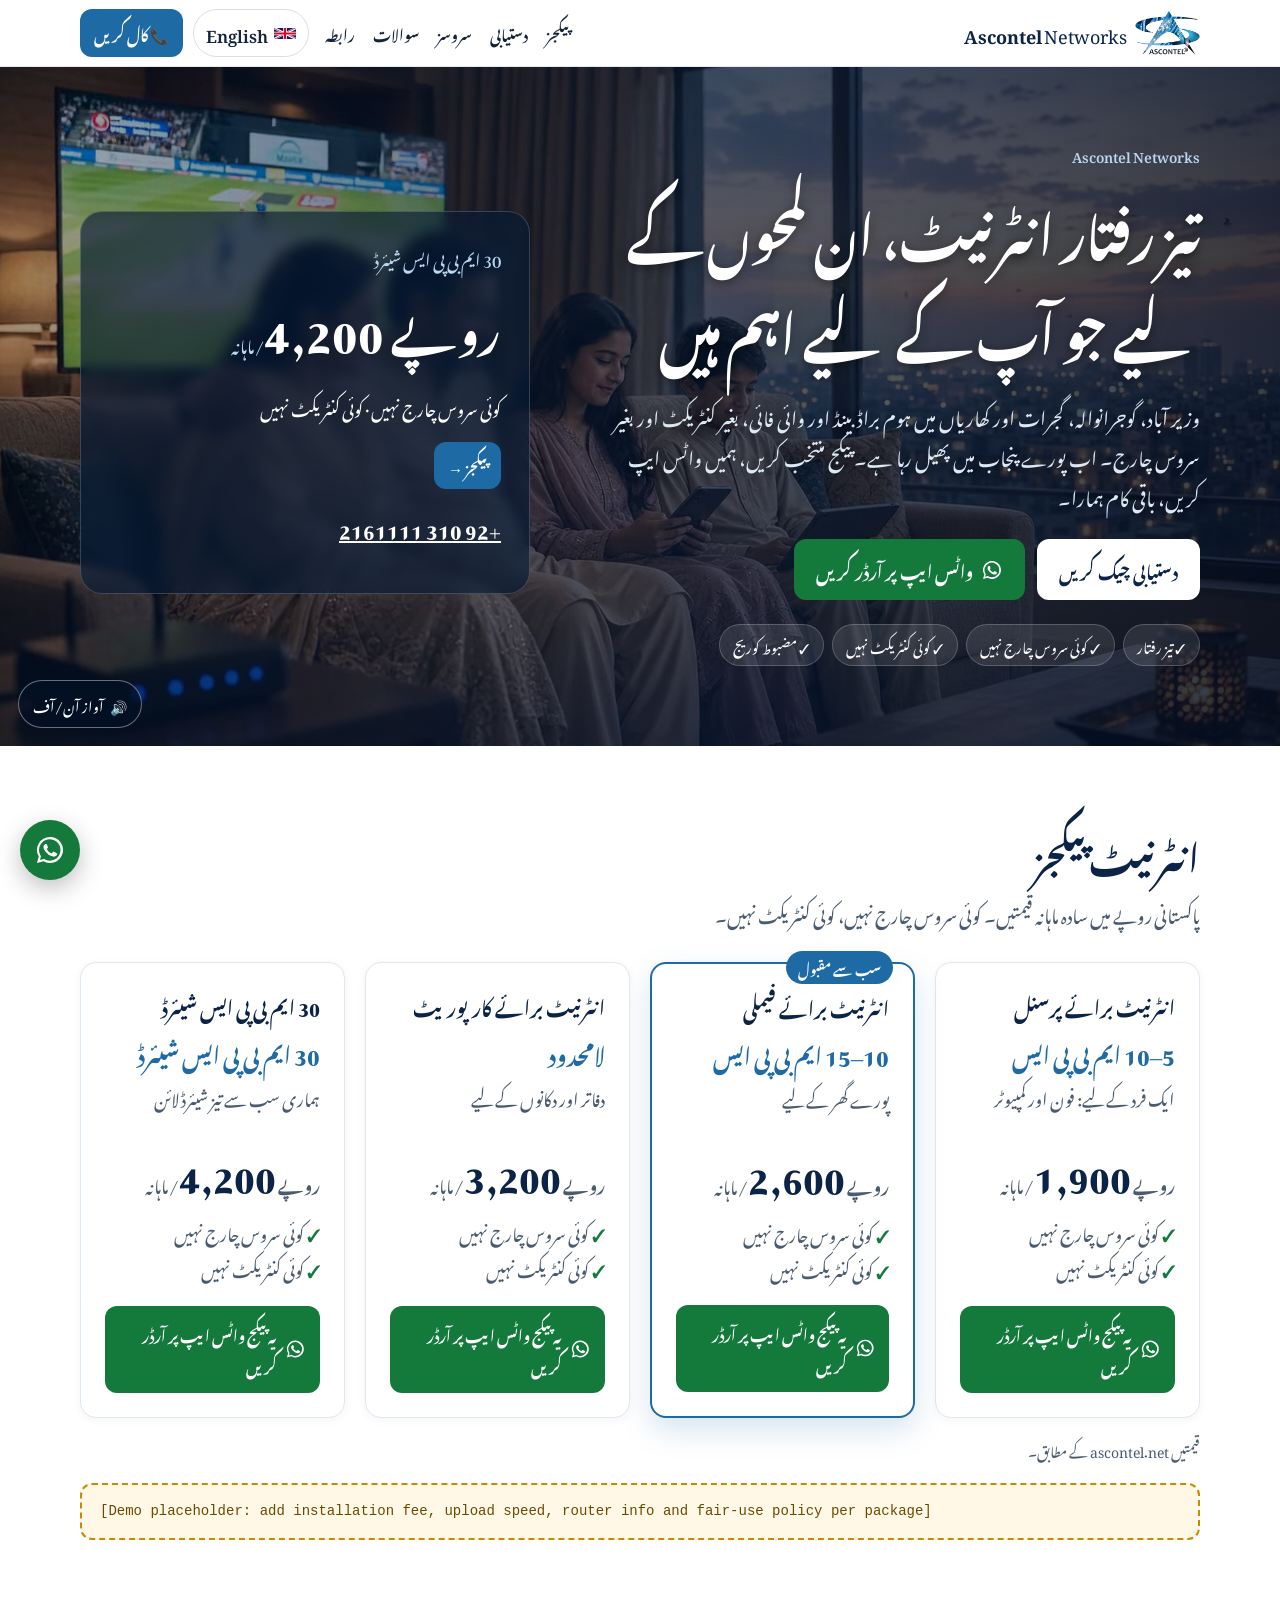
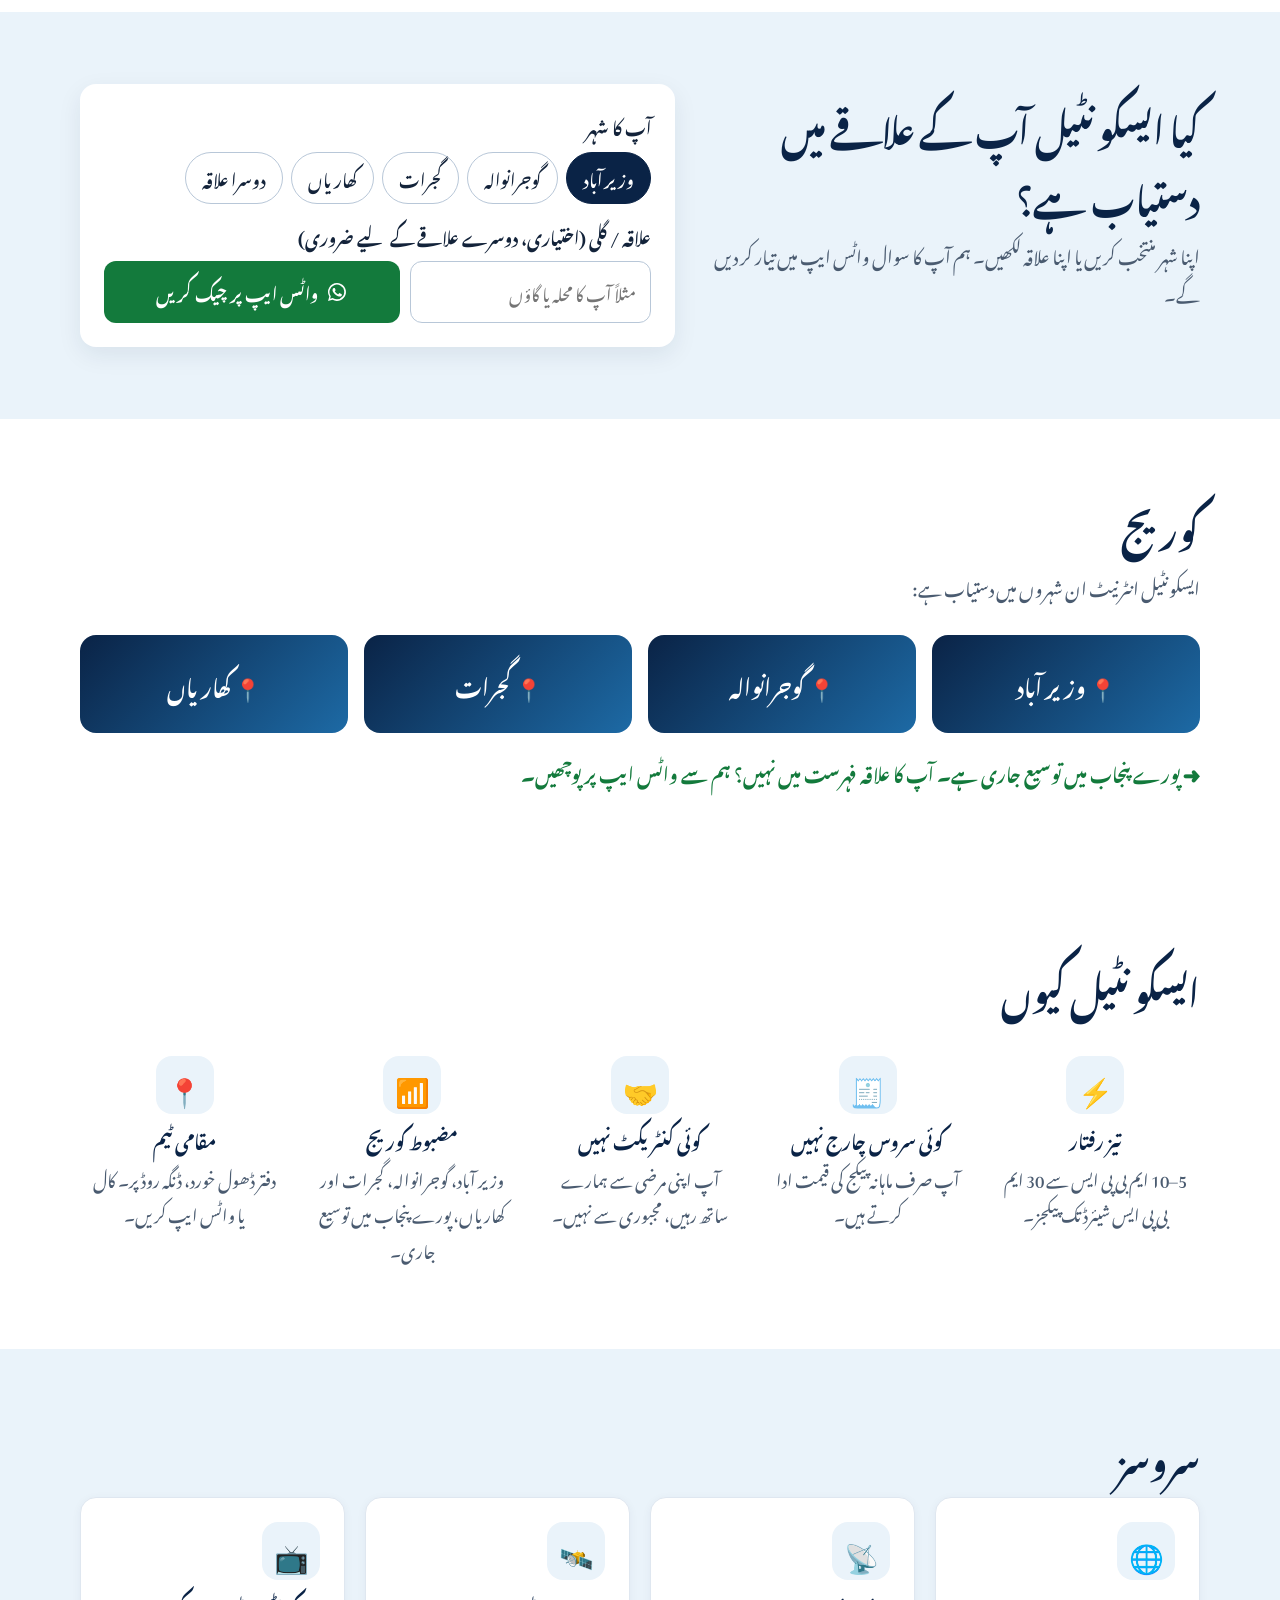
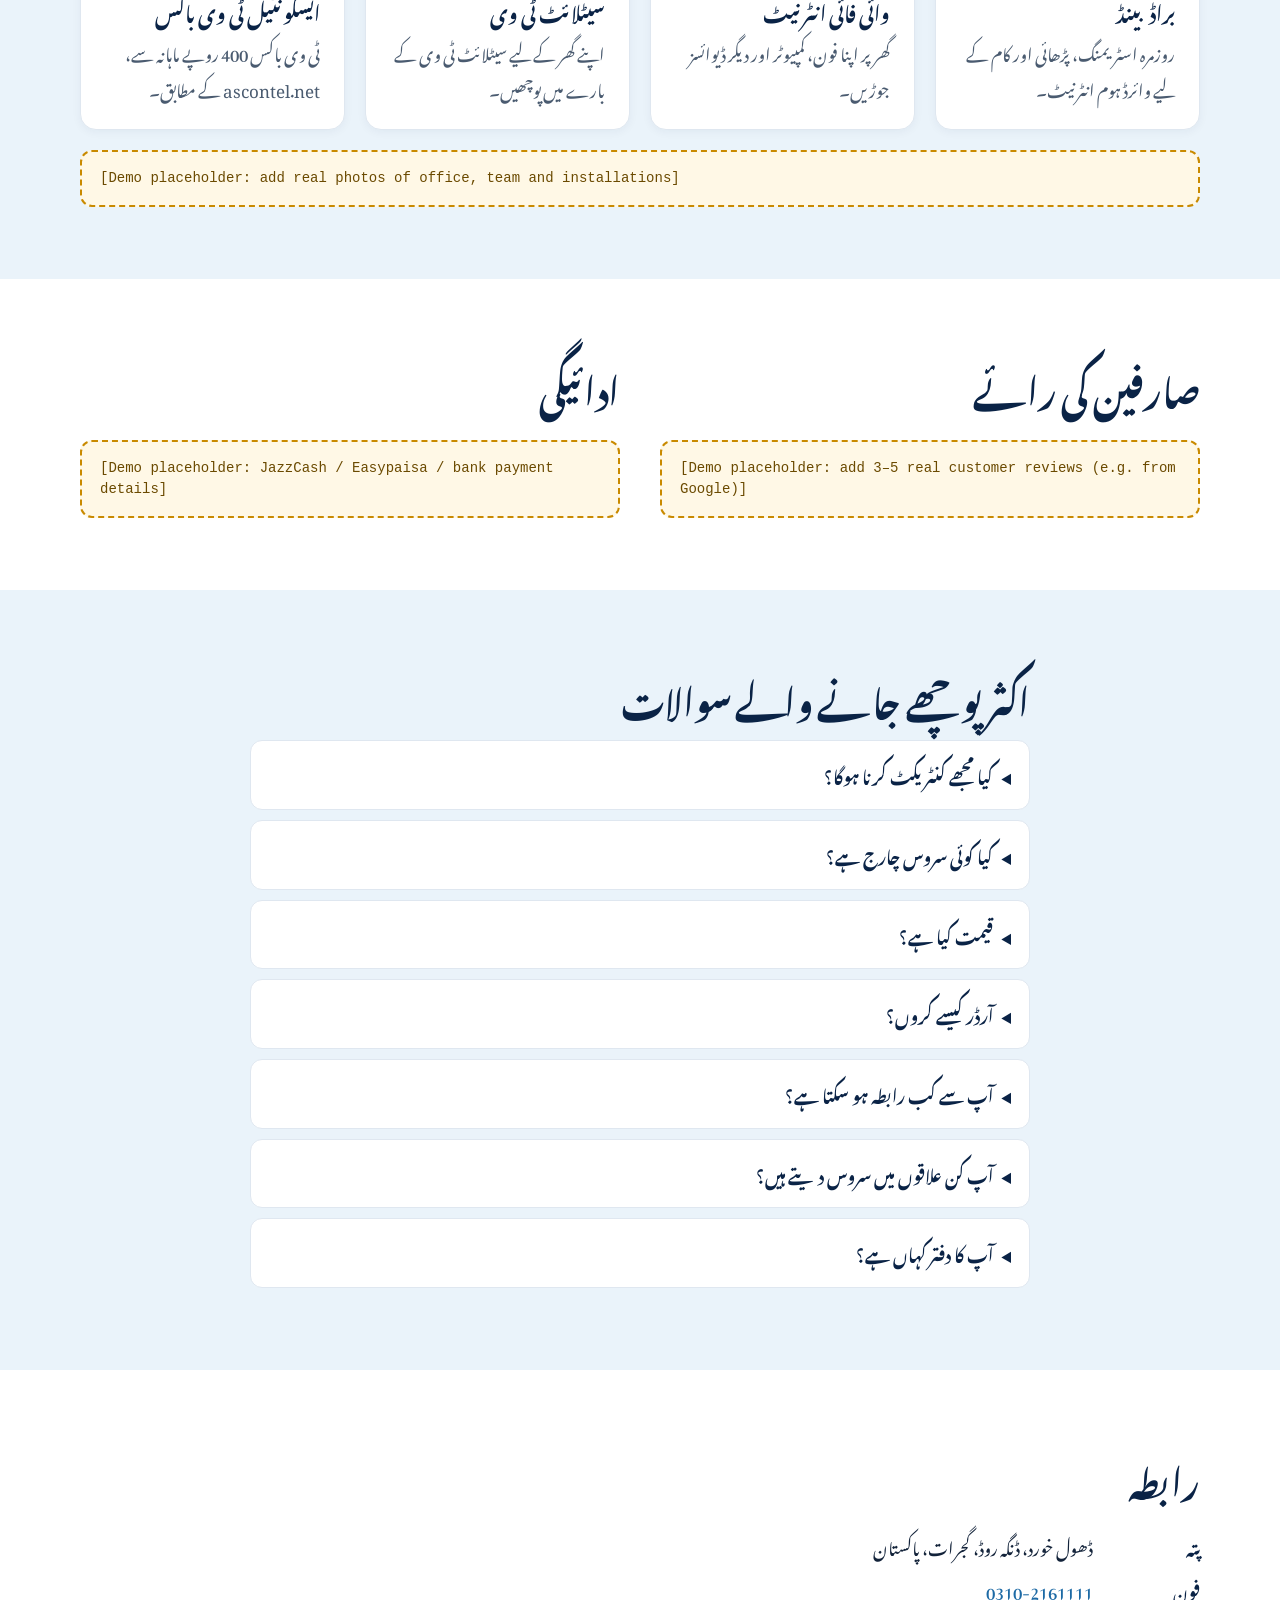
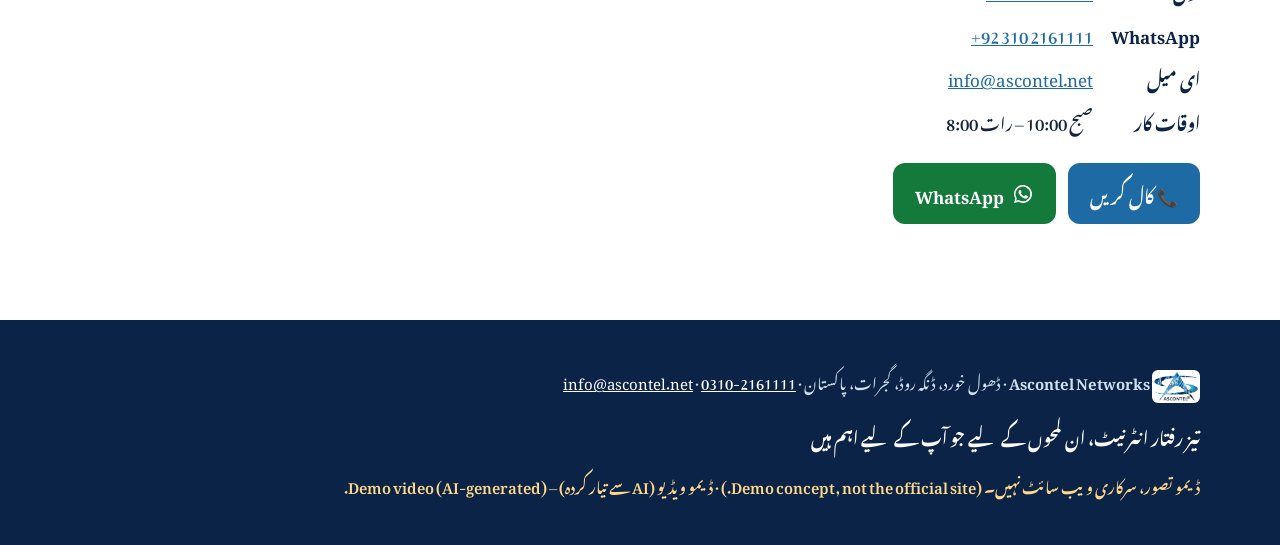
==== ur/index.html @ 34e4cd10 "Hero video: sound on immediately where allowed, else on first interaction" ====
<!doctype html><html lang="ur" dir="rtl"><head><meta charset="utf-8"><meta name="viewport" content="width=device-width,initial-scale=1">
<title>تیز رفتار انٹرنیٹ، اہم لمحوں کے لیے | ایسکونٹیل – وزیر آباد، گوجرانوالہ، گجرات، کھاریاں</title><meta name="description" content="ایسکونٹیل نیٹ ورکس: وزیر آباد، گوجرانوالہ، گجرات اور کھاریاں میں براڈبینڈ اور وائی فائی انٹرنیٹ۔ صرف 1,900 روپے ماہانہ سے، کوئی سروس چارج نہیں، کوئی کنٹریکٹ نہیں۔ واٹس ایپ: 0310-2161111"><link rel="canonical" href="https://4bzkfm6hb5-jpg.github.io/ascontel-demo/ur/">
<link rel="alternate" hreflang="en" href="https://4bzkfm6hb5-jpg.github.io/ascontel-demo/"><link rel="alternate" hreflang="ur" href="https://4bzkfm6hb5-jpg.github.io/ascontel-demo/ur/"><link rel="alternate" hreflang="x-default" href="https://4bzkfm6hb5-jpg.github.io/ascontel-demo/">
<meta property="og:type" content="website"><meta property="og:title" content="تیز رفتار انٹرنیٹ، اہم لمحوں کے لیے | ایسکونٹیل – وزیر آباد، گوجرانوالہ، گجرات، کھاریاں"><meta property="og:description" content="ایسکونٹیل نیٹ ورکس: وزیر آباد، گوجرانوالہ، گجرات اور کھاریاں میں براڈبینڈ اور وائی فائی انٹرنیٹ۔ صرف 1,900 روپے ماہانہ سے، کوئی سروس چارج نہیں، کوئی کنٹریکٹ نہیں۔ واٹس ایپ: 0310-2161111"><meta property="og:url" content="https://4bzkfm6hb5-jpg.github.io/ascontel-demo/ur/"><meta property="og:image" content="https://4bzkfm6hb5-jpg.github.io/ascontel-demo/assets/og-icon.png"><meta property="og:locale" content="ur_PK"><meta name="twitter:card" content="summary">
<meta name="theme-color" content="#0a2346"><link rel="icon" href="../assets/favicon-32.png" sizes="32x32"><link rel="icon" href="../assets/icon-192.png" sizes="192x192"><link rel="apple-touch-icon" href="../assets/apple-touch-icon.png">
<link rel="preconnect" href="https://fonts.googleapis.com"><link rel="preconnect" href="https://fonts.gstatic.com" crossorigin><link href="https://fonts.googleapis.com/css2?family=Noto+Nastaliq+Urdu:wght@400;700&display=swap" rel="stylesheet"><link rel="stylesheet" href="../assets/style.css?v=9">
<script type="application/ld+json">{"@context": "https://schema.org", "@type": "LocalBusiness", "additionalType": "https://en.wikipedia.org/wiki/Internet_service_provider", "name": "Ascontel Networks", "slogan": "Fast Internet for the Moments That Matter", "url": "https://www.ascontel.net/", "logo": "https://4bzkfm6hb5-jpg.github.io/ascontel-demo/assets/logo-trim.png", "image": "https://4bzkfm6hb5-jpg.github.io/ascontel-demo/assets/og-icon.png", "telephone": "+92 310 2161111", "email": "info@ascontel.net", "address": {"@type": "PostalAddress", "streetAddress": "Dhool Khurd, Dinga Road", "addressLocality": "Gujrat", "addressCountry": "PK"}, "areaServed": [{"@type": "City", "name": "Wazirabad", "containedInPlace": {"@type": "State", "name": "Punjab, Pakistan"}}, {"@type": "City", "name": "Gujranwala", "containedInPlace": {"@type": "State", "name": "Punjab, Pakistan"}}, {"@type": "City", "name": "Gujrat", "containedInPlace": {"@type": "State", "name": "Punjab, Pakistan"}}, {"@type": "City", "name": "Kharian", "containedInPlace": {"@type": "State", "name": "Punjab, Pakistan"}}], "makesOffer": [{"@type": "Offer", "name": "Internet For Personal", "price": "1900", "priceCurrency": "PKR", "description": "5–10 Mbps, per month"}, {"@type": "Offer", "name": "Internet For Family", "price": "2600", "priceCurrency": "PKR", "description": "10–15 Mbps, per month"}, {"@type": "Offer", "name": "Internet For Corporate", "price": "3200", "priceCurrency": "PKR", "description": "Unlimited, per month"}, {"@type": "Offer", "name": "30 Mbps Shared", "price": "4200", "priceCurrency": "PKR", "description": "30 Mbps shared, per month"}]}</script><script type="application/ld+json">{"@context": "https://schema.org", "@type": "FAQPage", "mainEntity": [{"@type": "Question", "name": "کیا مجھے کنٹریکٹ کرنا ہوگا؟", "acceptedAnswer": {"@type": "Answer", "text": "نہیں۔ ایسکونٹیل میں کوئی کنٹریکٹ نہیں۔"}}, {"@type": "Question", "name": "کیا کوئی سروس چارج ہے؟", "acceptedAnswer": {"@type": "Answer", "text": "نہیں، کوئی سروس چارج نہیں۔ آپ صرف ماہانہ پیکج کی قیمت ادا کرتے ہیں۔"}}, {"@type": "Question", "name": "قیمت کیا ہے؟", "acceptedAnswer": {"@type": "Answer", "text": "انٹرنیٹ برائے پرسنل (5–10 ایم بی پی ایس) 1,900 روپے، انٹرنیٹ برائے فیملی (10–15 ایم بی پی ایس) 2,600 روپے، انٹرنیٹ برائے کارپوریٹ 3,200 روپے اور 30 ایم بی پی ایس شیئرڈ 4,200 روپے ماہانہ۔"}}, {"@type": "Question", "name": "آرڈر کیسے کروں؟", "acceptedAnswer": {"@type": "Answer", "text": "“یہ پیکج واٹس ایپ پر آرڈر کریں” دبائیں، 0310-2161111 پر کال کریں یا info@ascontel.net پر ای میل کریں۔"}}, {"@type": "Question", "name": "آپ سے کب رابطہ ہو سکتا ہے؟", "acceptedAnswer": {"@type": "Answer", "text": "ہمارا دفتر صبح 10 بجے سے رات 8 بجے تک کھلا ہے۔"}}, {"@type": "Question", "name": "آپ کن علاقوں میں سروس دیتے ہیں؟", "acceptedAnswer": {"@type": "Answer", "text": "وزیر آباد، گوجرانوالہ، گجرات اور کھاریاں۔ ہم پورے پنجاب میں توسیع کر رہے ہیں، اپنے علاقے کے لیے واٹس ایپ پر پوچھیں۔"}}, {"@type": "Question", "name": "آپ کا دفتر کہاں ہے؟", "acceptedAnswer": {"@type": "Answer", "text": "ڈھول خورد، ڈنگہ روڈ، گجرات، پاکستان۔"}}]}</script></head>
<body class="ur"><a class="skip" href="#main">Skip to content</a>
<header class="top"><div class="wrap bar"><a class="brand" href="../" aria-label="Ascontel Networks"><img src="../assets/logo-trim.png" alt="Ascontel logo" width="64" height="44"><span><b>Ascontel</b> Networks</span></a>
<nav class="nav"><a href="#packages">پیکجز</a><a href="#availability">دستیابی</a><a href="#services">سروسز</a><a href="#faq">سوالات</a><a href="#contact">رابطہ</a></nav><div class="acts"><a class="lang" href="../" hreflang="en" lang="en"><img src="../assets/flag-gb.svg" alt="" width="22" height="15">English</a><a class="btn sm call" href="tel:+923102161111">📞 کال کریں</a></div></div></header>
<main id="main">
<section class="hero"><video class="hv" muted playsinline preload="none" poster="../media/hero-poster.jpg" aria-hidden="true" tabindex="-1"><source src="../media/hero.webm" type="video/webm"><source src="../media/hero.mp4" type="video/mp4"></video><div class="hov" aria-hidden="true"></div><button class="snd" type="button" aria-pressed="false" aria-label="آواز آن/آف" hidden>🔇<span>آواز آن/آف</span></button><div class="wrap hgrid"><div><p class="eyebrow">Ascontel Networks</p><h1>تیز رفتار انٹرنیٹ، ان لمحوں کے لیے جو آپ کے لیے اہم ہیں</h1><p class="lead">وزیر آباد، گوجرانوالہ، گجرات اور کھاریاں میں ہوم براڈبینڈ اور وائی فائی، بغیر کنٹریکٹ اور بغیر سروس چارج۔ اب پورے پنجاب میں پھیل رہا ہے۔ پیکج منتخب کریں، ہمیں واٹس ایپ کریں، باقی کام ہمارا۔</p>
<div class="ctas"><a class="btn light" href="#availability">دستیابی چیک کریں</a><a class="btn wa" href="https://wa.me/923102161111?text=%D8%A7%D9%84%D8%B3%D9%84%D8%A7%D9%85%20%D8%B9%D9%84%DB%8C%DA%A9%D9%85%20%D8%A7%DB%8C%D8%B3%DA%A9%D9%88%D9%86%D9%B9%DB%8C%D9%84%D8%8C%20%D9%85%DB%8C%DA%BA%20%DB%8C%DB%81%20%D9%BE%DB%8C%DA%A9%D8%AC%20%D9%84%DB%8C%D9%86%D8%A7%20%DA%86%D8%A7%DB%81%D8%AA%D8%A7/%DA%86%D8%A7%DB%81%D8%AA%DB%8C%20%DB%81%D9%88%DA%BA%3A%20%D8%A7%D9%86%D9%B9%D8%B1%D9%86%DB%8C%D9%B9%20%D8%A8%D8%B1%D8%A7%D8%A6%DB%92%20%D9%81%DB%8C%D9%85%D9%84%DB%8C%20%2810%E2%80%9315%20%D8%A7%DB%8C%D9%85%20%D8%A8%DB%8C%20%D9%BE%DB%8C%20%D8%A7%DB%8C%D8%B3%D8%8C%202%2C600%20%D8%B1%D9%88%D9%BE%DB%92%20%D9%85%D8%A7%DB%81%D8%A7%D9%86%DB%81%29%DB%94%0A%D9%86%D8%A7%D9%85%3A%20%0A%D8%B9%D9%84%D8%A7%D9%82%DB%81%20/%20%DA%AF%D8%A7%D8%A4%DA%BA%3A%20" target="_blank" rel="noopener"><svg viewBox="0 0 32 32" aria-hidden="true" width="22" height="22"><path fill="currentColor" d="M16 3a13 13 0 0 0-11.2 19.6L3 29l6.6-1.7A13 13 0 1 0 16 3zm0 23.7c-2 0-4-.6-5.7-1.6l-.4-.2-3.9 1 1-3.8-.3-.4A10.7 10.7 0 1 1 16 26.7zm5.9-8c-.3-.2-1.9-1-2.2-1-.3-.1-.5-.2-.7.2l-1 1.2c-.2.2-.4.2-.7.1a8.8 8.8 0 0 1-4.4-3.8c-.3-.6.3-.5 1-1.8.1-.2 0-.4 0-.6l-1-2.4c-.3-.6-.5-.5-.7-.5h-.6c-.2 0-.6.1-.9.4-.3.3-1.2 1.1-1.2 2.8s1.2 3.2 1.4 3.5c.2.2 2.4 3.6 5.8 5 2.1.9 3 1 4 .8.7-.1 1.9-.8 2.2-1.5.3-.8.3-1.4.2-1.5-.1-.2-.3-.3-.6-.4z"/></svg><span>واٹس ایپ پر آرڈر کریں</span></a></div>
<ul class="badges"><li>✓ تیز رفتار</li><li>✓ کوئی سروس چارج نہیں</li><li>✓ کوئی کنٹریکٹ نہیں</li><li>✓ مضبوط کوریج</li></ul></div>
<div class="hcard"><p class="muted">30 ایم بی پی ایس شیئرڈ</p><p class="big">روپے 4,200<span>/ماہانہ</span></p><p>کوئی سروس چارج نہیں · کوئی کنٹریکٹ نہیں</p><a class="btn sm" href="#packages">پیکجز →</a>
<p class="tel"><a href="tel:+923102161111">+92 310 2161111</a></p></div></div></section>
<section id="packages" class="sec"><div class="wrap"><h2>انٹرنیٹ پیکجز</h2><p class="sub">پاکستانی روپے میں سادہ ماہانہ قیمتیں۔ کوئی سروس چارج نہیں، کوئی کنٹریکٹ نہیں۔</p><div class="grid4"><article class="card pkg"><h3>انٹرنیٹ برائے پرسنل</h3><p class="speed">5–10 ایم بی پی ایس</p><p class="muted">ایک فرد کے لیے: فون اور کمپیوٹر</p>
<p class="price"><span class="cur">روپے</span> <b>1,900</b><span class="per">/ماہانہ</span></p>
<ul class="ticks"><li>کوئی سروس چارج نہیں</li><li>کوئی کنٹریکٹ نہیں</li></ul>
<a class="btn wa block" href="https://wa.me/923102161111?text=%D8%A7%D9%84%D8%B3%D9%84%D8%A7%D9%85%20%D8%B9%D9%84%DB%8C%DA%A9%D9%85%20%D8%A7%DB%8C%D8%B3%DA%A9%D9%88%D9%86%D9%B9%DB%8C%D9%84%D8%8C%20%D9%85%DB%8C%DA%BA%20%DB%8C%DB%81%20%D9%BE%DB%8C%DA%A9%D8%AC%20%D9%84%DB%8C%D9%86%D8%A7%20%DA%86%D8%A7%DB%81%D8%AA%D8%A7/%DA%86%D8%A7%DB%81%D8%AA%DB%8C%20%DB%81%D9%88%DA%BA%3A%20%D8%A7%D9%86%D9%B9%D8%B1%D9%86%DB%8C%D9%B9%20%D8%A8%D8%B1%D8%A7%D8%A6%DB%92%20%D9%BE%D8%B1%D8%B3%D9%86%D9%84%20%285%E2%80%9310%20%D8%A7%DB%8C%D9%85%20%D8%A8%DB%8C%20%D9%BE%DB%8C%20%D8%A7%DB%8C%D8%B3%D8%8C%201%2C900%20%D8%B1%D9%88%D9%BE%DB%92%20%D9%85%D8%A7%DB%81%D8%A7%D9%86%DB%81%29%DB%94%0A%D9%86%D8%A7%D9%85%3A%20%0A%D8%B9%D9%84%D8%A7%D9%82%DB%81%20/%20%DA%AF%D8%A7%D8%A4%DA%BA%3A%20" target="_blank" rel="noopener"><svg viewBox="0 0 32 32" aria-hidden="true" width="22" height="22"><path fill="currentColor" d="M16 3a13 13 0 0 0-11.2 19.6L3 29l6.6-1.7A13 13 0 1 0 16 3zm0 23.7c-2 0-4-.6-5.7-1.6l-.4-.2-3.9 1 1-3.8-.3-.4A10.7 10.7 0 1 1 16 26.7zm5.9-8c-.3-.2-1.9-1-2.2-1-.3-.1-.5-.2-.7.2l-1 1.2c-.2.2-.4.2-.7.1a8.8 8.8 0 0 1-4.4-3.8c-.3-.6.3-.5 1-1.8.1-.2 0-.4 0-.6l-1-2.4c-.3-.6-.5-.5-.7-.5h-.6c-.2 0-.6.1-.9.4-.3.3-1.2 1.1-1.2 2.8s1.2 3.2 1.4 3.5c.2.2 2.4 3.6 5.8 5 2.1.9 3 1 4 .8.7-.1 1.9-.8 2.2-1.5.3-.8.3-1.4.2-1.5-.1-.2-.3-.3-.6-.4z"/></svg><span>یہ پیکج واٹس ایپ پر آرڈر کریں</span></a></article><article class="card pkg feat"><span class="tag">سب سے مقبول</span><h3>انٹرنیٹ برائے فیملی</h3><p class="speed">10–15 ایم بی پی ایس</p><p class="muted">پورے گھر کے لیے</p>
<p class="price"><span class="cur">روپے</span> <b>2,600</b><span class="per">/ماہانہ</span></p>
<ul class="ticks"><li>کوئی سروس چارج نہیں</li><li>کوئی کنٹریکٹ نہیں</li></ul>
<a class="btn wa block" href="https://wa.me/923102161111?text=%D8%A7%D9%84%D8%B3%D9%84%D8%A7%D9%85%20%D8%B9%D9%84%DB%8C%DA%A9%D9%85%20%D8%A7%DB%8C%D8%B3%DA%A9%D9%88%D9%86%D9%B9%DB%8C%D9%84%D8%8C%20%D9%85%DB%8C%DA%BA%20%DB%8C%DB%81%20%D9%BE%DB%8C%DA%A9%D8%AC%20%D9%84%DB%8C%D9%86%D8%A7%20%DA%86%D8%A7%DB%81%D8%AA%D8%A7/%DA%86%D8%A7%DB%81%D8%AA%DB%8C%20%DB%81%D9%88%DA%BA%3A%20%D8%A7%D9%86%D9%B9%D8%B1%D9%86%DB%8C%D9%B9%20%D8%A8%D8%B1%D8%A7%D8%A6%DB%92%20%D9%81%DB%8C%D9%85%D9%84%DB%8C%20%2810%E2%80%9315%20%D8%A7%DB%8C%D9%85%20%D8%A8%DB%8C%20%D9%BE%DB%8C%20%D8%A7%DB%8C%D8%B3%D8%8C%202%2C600%20%D8%B1%D9%88%D9%BE%DB%92%20%D9%85%D8%A7%DB%81%D8%A7%D9%86%DB%81%29%DB%94%0A%D9%86%D8%A7%D9%85%3A%20%0A%D8%B9%D9%84%D8%A7%D9%82%DB%81%20/%20%DA%AF%D8%A7%D8%A4%DA%BA%3A%20" target="_blank" rel="noopener"><svg viewBox="0 0 32 32" aria-hidden="true" width="22" height="22"><path fill="currentColor" d="M16 3a13 13 0 0 0-11.2 19.6L3 29l6.6-1.7A13 13 0 1 0 16 3zm0 23.7c-2 0-4-.6-5.7-1.6l-.4-.2-3.9 1 1-3.8-.3-.4A10.7 10.7 0 1 1 16 26.7zm5.9-8c-.3-.2-1.9-1-2.2-1-.3-.1-.5-.2-.7.2l-1 1.2c-.2.2-.4.2-.7.1a8.8 8.8 0 0 1-4.4-3.8c-.3-.6.3-.5 1-1.8.1-.2 0-.4 0-.6l-1-2.4c-.3-.6-.5-.5-.7-.5h-.6c-.2 0-.6.1-.9.4-.3.3-1.2 1.1-1.2 2.8s1.2 3.2 1.4 3.5c.2.2 2.4 3.6 5.8 5 2.1.9 3 1 4 .8.7-.1 1.9-.8 2.2-1.5.3-.8.3-1.4.2-1.5-.1-.2-.3-.3-.6-.4z"/></svg><span>یہ پیکج واٹس ایپ پر آرڈر کریں</span></a></article><article class="card pkg"><h3>انٹرنیٹ برائے کارپوریٹ</h3><p class="speed">لامحدود</p><p class="muted">دفاتر اور دکانوں کے لیے</p>
<p class="price"><span class="cur">روپے</span> <b>3,200</b><span class="per">/ماہانہ</span></p>
<ul class="ticks"><li>کوئی سروس چارج نہیں</li><li>کوئی کنٹریکٹ نہیں</li></ul>
<a class="btn wa block" href="https://wa.me/923102161111?text=%D8%A7%D9%84%D8%B3%D9%84%D8%A7%D9%85%20%D8%B9%D9%84%DB%8C%DA%A9%D9%85%20%D8%A7%DB%8C%D8%B3%DA%A9%D9%88%D9%86%D9%B9%DB%8C%D9%84%D8%8C%20%D9%85%DB%8C%DA%BA%20%DB%8C%DB%81%20%D9%BE%DB%8C%DA%A9%D8%AC%20%D9%84%DB%8C%D9%86%D8%A7%20%DA%86%D8%A7%DB%81%D8%AA%D8%A7/%DA%86%D8%A7%DB%81%D8%AA%DB%8C%20%DB%81%D9%88%DA%BA%3A%20%D8%A7%D9%86%D9%B9%D8%B1%D9%86%DB%8C%D9%B9%20%D8%A8%D8%B1%D8%A7%D8%A6%DB%92%20%DA%A9%D8%A7%D8%B1%D9%BE%D9%88%D8%B1%DB%8C%D9%B9%20%28%D9%84%D8%A7%D9%85%D8%AD%D8%AF%D9%88%D8%AF%D8%8C%203%2C200%20%D8%B1%D9%88%D9%BE%DB%92%20%D9%85%D8%A7%DB%81%D8%A7%D9%86%DB%81%29%DB%94%0A%D9%86%D8%A7%D9%85%3A%20%0A%D8%B9%D9%84%D8%A7%D9%82%DB%81%20/%20%DA%AF%D8%A7%D8%A4%DA%BA%3A%20" target="_blank" rel="noopener"><svg viewBox="0 0 32 32" aria-hidden="true" width="22" height="22"><path fill="currentColor" d="M16 3a13 13 0 0 0-11.2 19.6L3 29l6.6-1.7A13 13 0 1 0 16 3zm0 23.7c-2 0-4-.6-5.7-1.6l-.4-.2-3.9 1 1-3.8-.3-.4A10.7 10.7 0 1 1 16 26.7zm5.9-8c-.3-.2-1.9-1-2.2-1-.3-.1-.5-.2-.7.2l-1 1.2c-.2.2-.4.2-.7.1a8.8 8.8 0 0 1-4.4-3.8c-.3-.6.3-.5 1-1.8.1-.2 0-.4 0-.6l-1-2.4c-.3-.6-.5-.5-.7-.5h-.6c-.2 0-.6.1-.9.4-.3.3-1.2 1.1-1.2 2.8s1.2 3.2 1.4 3.5c.2.2 2.4 3.6 5.8 5 2.1.9 3 1 4 .8.7-.1 1.9-.8 2.2-1.5.3-.8.3-1.4.2-1.5-.1-.2-.3-.3-.6-.4z"/></svg><span>یہ پیکج واٹس ایپ پر آرڈر کریں</span></a></article><article class="card pkg"><h3>30 ایم بی پی ایس شیئرڈ</h3><p class="speed">30 ایم بی پی ایس شیئرڈ</p><p class="muted">ہماری سب سے تیز شیئرڈ لائن</p>
<p class="price"><span class="cur">روپے</span> <b>4,200</b><span class="per">/ماہانہ</span></p>
<ul class="ticks"><li>کوئی سروس چارج نہیں</li><li>کوئی کنٹریکٹ نہیں</li></ul>
<a class="btn wa block" href="https://wa.me/923102161111?text=%D8%A7%D9%84%D8%B3%D9%84%D8%A7%D9%85%20%D8%B9%D9%84%DB%8C%DA%A9%D9%85%20%D8%A7%DB%8C%D8%B3%DA%A9%D9%88%D9%86%D9%B9%DB%8C%D9%84%D8%8C%20%D9%85%DB%8C%DA%BA%20%DB%8C%DB%81%20%D9%BE%DB%8C%DA%A9%D8%AC%20%D9%84%DB%8C%D9%86%D8%A7%20%DA%86%D8%A7%DB%81%D8%AA%D8%A7/%DA%86%D8%A7%DB%81%D8%AA%DB%8C%20%DB%81%D9%88%DA%BA%3A%2030%20%D8%A7%DB%8C%D9%85%20%D8%A8%DB%8C%20%D9%BE%DB%8C%20%D8%A7%DB%8C%D8%B3%20%D8%B4%DB%8C%D8%A6%D8%B1%DA%88%20%2830%20%D8%A7%DB%8C%D9%85%20%D8%A8%DB%8C%20%D9%BE%DB%8C%20%D8%A7%DB%8C%D8%B3%20%D8%B4%DB%8C%D8%A6%D8%B1%DA%88%D8%8C%204%2C200%20%D8%B1%D9%88%D9%BE%DB%92%20%D9%85%D8%A7%DB%81%D8%A7%D9%86%DB%81%29%DB%94%0A%D9%86%D8%A7%D9%85%3A%20%0A%D8%B9%D9%84%D8%A7%D9%82%DB%81%20/%20%DA%AF%D8%A7%D8%A4%DA%BA%3A%20" target="_blank" rel="noopener"><svg viewBox="0 0 32 32" aria-hidden="true" width="22" height="22"><path fill="currentColor" d="M16 3a13 13 0 0 0-11.2 19.6L3 29l6.6-1.7A13 13 0 1 0 16 3zm0 23.7c-2 0-4-.6-5.7-1.6l-.4-.2-3.9 1 1-3.8-.3-.4A10.7 10.7 0 1 1 16 26.7zm5.9-8c-.3-.2-1.9-1-2.2-1-.3-.1-.5-.2-.7.2l-1 1.2c-.2.2-.4.2-.7.1a8.8 8.8 0 0 1-4.4-3.8c-.3-.6.3-.5 1-1.8.1-.2 0-.4 0-.6l-1-2.4c-.3-.6-.5-.5-.7-.5h-.6c-.2 0-.6.1-.9.4-.3.3-1.2 1.1-1.2 2.8s1.2 3.2 1.4 3.5c.2.2 2.4 3.6 5.8 5 2.1.9 3 1 4 .8.7-.1 1.9-.8 2.2-1.5.3-.8.3-1.4.2-1.5-.1-.2-.3-.3-.6-.4z"/></svg><span>یہ پیکج واٹس ایپ پر آرڈر کریں</span></a></article></div><p class="note">قیمتیں ascontel.net کے مطابق۔</p><div class="ph">[Demo placeholder: add installation fee, upload speed, router info and fair-use policy per package]</div></div></section>
<section id="availability" class="sec alt"><div class="wrap av"><div><h2>کیا ایسکونٹیل آپ کے علاقے میں دستیاب ہے؟</h2><p class="sub">اپنا شہر منتخب کریں یا اپنا علاقہ لکھیں۔ ہم آپ کا سوال واٹس ایپ میں تیار کر دیں گے۔</p></div>
<form id="avf" class="avf" action="https://wa.me/923102161111" target="_blank" data-msg="السلام علیکم ایسکونٹیل، کیا آپ کا انٹرنیٹ یہاں دستیاب ہے: {a}؟
نام: "><fieldset class="chips"><legend>آپ کا شہر</legend><label><input type="radio" name="city" value="وزیر آباد" checked><span>وزیر آباد</span></label><label><input type="radio" name="city" value="گوجرانوالہ"><span>گوجرانوالہ</span></label><label><input type="radio" name="city" value="گجرات"><span>گجرات</span></label><label><input type="radio" name="city" value="کھاریاں"><span>کھاریاں</span></label><label><input type="radio" name="city" value=""><span>دوسرا علاقہ</span></label></fieldset><label for="area">علاقہ / گلی (اختیاری، دوسرے علاقے کے لیے ضروری)</label><div class="row"><input id="area" name="area" placeholder="مثلاً آپ کا محلہ یا گاؤں" autocomplete="address-level3"><button class="btn wa" type="submit"><svg viewBox="0 0 32 32" aria-hidden="true" width="22" height="22"><path fill="currentColor" d="M16 3a13 13 0 0 0-11.2 19.6L3 29l6.6-1.7A13 13 0 1 0 16 3zm0 23.7c-2 0-4-.6-5.7-1.6l-.4-.2-3.9 1 1-3.8-.3-.4A10.7 10.7 0 1 1 16 26.7zm5.9-8c-.3-.2-1.9-1-2.2-1-.3-.1-.5-.2-.7.2l-1 1.2c-.2.2-.4.2-.7.1a8.8 8.8 0 0 1-4.4-3.8c-.3-.6.3-.5 1-1.8.1-.2 0-.4 0-.6l-1-2.4c-.3-.6-.5-.5-.7-.5h-.6c-.2 0-.6.1-.9.4-.3.3-1.2 1.1-1.2 2.8s1.2 3.2 1.4 3.5c.2.2 2.4 3.6 5.8 5 2.1.9 3 1 4 .8.7-.1 1.9-.8 2.2-1.5.3-.8.3-1.4.2-1.5-.1-.2-.3-.3-.6-.4z"/></svg><span>واٹس ایپ پر چیک کریں</span></button></div></form>
</div></section>
<section id="coverage" class="sec"><div class="wrap"><h2>کوریج</h2><p class="sub">ایسکونٹیل انٹرنیٹ ان شہروں میں دستیاب ہے:</p><ul class="cities"><li>📍 وزیر آباد</li><li>📍 گوجرانوالہ</li><li>📍 گجرات</li><li>📍 کھاریاں</li></ul><p class="expand">➜ پورے پنجاب میں توسیع جاری ہے۔ آپ کا علاقہ فہرست میں نہیں؟ ہم سے واٹس ایپ پر پوچھیں۔</p></div></section>
<section class="sec"><div class="wrap"><h2>ایسکونٹیل کیوں</h2><div class="grid5"><div class="feat-i"><span class="ic" aria-hidden="true">⚡</span><h3>تیز رفتار</h3><p>5–10 ایم بی پی ایس سے 30 ایم بی پی ایس شیئرڈ تک پیکجز۔</p></div><div class="feat-i"><span class="ic" aria-hidden="true">🧾</span><h3>کوئی سروس چارج نہیں</h3><p>آپ صرف ماہانہ پیکج کی قیمت ادا کرتے ہیں۔</p></div><div class="feat-i"><span class="ic" aria-hidden="true">🤝</span><h3>کوئی کنٹریکٹ نہیں</h3><p>آپ اپنی مرضی سے ہمارے ساتھ رہیں، مجبوری سے نہیں۔</p></div><div class="feat-i"><span class="ic" aria-hidden="true">📶</span><h3>مضبوط کوریج</h3><p>وزیر آباد، گوجرانوالہ، گجرات اور کھاریاں، پورے پنجاب میں توسیع جاری۔</p></div><div class="feat-i"><span class="ic" aria-hidden="true">📍</span><h3>مقامی ٹیم</h3><p>دفتر ڈھول خورد، ڈنگہ روڈ پر۔ کال یا واٹس ایپ کریں۔</p></div></div></div></section>
<section id="services" class="sec alt"><div class="wrap"><h2>سروسز</h2><div class="grid4"><div class="card sv"><span class="ic" aria-hidden="true">🌐</span><h3>براڈبینڈ</h3><p>روزمرہ اسٹریمنگ، پڑھائی اور کام کے لیے وائرڈ ہوم انٹرنیٹ۔</p></div><div class="card sv"><span class="ic" aria-hidden="true">📡</span><h3>وائی فائی انٹرنیٹ</h3><p>گھر پر اپنا فون، کمپیوٹر اور دیگر ڈیوائسز جوڑیں۔</p></div><div class="card sv"><span class="ic" aria-hidden="true">🛰️</span><h3>سیٹلائٹ ٹی وی</h3><p>اپنے گھر کے لیے سیٹلائٹ ٹی وی کے بارے میں پوچھیں۔</p></div><div class="card sv"><span class="ic" aria-hidden="true">📺</span><h3>ایسکونٹیل ٹی وی باکس</h3><p>ٹی وی باکس 400 روپے ماہانہ سے، ascontel.net کے مطابق۔</p></div></div><div class="ph">[Demo placeholder: add real photos of office, team and installations]</div></div></section>
<section class="sec"><div class="wrap two"><div><h2>صارفین کی رائے</h2><div class="ph">[Demo placeholder: add 3–5 real customer reviews (e.g. from Google)]</div></div><div><h2>ادائیگی</h2><div class="ph">[Demo placeholder: JazzCash / Easypaisa / bank payment details]</div></div></div></section>
<section id="faq" class="sec alt"><div class="wrap narrow"><h2>اکثر پوچھے جانے والے سوالات</h2><div class="faq"><details><summary>کیا مجھے کنٹریکٹ کرنا ہوگا؟</summary><p>نہیں۔ ایسکونٹیل میں کوئی کنٹریکٹ نہیں۔</p></details><details><summary>کیا کوئی سروس چارج ہے؟</summary><p>نہیں، کوئی سروس چارج نہیں۔ آپ صرف ماہانہ پیکج کی قیمت ادا کرتے ہیں۔</p></details><details><summary>قیمت کیا ہے؟</summary><p>انٹرنیٹ برائے پرسنل (5–10 ایم بی پی ایس) 1,900 روپے، انٹرنیٹ برائے فیملی (10–15 ایم بی پی ایس) 2,600 روپے، انٹرنیٹ برائے کارپوریٹ 3,200 روپے اور 30 ایم بی پی ایس شیئرڈ 4,200 روپے ماہانہ۔</p></details><details><summary>آرڈر کیسے کروں؟</summary><p>“یہ پیکج واٹس ایپ پر آرڈر کریں” دبائیں، 0310-2161111 پر کال کریں یا info@ascontel.net پر ای میل کریں۔</p></details><details><summary>آپ سے کب رابطہ ہو سکتا ہے؟</summary><p>ہمارا دفتر صبح 10 بجے سے رات 8 بجے تک کھلا ہے۔</p></details><details><summary>آپ کن علاقوں میں سروس دیتے ہیں؟</summary><p>وزیر آباد، گوجرانوالہ، گجرات اور کھاریاں۔ ہم پورے پنجاب میں توسیع کر رہے ہیں، اپنے علاقے کے لیے واٹس ایپ پر پوچھیں۔</p></details><details><summary>آپ کا دفتر کہاں ہے؟</summary><p>ڈھول خورد، ڈنگہ روڈ، گجرات، پاکستان۔</p></details></div></div></section>
<section id="contact" class="sec"><div class="wrap two"><div><h2>رابطہ</h2><dl class="ct">
<dt>پتہ</dt><dd>ڈھول خورد، ڈنگہ روڈ، گجرات، پاکستان</dd><dt>فون</dt><dd><a href="tel:+923102161111" dir="ltr">0310-2161111</a></dd>
<dt>WhatsApp</dt><dd><a href="https://wa.me/923102161111" target="_blank" rel="noopener" dir="ltr">+92 310 2161111</a></dd><dt>ای میل</dt><dd><a href="mailto:info@ascontel.net">info@ascontel.net</a></dd><dt>اوقات کار</dt><dd>صبح 10:00 – رات 8:00</dd></dl>
<div class="ctas"><a class="btn" href="tel:+923102161111">📞 کال کریں</a><a class="btn wa" href="https://wa.me/923102161111" target="_blank" rel="noopener"><svg viewBox="0 0 32 32" aria-hidden="true" width="22" height="22"><path fill="currentColor" d="M16 3a13 13 0 0 0-11.2 19.6L3 29l6.6-1.7A13 13 0 1 0 16 3zm0 23.7c-2 0-4-.6-5.7-1.6l-.4-.2-3.9 1 1-3.8-.3-.4A10.7 10.7 0 1 1 16 26.7zm5.9-8c-.3-.2-1.9-1-2.2-1-.3-.1-.5-.2-.7.2l-1 1.2c-.2.2-.4.2-.7.1a8.8 8.8 0 0 1-4.4-3.8c-.3-.6.3-.5 1-1.8.1-.2 0-.4 0-.6l-1-2.4c-.3-.6-.5-.5-.7-.5h-.6c-.2 0-.6.1-.9.4-.3.3-1.2 1.1-1.2 2.8s1.2 3.2 1.4 3.5c.2.2 2.4 3.6 5.8 5 2.1.9 3 1 4 .8.7-.1 1.9-.8 2.2-1.5.3-.8.3-1.4.2-1.5-.1-.2-.3-.3-.6-.4z"/></svg><span>WhatsApp</span></a></div></div>
<div class="map"><iframe title="نقشہ: ڈھول خورد، ڈنگہ روڈ، گجرات" src="https://www.google.com/maps?q=Dhool+Khurd%2C+Dinga+Road%2C+Gujrat&output=embed" loading="lazy" referrerpolicy="no-referrer-when-downgrade"></iframe></div></div></section>
</main>
<footer class="foot"><div class="wrap"><p><img src="../assets/logo-trim.png" alt="" width="48" height="33"> <b>Ascontel Networks</b> · ڈھول خورد، ڈنگہ روڈ، گجرات، پاکستان · <a href="tel:+923102161111" dir="ltr">0310-2161111</a> · <a href="mailto:info@ascontel.net">info@ascontel.net</a></p><p class="tagline">تیز رفتار انٹرنیٹ، ان لمحوں کے لیے جو آپ کے لیے اہم ہیں</p><p class="demo">ڈیمو تصور، سرکاری ویب سائٹ نہیں۔ (Demo concept, not the official site.) · ڈیمو ویڈیو (AI سے تیار کردہ) – Demo video (AI-generated).</p></div></footer>
<a class="fab" href="https://wa.me/923102161111" target="_blank" rel="noopener" aria-label="واٹس ایپ کریں"><svg viewBox="0 0 32 32" aria-hidden="true" width="22" height="22"><path fill="currentColor" d="M16 3a13 13 0 0 0-11.2 19.6L3 29l6.6-1.7A13 13 0 1 0 16 3zm0 23.7c-2 0-4-.6-5.7-1.6l-.4-.2-3.9 1 1-3.8-.3-.4A10.7 10.7 0 1 1 16 26.7zm5.9-8c-.3-.2-1.9-1-2.2-1-.3-.1-.5-.2-.7.2l-1 1.2c-.2.2-.4.2-.7.1a8.8 8.8 0 0 1-4.4-3.8c-.3-.6.3-.5 1-1.8.1-.2 0-.4 0-.6l-1-2.4c-.3-.6-.5-.5-.7-.5h-.6c-.2 0-.6.1-.9.4-.3.3-1.2 1.1-1.2 2.8s1.2 3.2 1.4 3.5c.2.2 2.4 3.6 5.8 5 2.1.9 3 1 4 .8.7-.1 1.9-.8 2.2-1.5.3-.8.3-1.4.2-1.5-.1-.2-.3-.3-.6-.4z"/></svg></a>
<script>(function(){var v=document.querySelector('.hv'),c=navigator.connection||{};if(!v||matchMedia('(prefers-reduced-motion: reduce)').matches||c.saveData||/(^|-)2g$/.test(c.effectiveType||''))return;v.preload='auto';v.autoplay=true;var h=document.querySelector('.hero');var sb=h.querySelector('.snd');sb.hidden=false;sb.addEventListener('click',function(){v.muted=!v.muted;sb.setAttribute('aria-pressed',String(!v.muted));sb.firstChild.nodeValue=v.muted?'🔇':'🔊';if(v.ended){v.currentTime=0;h.classList.remove('done','end');v.play();}});v.addEventListener('ended',function(){sb.hidden=true});v.addEventListener('playing',function(){h.classList.add('vid')});v.addEventListener('timeupdate',function(){if(v.currentTime>=7.5)h.classList.add('end')});v.addEventListener('ended',function(){h.classList.remove('vid');h.classList.add('done')});function ui(){sb.setAttribute('aria-pressed',String(!v.muted));sb.firstChild.nodeValue=v.muted?'🔇':'🔊';}function un(){if(v.muted&&!v.ended){v.muted=false;ui();}['pointerdown','keydown','touchstart','scroll'].forEach(function(t){removeEventListener(t,un,true)});}v.muted=false;ui();var p=v.play();if(p&&p.catch)p.catch(function(){v.muted=true;ui();v.play().catch(function(){});['pointerdown','keydown','touchstart','scroll'].forEach(function(t){addEventListener(t,un,{capture:true,passive:true})});});})();document.getElementById('avf').addEventListener('submit',function(e){e.preventDefault();var c=(this.querySelector('input[name=city]:checked')||{}).value||'',d=this.area.value.trim();if(!c&&!d){this.area.required=true;this.area.reportValidity();return;}var a=[d,c].filter(Boolean).join(', ');var m=this.dataset.msg.replace('{a}',a);window.open('https://wa.me/923102161111?text='+encodeURIComponent(m),'_blank','noopener');});</script>
</body></html>
---- assets/style.css ----
:root{--navy:#0a2346;--blue:#1d6aa5;--sky:#4a95c8;--ice:#eaf3fa;--ink:#13233a;--mut:#4a5b70;--wa:#137a3c;--r:16px}
*{box-sizing:border-box}html{scroll-behavior:smooth}body{margin:0;font:16px/1.6 system-ui,-apple-system,"Segoe UI",Roboto,Arial,sans-serif;color:var(--ink);background:#fff}
.ur{font-family:"Noto Nastaliq Urdu",serif;line-height:2.1;font-size:17px}.ur h1,.ur h2,.ur h3{line-height:1.9}
a{color:var(--blue)}img{max-width:100%}.wrap{max-width:1160px;margin:auto;padding:0 20px}.narrow{max-width:820px}
.skip{position:absolute;width:1px;height:1px;overflow:hidden;clip:rect(0 0 0 0)}.skip:focus{width:auto;height:auto;clip:auto;top:10px;background:#fff;padding:8px;z-index:99}
.top{position:sticky;top:0;z-index:50;background:rgba(255,255,255,.95);backdrop-filter:blur(8px);border-bottom:1px solid #e3eaf2}
.bar{display:flex;align-items:center;gap:16px;min-height:66px}.brand{display:flex;align-items:center;gap:8px;text-decoration:none;color:var(--navy);font-size:18px}.brand img{height:44px;width:auto}
.nav{display:flex;gap:18px;margin-inline-start:auto}.nav a{color:var(--ink);text-decoration:none;font-weight:600;font-size:15px}.nav a:hover{color:var(--blue)}
.acts{display:flex;gap:10px;align-items:center}.lang{display:flex;gap:6px;align-items:center;text-decoration:none;color:var(--ink);font-weight:600;border:1px solid #d5dfea;border-radius:99px;padding:5px 12px}.lang img{border-radius:2px}
.btn{display:inline-flex;align-items:center;justify-content:center;gap:8px;background:var(--blue);color:#fff;text-decoration:none;font-weight:700;padding:13px 22px;border-radius:12px;border:0;cursor:pointer;font:inherit;font-weight:700;transition:transform .15s,box-shadow .15s}
.btn:hover{transform:translateY(-1px);box-shadow:0 6px 18px rgba(10,35,70,.2)}.btn.sm{padding:8px 14px;font-size:15px}.btn.wa{background:var(--wa)}.btn.light{background:#fff;color:var(--navy)}.btn.block{display:flex;width:100%;margin-top:auto}
.hero{background:radial-gradient(1200px 500px at 85% -10%,#2f7fc0 0,transparent 60%),linear-gradient(135deg,#061a36,#0a2346 55%,#123d6e);color:#fff;padding:72px 0 80px}
.hgrid{display:grid;grid-template-columns:1.4fr 1fr;gap:40px;align-items:center}.eyebrow{color:#b9d7ef;font-weight:600;font-size:14px;margin:0 0 10px}
h1{font-size:clamp(30px,4.6vw,52px);line-height:1.12;margin:0 0 16px;letter-spacing:-.02em}.lead{font-size:19px;color:#dce9f5;max-width:600px}
.ctas{display:flex;flex-wrap:wrap;gap:12px;margin:24px 0}.badges{list-style:none;padding:0;margin:0;display:flex;flex-wrap:wrap;gap:8px}.badges li{background:rgba(255,255,255,.1);border:1px solid rgba(255,255,255,.2);border-radius:99px;padding:5px 13px;font-size:14px}
.hcard{background:rgba(255,255,255,.08);border:1px solid rgba(255,255,255,.18);border-radius:22px;padding:28px;backdrop-filter:blur(6px)}.hcard .muted{color:#b9d7ef;margin:0}.big{font-size:44px;font-weight:800;margin:4px 0}.big span{font-size:16px;font-weight:500;color:#b9d7ef}.hcard .tel a{color:#fff;font-weight:700;font-size:20px}
.sec{padding:72px 0}.alt{background:var(--ice)}h2{font-size:clamp(26px,3vw,36px);margin:0 0 8px;color:var(--navy);letter-spacing:-.01em}.sub{color:var(--mut);margin:0 0 30px;font-size:18px}
.grid4{display:grid;grid-template-columns:repeat(4,1fr);gap:20px}.grid5{display:grid;grid-template-columns:repeat(5,1fr);gap:18px;margin-top:24px}.two{display:grid;grid-template-columns:1fr 1fr;gap:40px}
.card{background:#fff;border:1px solid #dfe7f0;border-radius:var(--r);padding:24px;box-shadow:0 2px 10px rgba(10,35,70,.05)}
.pkg{display:flex;flex-direction:column;position:relative}.pkg h3{margin:0;color:var(--navy);font-size:19px}.pkg.feat{border:2px solid var(--blue);box-shadow:0 12px 30px rgba(29,106,165,.18)}
.tag{position:absolute;top:-13px;inset-inline-start:20px;background:var(--blue);color:#fff;font-size:13px;font-weight:700;padding:3px 12px;border-radius:99px}
.speed{font-weight:800;color:var(--blue);font-size:22px;margin:6px 0 0}.muted{color:var(--mut);margin:4px 0}.price{margin:14px 0 6px}.price b{font-size:36px;color:var(--navy)}.cur{font-weight:700;color:var(--mut)}.per{color:var(--mut)}
.ticks{list-style:none;padding:0;margin:0 0 18px;color:var(--mut)}.ticks li:before{content:"✓ ";color:var(--wa);font-weight:800}
.note{color:var(--mut);font-size:14px;margin-top:16px}
.ph{margin-top:20px;border:2px dashed #c98a00;background:#fff8e6;color:#6b4a00;border-radius:12px;padding:16px 18px;font-family:ui-monospace,Consolas,monospace;font-size:14px;line-height:1.5;direction:ltr;text-align:left}
.av{display:grid;grid-template-columns:1fr 1.2fr;gap:30px;align-items:center}.av .ph{grid-column:1/-1;margin-top:0}
.avf{background:#fff;border-radius:var(--r);padding:24px;box-shadow:0 8px 24px rgba(10,35,70,.08)}.row{display:flex;gap:10px;flex-wrap:wrap}
.avf input{flex:1;min-width:200px;font:inherit;padding:12px 14px;border:1.5px solid #b8c7d8;border-radius:12px}.avf input:focus{outline:3px solid #9cc7ea;border-color:var(--blue)}
.feat-i{text-align:center;padding:10px}.feat-i h3{color:var(--navy);margin:8px 0 4px;font-size:18px}.feat-i p{color:var(--mut);margin:0}.ic{font-size:28px;display:inline-grid;place-items:center;width:58px;height:58px;border-radius:16px;background:var(--ice)}
.sv h3{color:var(--navy);margin:12px 0 4px}.sv p{color:var(--mut);margin:0}
.faq details{background:#fff;border:1px solid #dfe7f0;border-radius:12px;margin:10px 0;padding:4px 18px}.faq summary{cursor:pointer;font-weight:700;padding:12px 0;color:var(--navy)}.faq p{margin:0 0 14px;color:var(--mut)}
.ct{display:grid;grid-template-columns:auto 1fr;gap:8px 18px;margin:18px 0}.ct dt{font-weight:700;color:var(--navy)}.ct dd{margin:0}
.map iframe{width:100%;height:100%;min-height:360px;border:0;border-radius:var(--r)}
.foot{background:var(--navy);color:#cfe0f0;padding:30px 0;font-size:15px}.foot a{color:#fff}.foot img{vertical-align:middle;background:#fff;border-radius:6px;padding:2px}.demo{color:#ffd88a;font-weight:600}
.fab{position:fixed;bottom:20px;inset-inline-end:20px;width:60px;height:60px;border-radius:50%;background:var(--wa);color:#fff;display:grid;place-items:center;box-shadow:0 8px 24px rgba(0,0,0,.25);z-index:60}.fab svg{width:32px;height:32px}
a:focus-visible,.btn:focus-visible,summary:focus-visible{outline:3px solid #ffb703;outline-offset:2px}
@media(max-width:980px){.nav{display:none}.grid4{grid-template-columns:repeat(2,1fr)}.grid5{grid-template-columns:repeat(2,1fr)}}
@media(max-width:720px){.hgrid,.two,.av{grid-template-columns:1fr}.grid4,.grid5{grid-template-columns:1fr}.hero{padding:44px 0 52px}.sec{padding:52px 0}.brand span{display:none}.call{padding:8px 12px}}
.chips{border:0;padding:0;margin:0 0 14px;display:flex;flex-wrap:wrap;gap:8px}.chips legend{font-weight:700;margin-bottom:8px;padding:0}
.chips label{cursor:pointer}.chips input{position:absolute;opacity:0}.chips span{display:inline-block;border:1.5px solid #b8c7d8;border-radius:99px;padding:7px 16px;font-weight:600;background:#fff}
.chips input:checked+span{background:var(--navy);border-color:var(--navy);color:#fff}.chips input:focus-visible+span{outline:3px solid #ffb703}
.cities{list-style:none;padding:0;margin:0;display:grid;grid-template-columns:repeat(4,1fr);gap:16px}.cities li{background:linear-gradient(135deg,#0a2346,#1d6aa5);color:#fff;border-radius:var(--r);padding:26px 20px;font-size:22px;font-weight:800;text-align:center}
.expand{margin-top:20px;font-weight:700;color:var(--wa);font-size:18px}.avf>label{display:block;font-weight:700;margin-bottom:8px}
@media(max-width:720px){.cities{grid-template-columns:repeat(2,1fr)}}
.pkg .btn{font-size:15px;padding:12px 14px}html,body{overflow-x:clip}
.hero{position:relative;overflow:hidden;isolation:isolate;background:#061a36 url(../media/hero-poster.jpg) center/cover no-repeat;min-height:620px;display:flex;align-items:center}
.hero>.wrap{position:relative;z-index:2;width:100%}.hv{position:absolute;inset:0;width:100%;height:100%;object-fit:cover;z-index:0}
.hov{position:absolute;inset:0;z-index:1;background:linear-gradient(90deg,rgba(4,16,36,.92) 0,rgba(6,26,54,.78) 45%,rgba(6,26,54,.45) 100%),linear-gradient(0deg,rgba(4,16,36,.55),transparent 40%)}
[dir=rtl] .hov{background:linear-gradient(270deg,rgba(4,16,36,.92) 0,rgba(6,26,54,.78) 45%,rgba(6,26,54,.45) 100%),linear-gradient(0deg,rgba(4,16,36,.55),transparent 40%)}
.hero h1,.hero .lead{text-shadow:0 2px 12px rgba(0,0,0,.45)}.hcard{background:rgba(6,26,54,.62)}
@media(max-width:720px){.hero{min-height:0}.hov,[dir=rtl] .hov{background:linear-gradient(180deg,rgba(4,16,36,.75),rgba(4,16,36,.9))}}
.av>*,.chips,.avf{min-width:0}.avf input{min-width:0;flex:1 1 180px}.avf .btn{white-space:normal;flex:1 1 auto}
/* hero video: plays once; text hides over the white logo end, then fades back to poster */
.hv{transition:opacity 1s}.hero.done .hv{opacity:0}
.hero>.wrap,.hov{transition:opacity .6s}.hero.vid.end>.wrap,.hero.vid.end .hov{opacity:0;pointer-events:none}
.hero.vid:not(.end) .hov{opacity:.85}
.tagline{font-weight:700;color:#fff;font-size:17px;margin:6px 0}
.snd{position:absolute;z-index:3;bottom:18px;inset-inline-end:18px;display:flex;gap:6px;align-items:center;background:rgba(4,16,36,.75);color:#fff;border:1px solid rgba(255,255,255,.4);border-radius:99px;padding:8px 14px;font:inherit;font-size:14px;cursor:pointer}.snd[hidden]{display:none}.snd:focus-visible{outline:3px solid #ffb703}
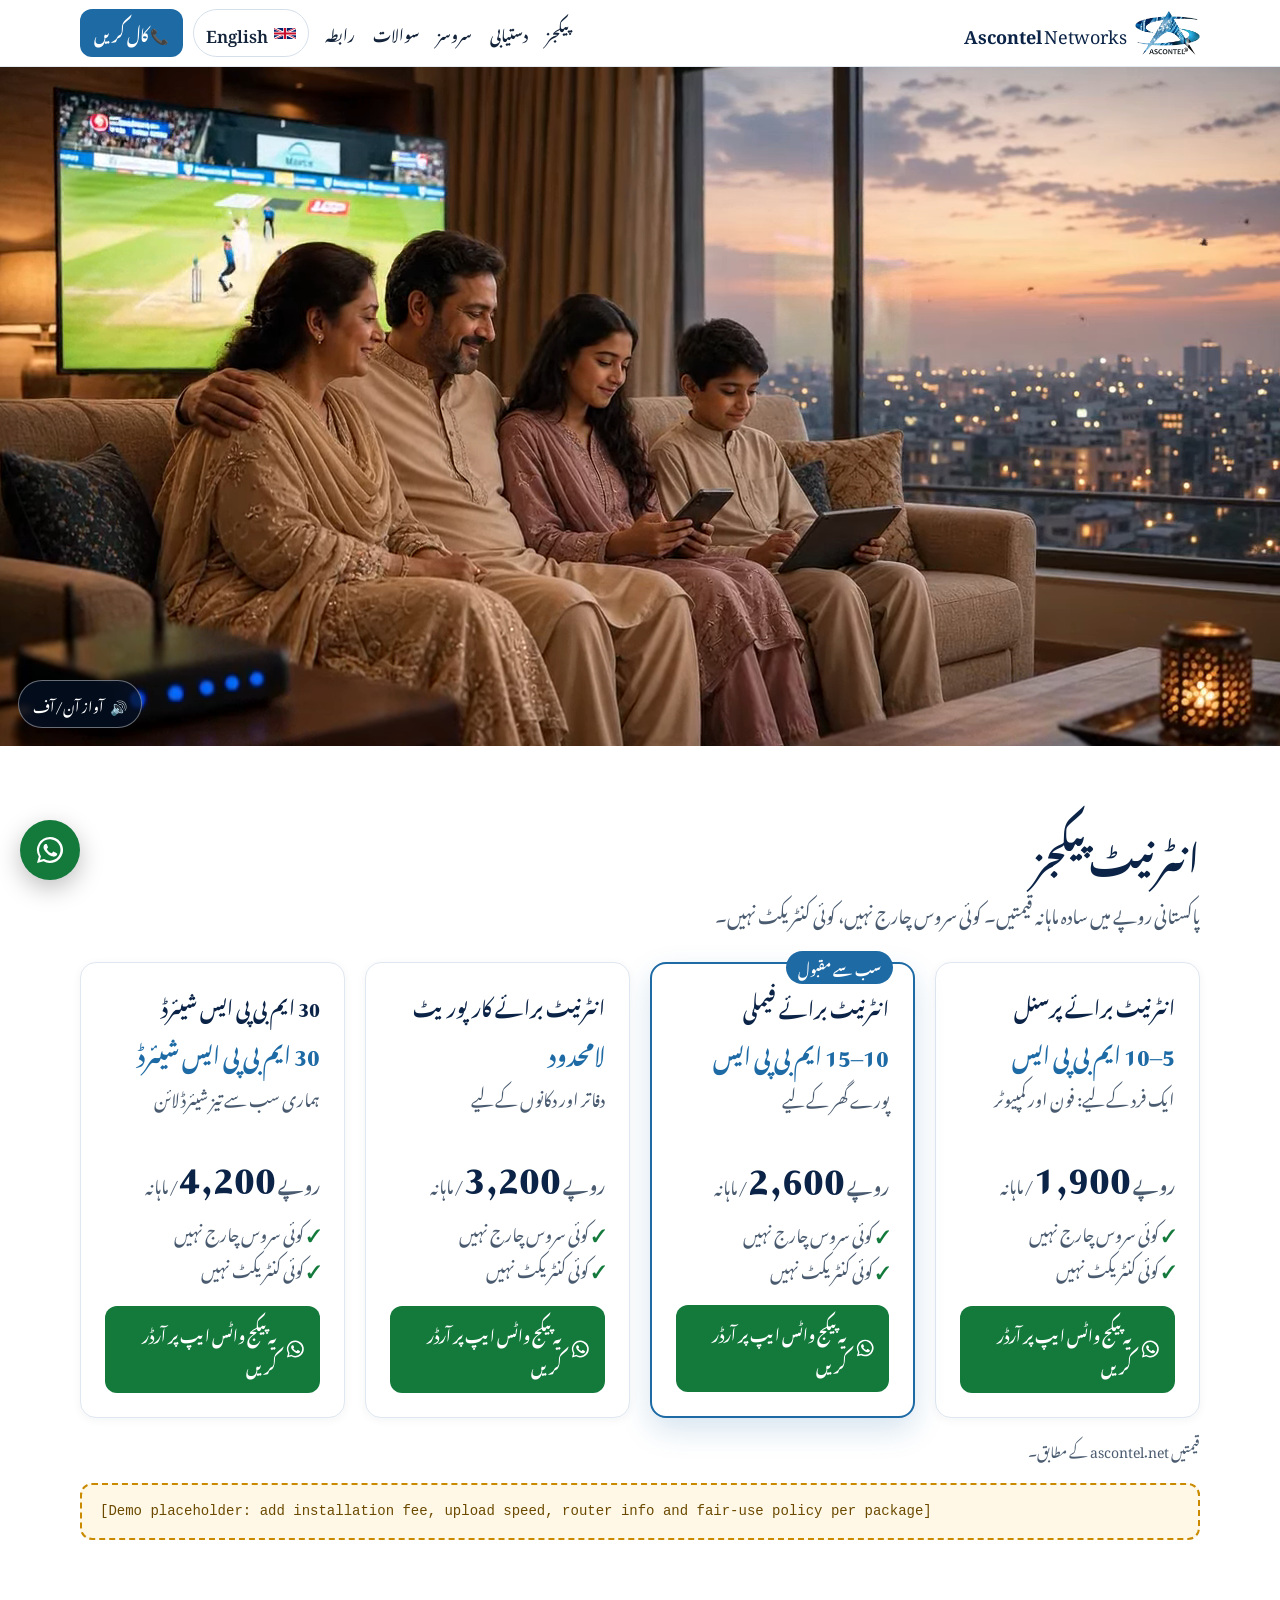
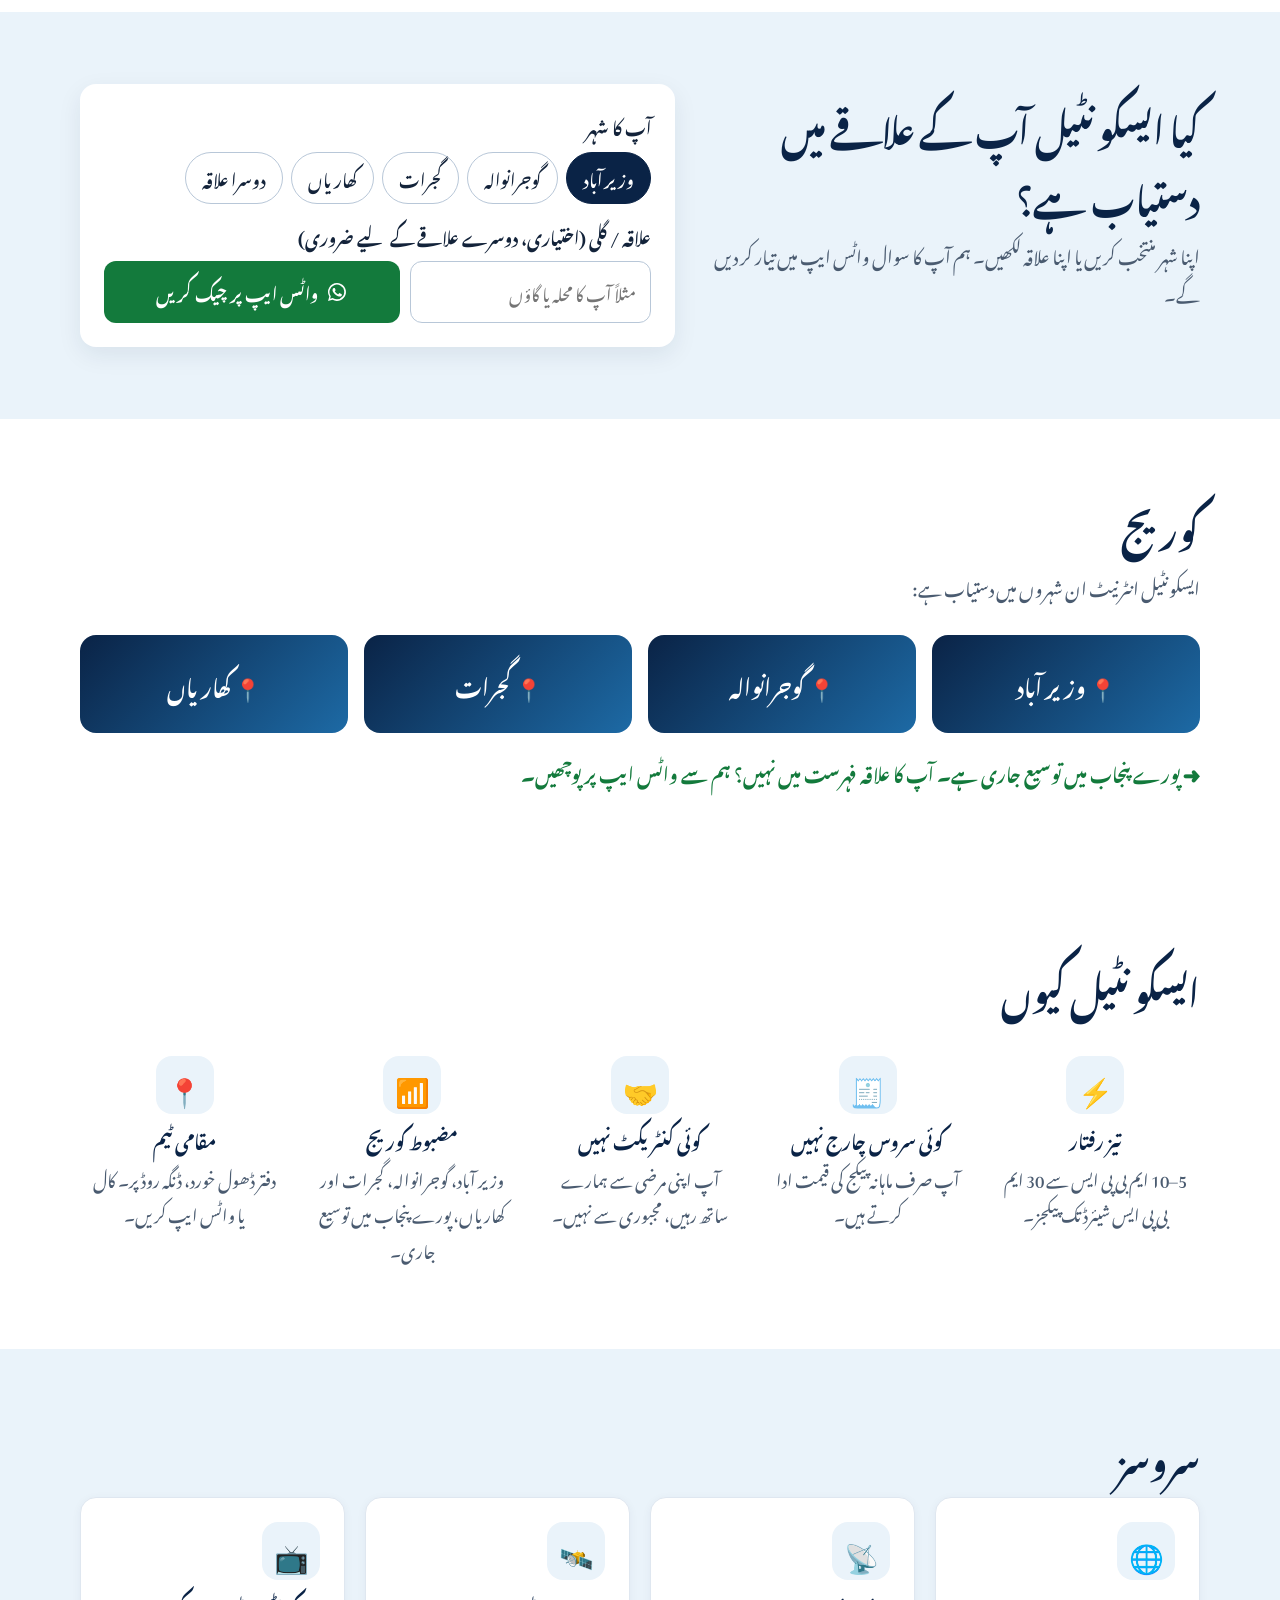
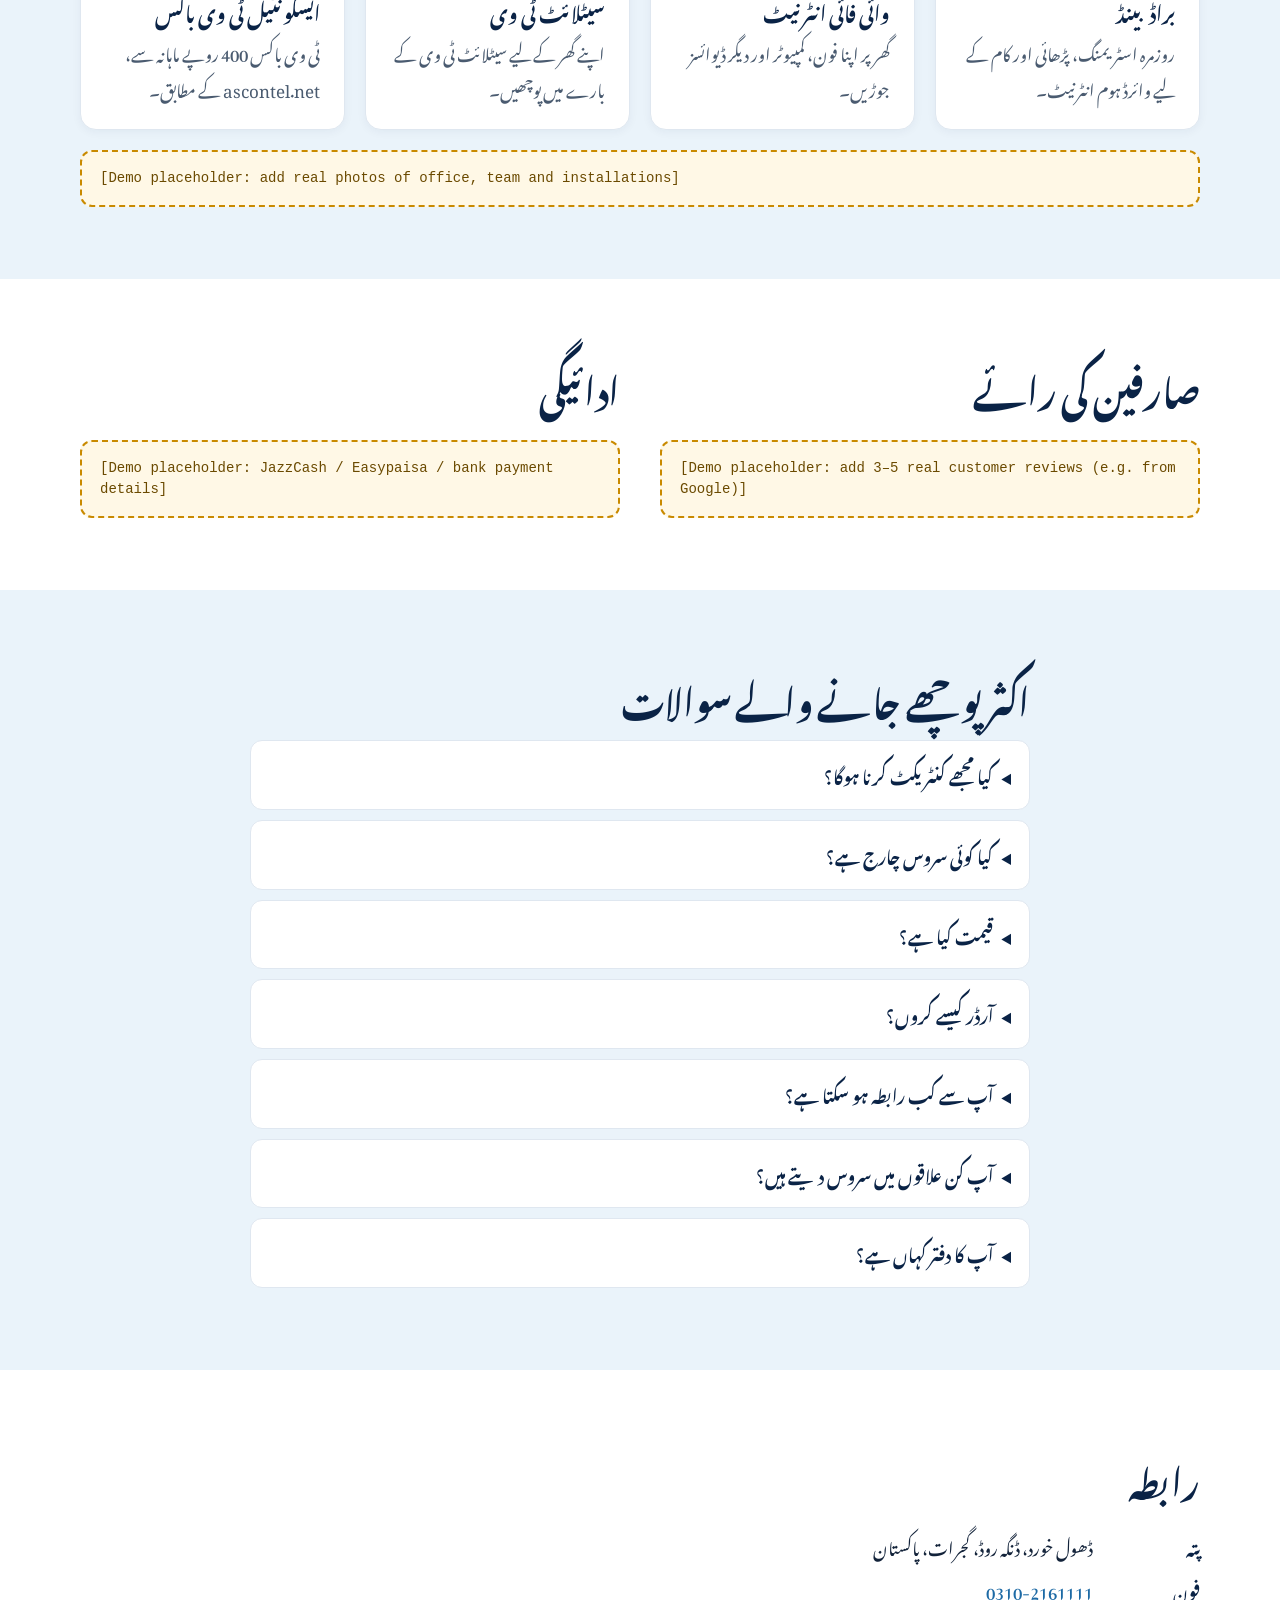
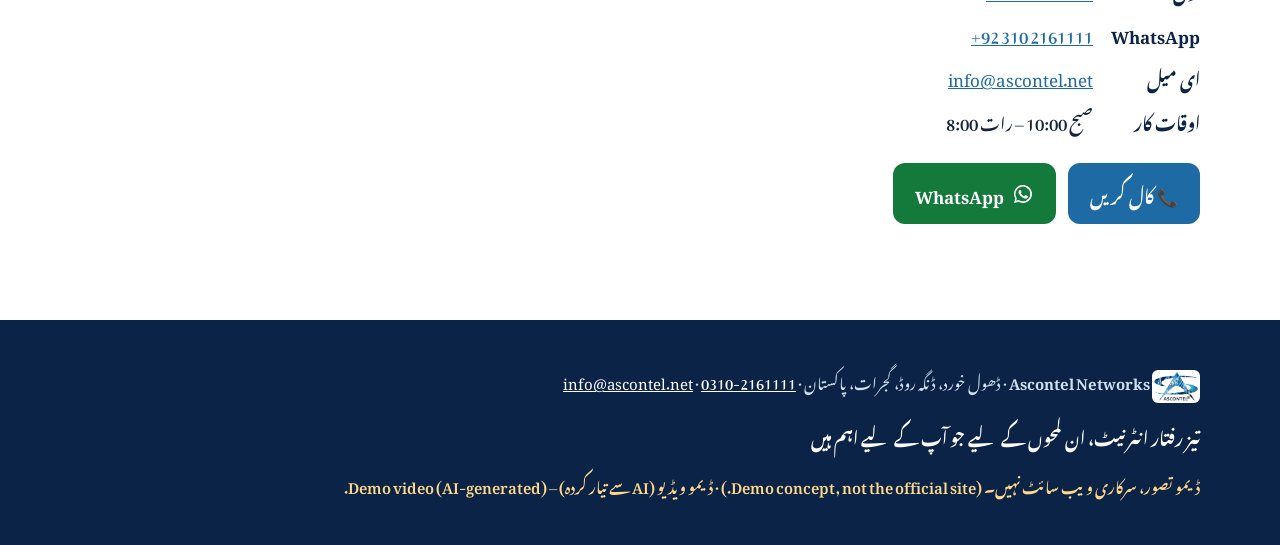
==== commit b18a6ada: "Cache-bust CSS and hero video" ====
--- a/ur/index.html
+++ b/ur/index.html
@@ -3,13 +3,13 @@
 <link rel="alternate" hreflang="en" href="https://4bzkfm6hb5-jpg.github.io/ascontel-demo/"><link rel="alternate" hreflang="ur" href="https://4bzkfm6hb5-jpg.github.io/ascontel-demo/ur/"><link rel="alternate" hreflang="x-default" href="https://4bzkfm6hb5-jpg.github.io/ascontel-demo/">
 <meta property="og:type" content="website"><meta property="og:title" content="تیز رفتار انٹرنیٹ، اہم لمحوں کے لیے | ایسکونٹیل – وزیر آباد، گوجرانوالہ، گجرات، کھاریاں"><meta property="og:description" content="ایسکونٹیل نیٹ ورکس: وزیر آباد، گوجرانوالہ، گجرات اور کھاریاں میں براڈبینڈ اور وائی فائی انٹرنیٹ۔ صرف 1,900 روپے ماہانہ سے، کوئی سروس چارج نہیں، کوئی کنٹریکٹ نہیں۔ واٹس ایپ: 0310-2161111"><meta property="og:url" content="https://4bzkfm6hb5-jpg.github.io/ascontel-demo/ur/"><meta property="og:image" content="https://4bzkfm6hb5-jpg.github.io/ascontel-demo/assets/og-icon.png"><meta property="og:locale" content="ur_PK"><meta name="twitter:card" content="summary">
 <meta name="theme-color" content="#0a2346"><link rel="icon" href="../assets/favicon-32.png" sizes="32x32"><link rel="icon" href="../assets/icon-192.png" sizes="192x192"><link rel="apple-touch-icon" href="../assets/apple-touch-icon.png">
-<link rel="preconnect" href="https://fonts.googleapis.com"><link rel="preconnect" href="https://fonts.gstatic.com" crossorigin><link href="https://fonts.googleapis.com/css2?family=Noto+Nastaliq+Urdu:wght@400;700&display=swap" rel="stylesheet"><link rel="stylesheet" href="../assets/style.css?v=9">
+<link rel="preconnect" href="https://fonts.googleapis.com"><link rel="preconnect" href="https://fonts.gstatic.com" crossorigin><link href="https://fonts.googleapis.com/css2?family=Noto+Nastaliq+Urdu:wght@400;700&display=swap" rel="stylesheet"><link rel="stylesheet" href="../assets/style.css?v=10">
 <script type="application/ld+json">{"@context": "https://schema.org", "@type": "LocalBusiness", "additionalType": "https://en.wikipedia.org/wiki/Internet_service_provider", "name": "Ascontel Networks", "slogan": "Fast Internet for the Moments That Matter", "url": "https://www.ascontel.net/", "logo": "https://4bzkfm6hb5-jpg.github.io/ascontel-demo/assets/logo-trim.png", "image": "https://4bzkfm6hb5-jpg.github.io/ascontel-demo/assets/og-icon.png", "telephone": "+92 310 2161111", "email": "info@ascontel.net", "address": {"@type": "PostalAddress", "streetAddress": "Dhool Khurd, Dinga Road", "addressLocality": "Gujrat", "addressCountry": "PK"}, "areaServed": [{"@type": "City", "name": "Wazirabad", "containedInPlace": {"@type": "State", "name": "Punjab, Pakistan"}}, {"@type": "City", "name": "Gujranwala", "containedInPlace": {"@type": "State", "name": "Punjab, Pakistan"}}, {"@type": "City", "name": "Gujrat", "containedInPlace": {"@type": "State", "name": "Punjab, Pakistan"}}, {"@type": "City", "name": "Kharian", "containedInPlace": {"@type": "State", "name": "Punjab, Pakistan"}}], "makesOffer": [{"@type": "Offer", "name": "Internet For Personal", "price": "1900", "priceCurrency": "PKR", "description": "5–10 Mbps, per month"}, {"@type": "Offer", "name": "Internet For Family", "price": "2600", "priceCurrency": "PKR", "description": "10–15 Mbps, per month"}, {"@type": "Offer", "name": "Internet For Corporate", "price": "3200", "priceCurrency": "PKR", "description": "Unlimited, per month"}, {"@type": "Offer", "name": "30 Mbps Shared", "price": "4200", "priceCurrency": "PKR", "description": "30 Mbps shared, per month"}]}</script><script type="application/ld+json">{"@context": "https://schema.org", "@type": "FAQPage", "mainEntity": [{"@type": "Question", "name": "کیا مجھے کنٹریکٹ کرنا ہوگا؟", "acceptedAnswer": {"@type": "Answer", "text": "نہیں۔ ایسکونٹیل میں کوئی کنٹریکٹ نہیں۔"}}, {"@type": "Question", "name": "کیا کوئی سروس چارج ہے؟", "acceptedAnswer": {"@type": "Answer", "text": "نہیں، کوئی سروس چارج نہیں۔ آپ صرف ماہانہ پیکج کی قیمت ادا کرتے ہیں۔"}}, {"@type": "Question", "name": "قیمت کیا ہے؟", "acceptedAnswer": {"@type": "Answer", "text": "انٹرنیٹ برائے پرسنل (5–10 ایم بی پی ایس) 1,900 روپے، انٹرنیٹ برائے فیملی (10–15 ایم بی پی ایس) 2,600 روپے، انٹرنیٹ برائے کارپوریٹ 3,200 روپے اور 30 ایم بی پی ایس شیئرڈ 4,200 روپے ماہانہ۔"}}, {"@type": "Question", "name": "آرڈر کیسے کروں؟", "acceptedAnswer": {"@type": "Answer", "text": "“یہ پیکج واٹس ایپ پر آرڈر کریں” دبائیں، 0310-2161111 پر کال کریں یا info@ascontel.net پر ای میل کریں۔"}}, {"@type": "Question", "name": "آپ سے کب رابطہ ہو سکتا ہے؟", "acceptedAnswer": {"@type": "Answer", "text": "ہمارا دفتر صبح 10 بجے سے رات 8 بجے تک کھلا ہے۔"}}, {"@type": "Question", "name": "آپ کن علاقوں میں سروس دیتے ہیں؟", "acceptedAnswer": {"@type": "Answer", "text": "وزیر آباد، گوجرانوالہ، گجرات اور کھاریاں۔ ہم پورے پنجاب میں توسیع کر رہے ہیں، اپنے علاقے کے لیے واٹس ایپ پر پوچھیں۔"}}, {"@type": "Question", "name": "آپ کا دفتر کہاں ہے؟", "acceptedAnswer": {"@type": "Answer", "text": "ڈھول خورد، ڈنگہ روڈ، گجرات، پاکستان۔"}}]}</script></head>
 <body class="ur"><a class="skip" href="#main">Skip to content</a>
 <header class="top"><div class="wrap bar"><a class="brand" href="../" aria-label="Ascontel Networks"><img src="../assets/logo-trim.png" alt="Ascontel logo" width="64" height="44"><span><b>Ascontel</b> Networks</span></a>
 <nav class="nav"><a href="#packages">پیکجز</a><a href="#availability">دستیابی</a><a href="#services">سروسز</a><a href="#faq">سوالات</a><a href="#contact">رابطہ</a></nav><div class="acts"><a class="lang" href="../" hreflang="en" lang="en"><img src="../assets/flag-gb.svg" alt="" width="22" height="15">English</a><a class="btn sm call" href="tel:+923102161111">📞 کال کریں</a></div></div></header>
 <main id="main">
-<section class="hero"><video class="hv" muted playsinline preload="none" poster="../media/hero-poster.jpg" aria-hidden="true" tabindex="-1"><source src="../media/hero.webm" type="video/webm"><source src="../media/hero.mp4" type="video/mp4"></video><div class="hov" aria-hidden="true"></div><button class="snd" type="button" aria-pressed="false" aria-label="آواز آن/آف" hidden>🔇<span>آواز آن/آف</span></button><div class="wrap hgrid"><div><p class="eyebrow">Ascontel Networks</p><h1>تیز رفتار انٹرنیٹ، ان لمحوں کے لیے جو آپ کے لیے اہم ہیں</h1><p class="lead">وزیر آباد، گوجرانوالہ، گجرات اور کھاریاں میں ہوم براڈبینڈ اور وائی فائی، بغیر کنٹریکٹ اور بغیر سروس چارج۔ اب پورے پنجاب میں پھیل رہا ہے۔ پیکج منتخب کریں، ہمیں واٹس ایپ کریں، باقی کام ہمارا۔</p>
+<section class="hero"><video class="hv" muted playsinline preload="none" poster="../media/hero-poster.jpg" aria-hidden="true" tabindex="-1"><source src="../media/hero.webm?v=10" type="video/webm"><source src="../media/hero.mp4?v=10" type="video/mp4"></video><div class="hov" aria-hidden="true"></div><button class="snd" type="button" aria-pressed="false" aria-label="آواز آن/آف" hidden>🔇<span>آواز آن/آف</span></button><div class="wrap hgrid"><div><p class="eyebrow">Ascontel Networks</p><h1>تیز رفتار انٹرنیٹ، ان لمحوں کے لیے جو آپ کے لیے اہم ہیں</h1><p class="lead">وزیر آباد، گوجرانوالہ، گجرات اور کھاریاں میں ہوم براڈبینڈ اور وائی فائی، بغیر کنٹریکٹ اور بغیر سروس چارج۔ اب پورے پنجاب میں پھیل رہا ہے۔ پیکج منتخب کریں، ہمیں واٹس ایپ کریں، باقی کام ہمارا۔</p>
 <div class="ctas"><a class="btn light" href="#availability">دستیابی چیک کریں</a><a class="btn wa" href="https://wa.me/923102161111?text=%D8%A7%D9%84%D8%B3%D9%84%D8%A7%D9%85%20%D8%B9%D9%84%DB%8C%DA%A9%D9%85%20%D8%A7%DB%8C%D8%B3%DA%A9%D9%88%D9%86%D9%B9%DB%8C%D9%84%D8%8C%20%D9%85%DB%8C%DA%BA%20%DB%8C%DB%81%20%D9%BE%DB%8C%DA%A9%D8%AC%20%D9%84%DB%8C%D9%86%D8%A7%20%DA%86%D8%A7%DB%81%D8%AA%D8%A7/%DA%86%D8%A7%DB%81%D8%AA%DB%8C%20%DB%81%D9%88%DA%BA%3A%20%D8%A7%D9%86%D9%B9%D8%B1%D9%86%DB%8C%D9%B9%20%D8%A8%D8%B1%D8%A7%D8%A6%DB%92%20%D9%81%DB%8C%D9%85%D9%84%DB%8C%20%2810%E2%80%9315%20%D8%A7%DB%8C%D9%85%20%D8%A8%DB%8C%20%D9%BE%DB%8C%20%D8%A7%DB%8C%D8%B3%D8%8C%202%2C600%20%D8%B1%D9%88%D9%BE%DB%92%20%D9%85%D8%A7%DB%81%D8%A7%D9%86%DB%81%29%DB%94%0A%D9%86%D8%A7%D9%85%3A%20%0A%D8%B9%D9%84%D8%A7%D9%82%DB%81%20/%20%DA%AF%D8%A7%D8%A4%DA%BA%3A%20" target="_blank" rel="noopener"><svg viewBox="0 0 32 32" aria-hidden="true" width="22" height="22"><path fill="currentColor" d="M16 3a13 13 0 0 0-11.2 19.6L3 29l6.6-1.7A13 13 0 1 0 16 3zm0 23.7c-2 0-4-.6-5.7-1.6l-.4-.2-3.9 1 1-3.8-.3-.4A10.7 10.7 0 1 1 16 26.7zm5.9-8c-.3-.2-1.9-1-2.2-1-.3-.1-.5-.2-.7.2l-1 1.2c-.2.2-.4.2-.7.1a8.8 8.8 0 0 1-4.4-3.8c-.3-.6.3-.5 1-1.8.1-.2 0-.4 0-.6l-1-2.4c-.3-.6-.5-.5-.7-.5h-.6c-.2 0-.6.1-.9.4-.3.3-1.2 1.1-1.2 2.8s1.2 3.2 1.4 3.5c.2.2 2.4 3.6 5.8 5 2.1.9 3 1 4 .8.7-.1 1.9-.8 2.2-1.5.3-.8.3-1.4.2-1.5-.1-.2-.3-.3-.6-.4z"/></svg><span>واٹس ایپ پر آرڈر کریں</span></a></div>
 <ul class="badges"><li>✓ تیز رفتار</li><li>✓ کوئی سروس چارج نہیں</li><li>✓ کوئی کنٹریکٹ نہیں</li><li>✓ مضبوط کوریج</li></ul></div>
 <div class="hcard"><p class="muted">30 ایم بی پی ایس شیئرڈ</p><p class="big">روپے 4,200<span>/ماہانہ</span></p><p>کوئی سروس چارج نہیں · کوئی کنٹریکٹ نہیں</p><a class="btn sm" href="#packages">پیکجز →</a>
--- a/assets/style.css
+++ b/assets/style.css
@@ -56,3 +56,5 @@
 .hero.vid:not(.end) .hov{opacity:.85}
 .tagline{font-weight:700;color:#fff;font-size:17px;margin:6px 0}
 .snd{position:absolute;z-index:3;bottom:18px;inset-inline-end:18px;display:flex;gap:6px;align-items:center;background:rgba(4,16,36,.75);color:#fff;border:1px solid rgba(255,255,255,.4);border-radius:99px;padding:8px 14px;font:inherit;font-size:14px;cursor:pointer}.snd[hidden]{display:none}.snd:focus-visible{outline:3px solid #ffb703}
+.hero.vid>.wrap,.hero.vid .hov{opacity:0!important;pointer-events:none}.hero>.wrap,.hero .hov{transition:opacity 1.2s ease}
+.hero.done{background:#0b3a6e url(../media/hero-family.jpg) center/cover no-repeat}
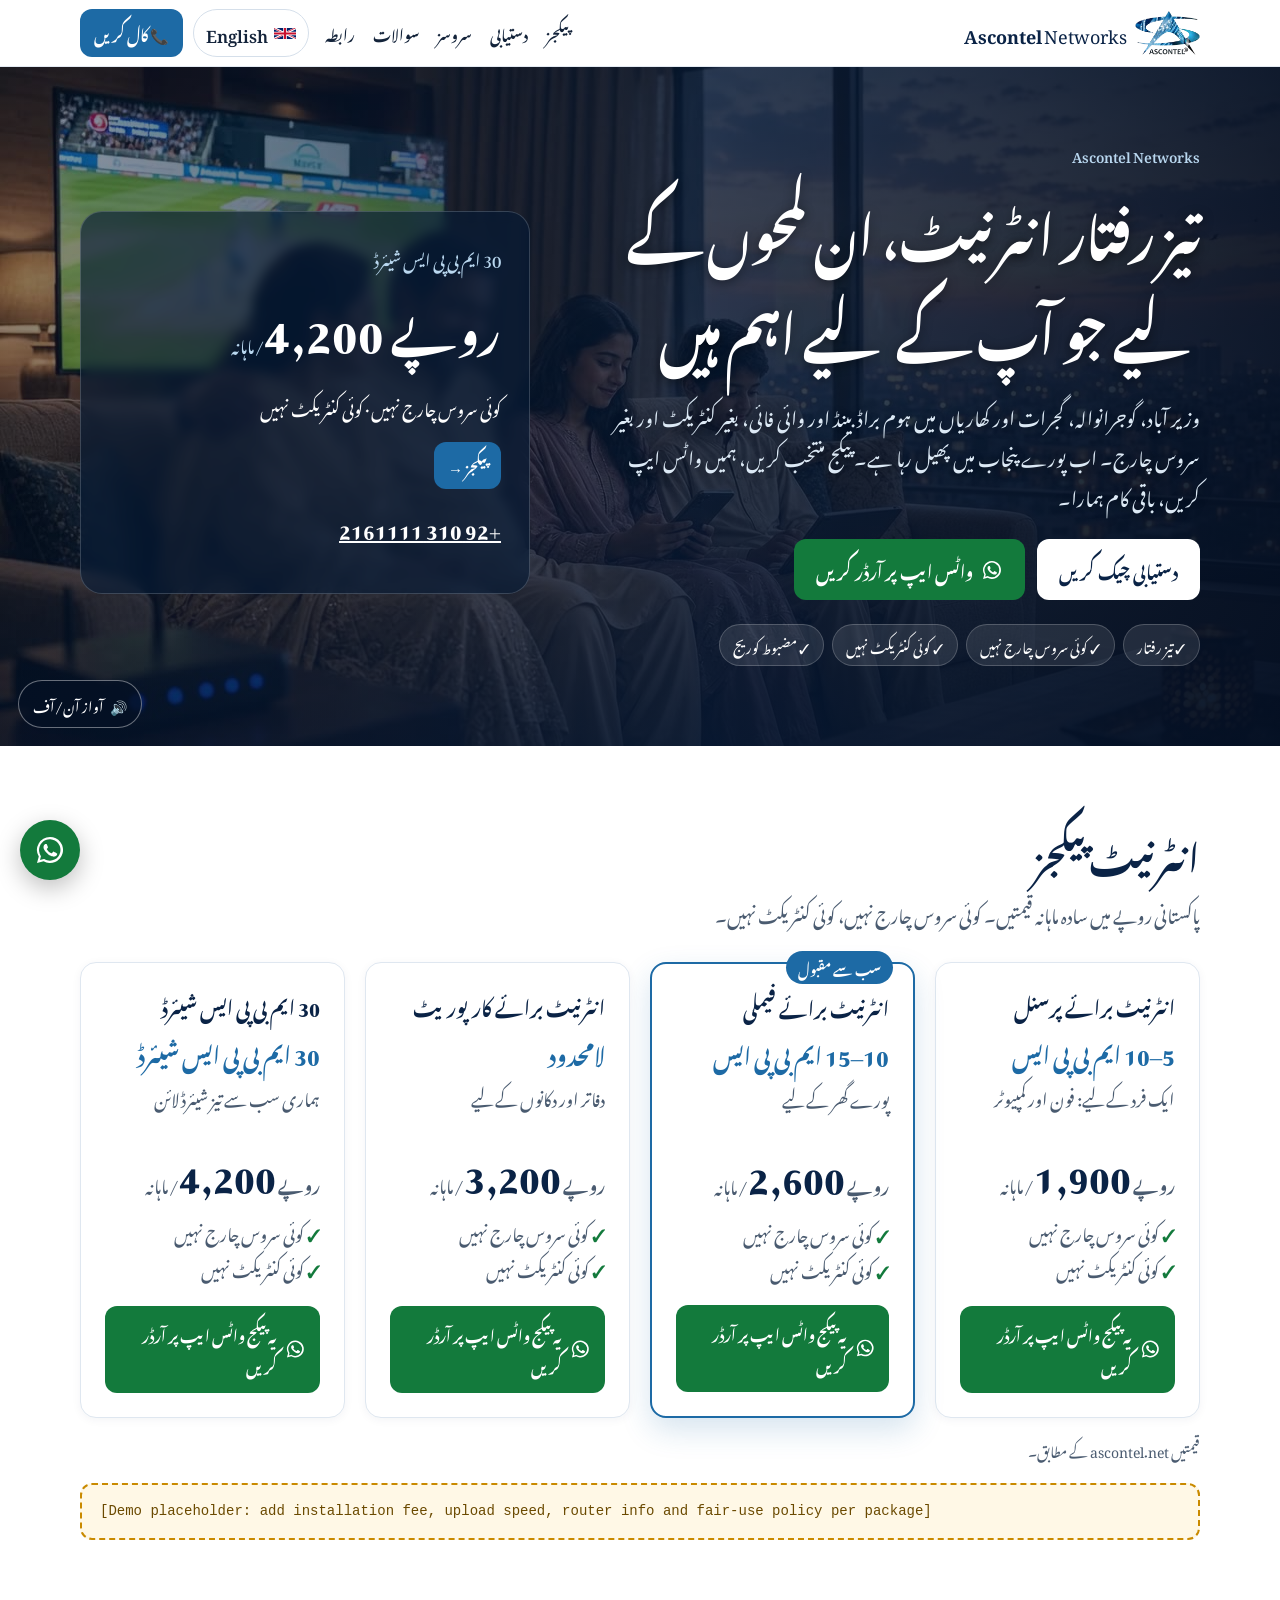
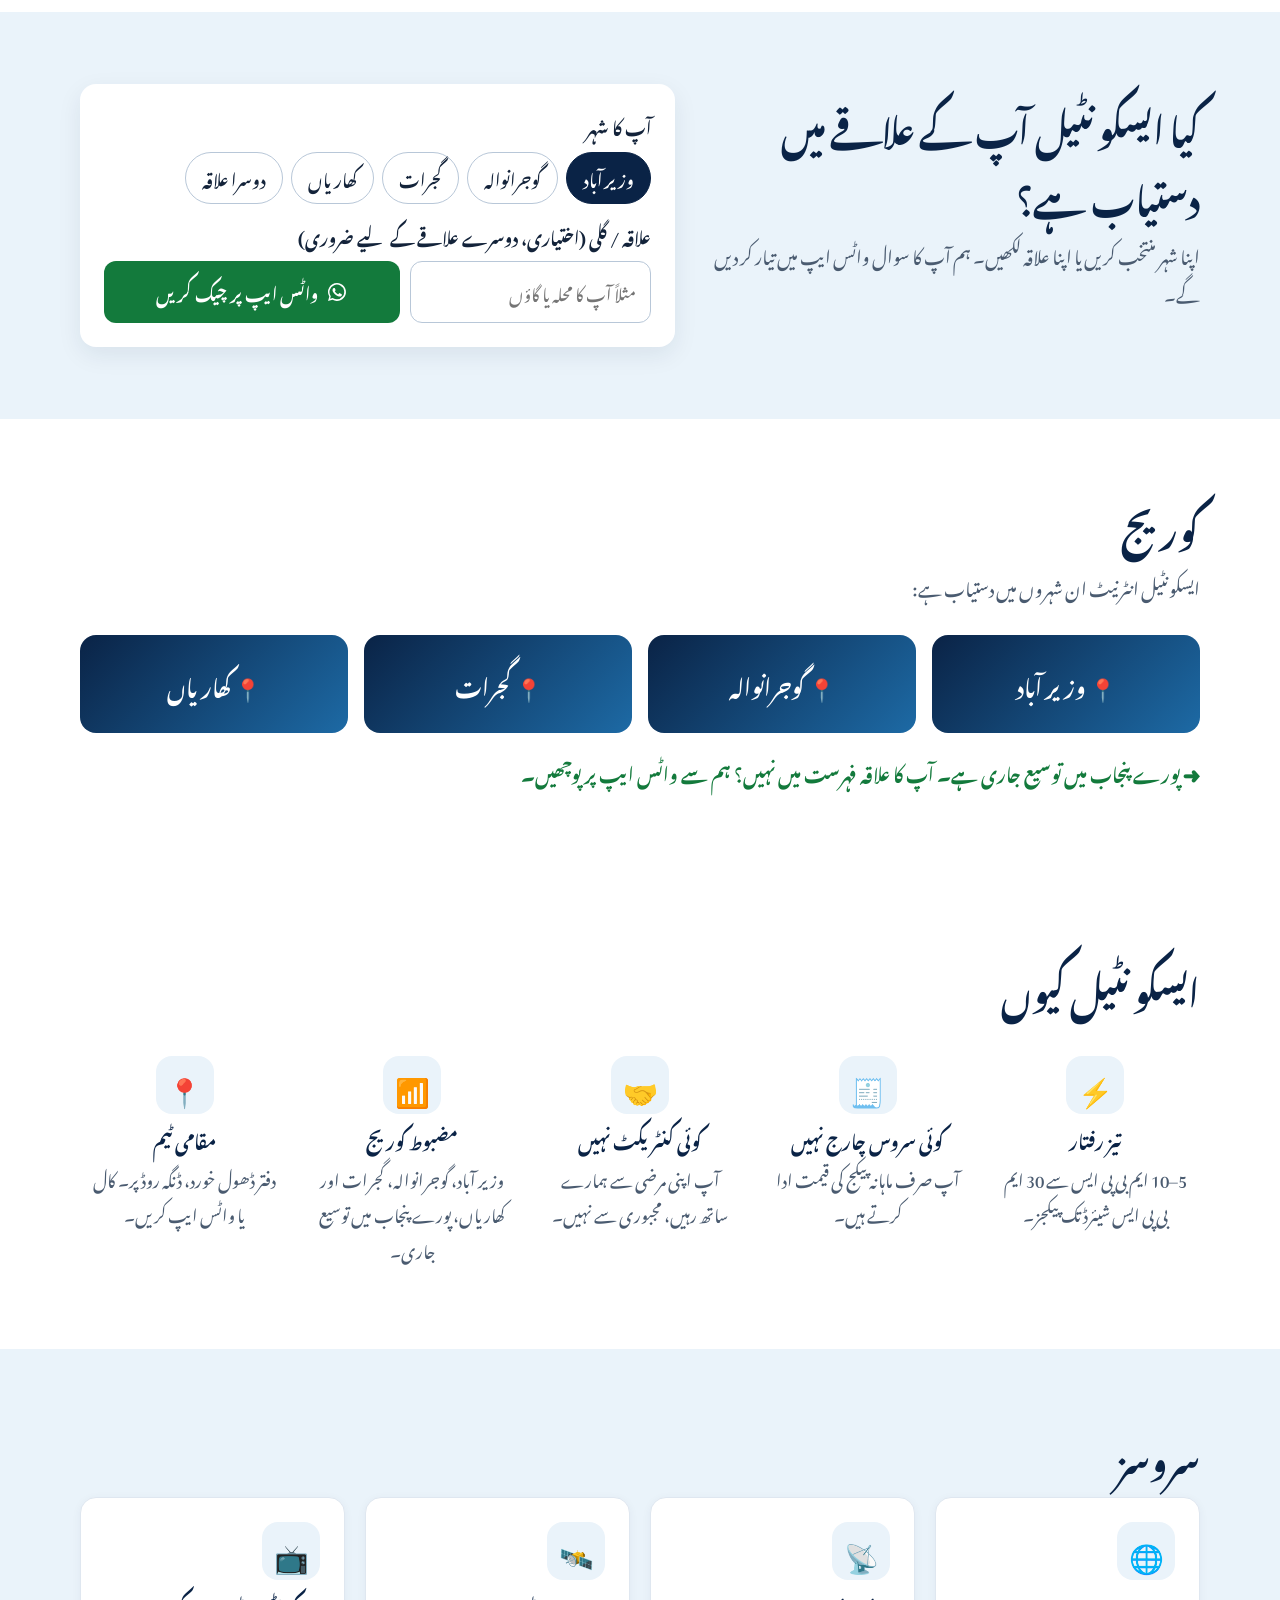
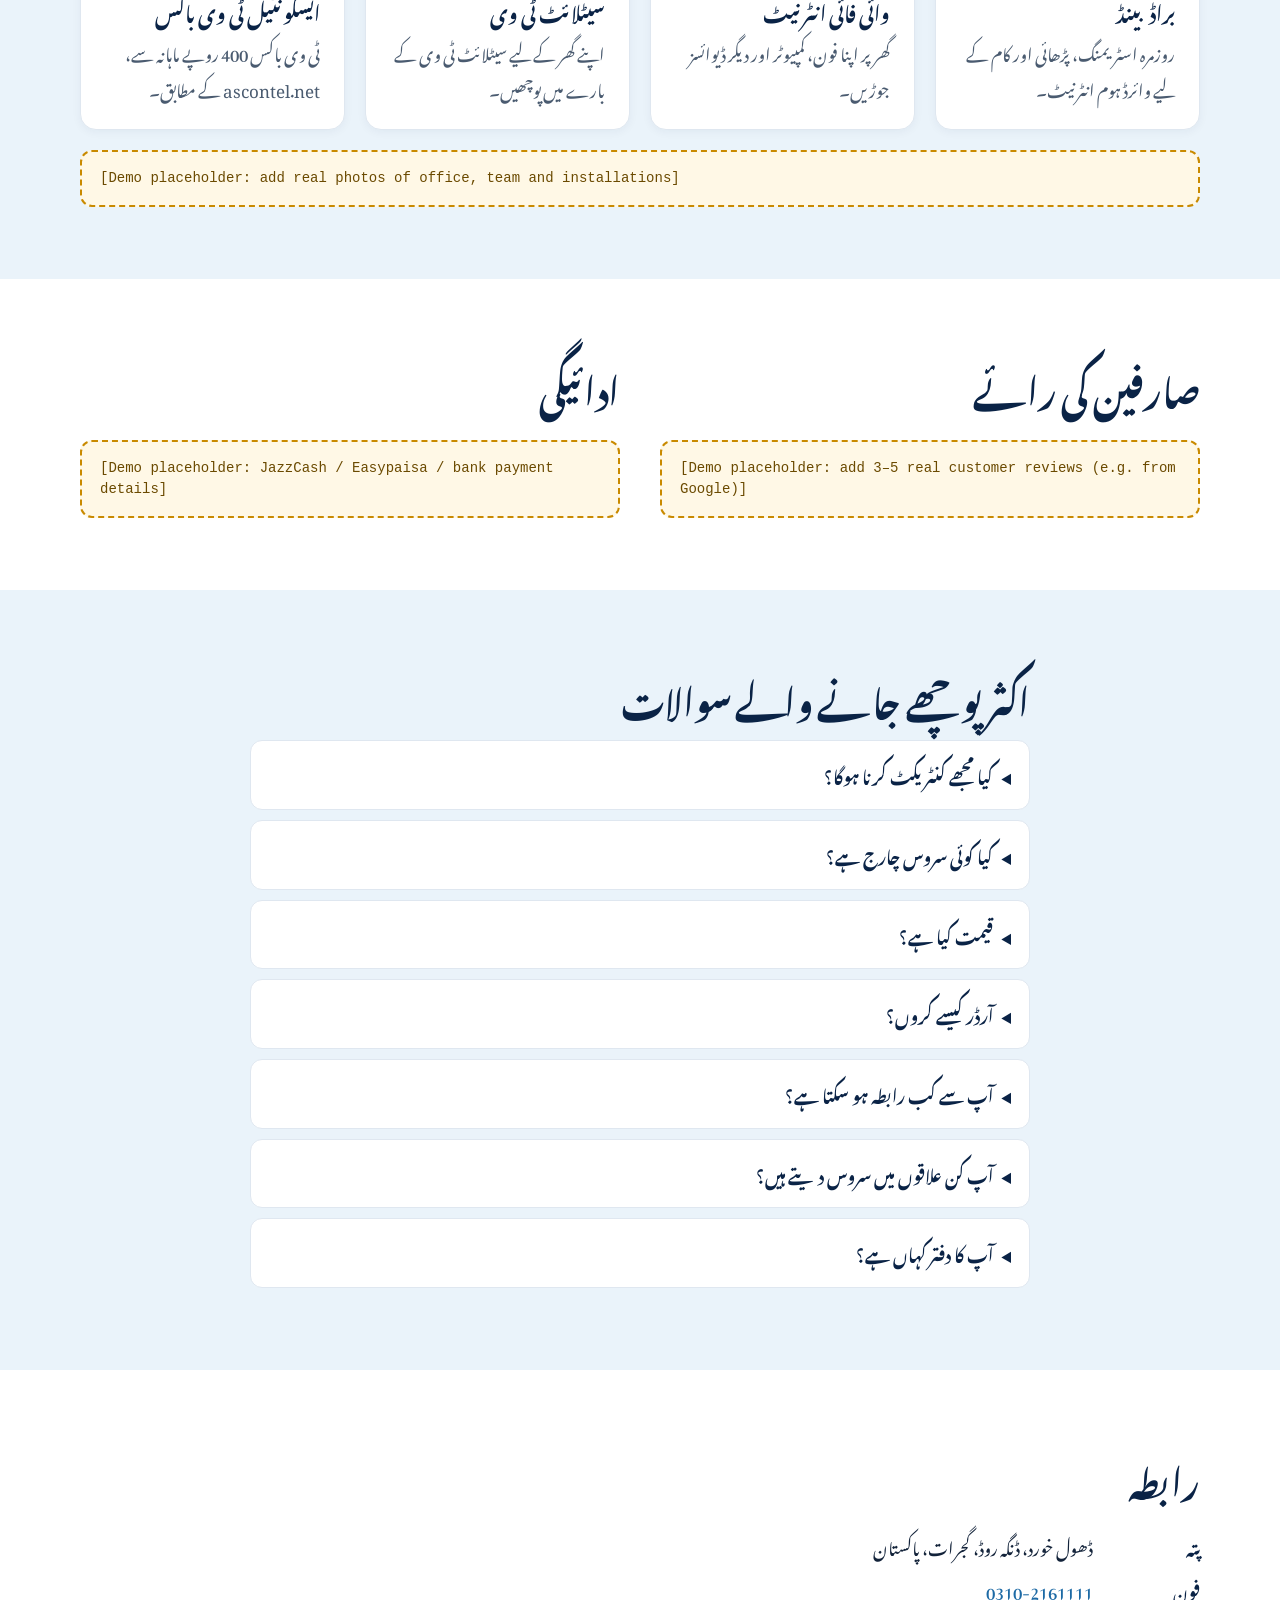
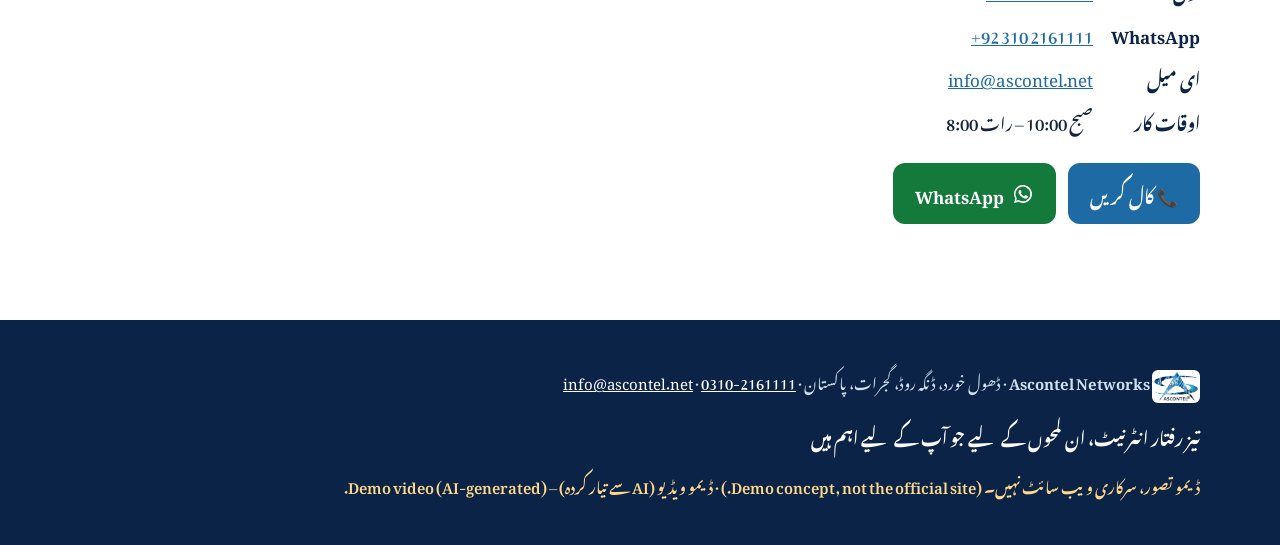
==== commit d239fdf8: "Hero: smaller mp4, start only after buffering, drop webm" ====
--- a/ur/index.html
+++ b/ur/index.html
@@ -3,13 +3,13 @@
 <link rel="alternate" hreflang="en" href="https://4bzkfm6hb5-jpg.github.io/ascontel-demo/"><link rel="alternate" hreflang="ur" href="https://4bzkfm6hb5-jpg.github.io/ascontel-demo/ur/"><link rel="alternate" hreflang="x-default" href="https://4bzkfm6hb5-jpg.github.io/ascontel-demo/">
 <meta property="og:type" content="website"><meta property="og:title" content="تیز رفتار انٹرنیٹ، اہم لمحوں کے لیے | ایسکونٹیل – وزیر آباد، گوجرانوالہ، گجرات، کھاریاں"><meta property="og:description" content="ایسکونٹیل نیٹ ورکس: وزیر آباد، گوجرانوالہ، گجرات اور کھاریاں میں براڈبینڈ اور وائی فائی انٹرنیٹ۔ صرف 1,900 روپے ماہانہ سے، کوئی سروس چارج نہیں، کوئی کنٹریکٹ نہیں۔ واٹس ایپ: 0310-2161111"><meta property="og:url" content="https://4bzkfm6hb5-jpg.github.io/ascontel-demo/ur/"><meta property="og:image" content="https://4bzkfm6hb5-jpg.github.io/ascontel-demo/assets/og-icon.png"><meta property="og:locale" content="ur_PK"><meta name="twitter:card" content="summary">
 <meta name="theme-color" content="#0a2346"><link rel="icon" href="../assets/favicon-32.png" sizes="32x32"><link rel="icon" href="../assets/icon-192.png" sizes="192x192"><link rel="apple-touch-icon" href="../assets/apple-touch-icon.png">
-<link rel="preconnect" href="https://fonts.googleapis.com"><link rel="preconnect" href="https://fonts.gstatic.com" crossorigin><link href="https://fonts.googleapis.com/css2?family=Noto+Nastaliq+Urdu:wght@400;700&display=swap" rel="stylesheet"><link rel="stylesheet" href="../assets/style.css?v=10">
+<link rel="preconnect" href="https://fonts.googleapis.com"><link rel="preconnect" href="https://fonts.gstatic.com" crossorigin><link href="https://fonts.googleapis.com/css2?family=Noto+Nastaliq+Urdu:wght@400;700&display=swap" rel="stylesheet"><link rel="stylesheet" href="../assets/style.css?v=11">
 <script type="application/ld+json">{"@context": "https://schema.org", "@type": "LocalBusiness", "additionalType": "https://en.wikipedia.org/wiki/Internet_service_provider", "name": "Ascontel Networks", "slogan": "Fast Internet for the Moments That Matter", "url": "https://www.ascontel.net/", "logo": "https://4bzkfm6hb5-jpg.github.io/ascontel-demo/assets/logo-trim.png", "image": "https://4bzkfm6hb5-jpg.github.io/ascontel-demo/assets/og-icon.png", "telephone": "+92 310 2161111", "email": "info@ascontel.net", "address": {"@type": "PostalAddress", "streetAddress": "Dhool Khurd, Dinga Road", "addressLocality": "Gujrat", "addressCountry": "PK"}, "areaServed": [{"@type": "City", "name": "Wazirabad", "containedInPlace": {"@type": "State", "name": "Punjab, Pakistan"}}, {"@type": "City", "name": "Gujranwala", "containedInPlace": {"@type": "State", "name": "Punjab, Pakistan"}}, {"@type": "City", "name": "Gujrat", "containedInPlace": {"@type": "State", "name": "Punjab, Pakistan"}}, {"@type": "City", "name": "Kharian", "containedInPlace": {"@type": "State", "name": "Punjab, Pakistan"}}], "makesOffer": [{"@type": "Offer", "name": "Internet For Personal", "price": "1900", "priceCurrency": "PKR", "description": "5–10 Mbps, per month"}, {"@type": "Offer", "name": "Internet For Family", "price": "2600", "priceCurrency": "PKR", "description": "10–15 Mbps, per month"}, {"@type": "Offer", "name": "Internet For Corporate", "price": "3200", "priceCurrency": "PKR", "description": "Unlimited, per month"}, {"@type": "Offer", "name": "30 Mbps Shared", "price": "4200", "priceCurrency": "PKR", "description": "30 Mbps shared, per month"}]}</script><script type="application/ld+json">{"@context": "https://schema.org", "@type": "FAQPage", "mainEntity": [{"@type": "Question", "name": "کیا مجھے کنٹریکٹ کرنا ہوگا؟", "acceptedAnswer": {"@type": "Answer", "text": "نہیں۔ ایسکونٹیل میں کوئی کنٹریکٹ نہیں۔"}}, {"@type": "Question", "name": "کیا کوئی سروس چارج ہے؟", "acceptedAnswer": {"@type": "Answer", "text": "نہیں، کوئی سروس چارج نہیں۔ آپ صرف ماہانہ پیکج کی قیمت ادا کرتے ہیں۔"}}, {"@type": "Question", "name": "قیمت کیا ہے؟", "acceptedAnswer": {"@type": "Answer", "text": "انٹرنیٹ برائے پرسنل (5–10 ایم بی پی ایس) 1,900 روپے، انٹرنیٹ برائے فیملی (10–15 ایم بی پی ایس) 2,600 روپے، انٹرنیٹ برائے کارپوریٹ 3,200 روپے اور 30 ایم بی پی ایس شیئرڈ 4,200 روپے ماہانہ۔"}}, {"@type": "Question", "name": "آرڈر کیسے کروں؟", "acceptedAnswer": {"@type": "Answer", "text": "“یہ پیکج واٹس ایپ پر آرڈر کریں” دبائیں، 0310-2161111 پر کال کریں یا info@ascontel.net پر ای میل کریں۔"}}, {"@type": "Question", "name": "آپ سے کب رابطہ ہو سکتا ہے؟", "acceptedAnswer": {"@type": "Answer", "text": "ہمارا دفتر صبح 10 بجے سے رات 8 بجے تک کھلا ہے۔"}}, {"@type": "Question", "name": "آپ کن علاقوں میں سروس دیتے ہیں؟", "acceptedAnswer": {"@type": "Answer", "text": "وزیر آباد، گوجرانوالہ، گجرات اور کھاریاں۔ ہم پورے پنجاب میں توسیع کر رہے ہیں، اپنے علاقے کے لیے واٹس ایپ پر پوچھیں۔"}}, {"@type": "Question", "name": "آپ کا دفتر کہاں ہے؟", "acceptedAnswer": {"@type": "Answer", "text": "ڈھول خورد، ڈنگہ روڈ، گجرات، پاکستان۔"}}]}</script></head>
 <body class="ur"><a class="skip" href="#main">Skip to content</a>
 <header class="top"><div class="wrap bar"><a class="brand" href="../" aria-label="Ascontel Networks"><img src="../assets/logo-trim.png" alt="Ascontel logo" width="64" height="44"><span><b>Ascontel</b> Networks</span></a>
 <nav class="nav"><a href="#packages">پیکجز</a><a href="#availability">دستیابی</a><a href="#services">سروسز</a><a href="#faq">سوالات</a><a href="#contact">رابطہ</a></nav><div class="acts"><a class="lang" href="../" hreflang="en" lang="en"><img src="../assets/flag-gb.svg" alt="" width="22" height="15">English</a><a class="btn sm call" href="tel:+923102161111">📞 کال کریں</a></div></div></header>
 <main id="main">
-<section class="hero"><video class="hv" muted playsinline preload="none" poster="../media/hero-poster.jpg" aria-hidden="true" tabindex="-1"><source src="../media/hero.webm?v=10" type="video/webm"><source src="../media/hero.mp4?v=10" type="video/mp4"></video><div class="hov" aria-hidden="true"></div><button class="snd" type="button" aria-pressed="false" aria-label="آواز آن/آف" hidden>🔇<span>آواز آن/آف</span></button><div class="wrap hgrid"><div><p class="eyebrow">Ascontel Networks</p><h1>تیز رفتار انٹرنیٹ، ان لمحوں کے لیے جو آپ کے لیے اہم ہیں</h1><p class="lead">وزیر آباد، گوجرانوالہ، گجرات اور کھاریاں میں ہوم براڈبینڈ اور وائی فائی، بغیر کنٹریکٹ اور بغیر سروس چارج۔ اب پورے پنجاب میں پھیل رہا ہے۔ پیکج منتخب کریں، ہمیں واٹس ایپ کریں، باقی کام ہمارا۔</p>
+<section class="hero"><video class="hv" muted playsinline preload="none" poster="../media/hero-poster.jpg" aria-hidden="true" tabindex="-1"><source src="../media/hero.mp4?v=11" type="video/mp4"></video><div class="hov" aria-hidden="true"></div><button class="snd" type="button" aria-pressed="false" aria-label="آواز آن/آف" hidden>🔇<span>آواز آن/آف</span></button><div class="wrap hgrid"><div><p class="eyebrow">Ascontel Networks</p><h1>تیز رفتار انٹرنیٹ، ان لمحوں کے لیے جو آپ کے لیے اہم ہیں</h1><p class="lead">وزیر آباد، گوجرانوالہ، گجرات اور کھاریاں میں ہوم براڈبینڈ اور وائی فائی، بغیر کنٹریکٹ اور بغیر سروس چارج۔ اب پورے پنجاب میں پھیل رہا ہے۔ پیکج منتخب کریں، ہمیں واٹس ایپ کریں، باقی کام ہمارا۔</p>
 <div class="ctas"><a class="btn light" href="#availability">دستیابی چیک کریں</a><a class="btn wa" href="https://wa.me/923102161111?text=%D8%A7%D9%84%D8%B3%D9%84%D8%A7%D9%85%20%D8%B9%D9%84%DB%8C%DA%A9%D9%85%20%D8%A7%DB%8C%D8%B3%DA%A9%D9%88%D9%86%D9%B9%DB%8C%D9%84%D8%8C%20%D9%85%DB%8C%DA%BA%20%DB%8C%DB%81%20%D9%BE%DB%8C%DA%A9%D8%AC%20%D9%84%DB%8C%D9%86%D8%A7%20%DA%86%D8%A7%DB%81%D8%AA%D8%A7/%DA%86%D8%A7%DB%81%D8%AA%DB%8C%20%DB%81%D9%88%DA%BA%3A%20%D8%A7%D9%86%D9%B9%D8%B1%D9%86%DB%8C%D9%B9%20%D8%A8%D8%B1%D8%A7%D8%A6%DB%92%20%D9%81%DB%8C%D9%85%D9%84%DB%8C%20%2810%E2%80%9315%20%D8%A7%DB%8C%D9%85%20%D8%A8%DB%8C%20%D9%BE%DB%8C%20%D8%A7%DB%8C%D8%B3%D8%8C%202%2C600%20%D8%B1%D9%88%D9%BE%DB%92%20%D9%85%D8%A7%DB%81%D8%A7%D9%86%DB%81%29%DB%94%0A%D9%86%D8%A7%D9%85%3A%20%0A%D8%B9%D9%84%D8%A7%D9%82%DB%81%20/%20%DA%AF%D8%A7%D8%A4%DA%BA%3A%20" target="_blank" rel="noopener"><svg viewBox="0 0 32 32" aria-hidden="true" width="22" height="22"><path fill="currentColor" d="M16 3a13 13 0 0 0-11.2 19.6L3 29l6.6-1.7A13 13 0 1 0 16 3zm0 23.7c-2 0-4-.6-5.7-1.6l-.4-.2-3.9 1 1-3.8-.3-.4A10.7 10.7 0 1 1 16 26.7zm5.9-8c-.3-.2-1.9-1-2.2-1-.3-.1-.5-.2-.7.2l-1 1.2c-.2.2-.4.2-.7.1a8.8 8.8 0 0 1-4.4-3.8c-.3-.6.3-.5 1-1.8.1-.2 0-.4 0-.6l-1-2.4c-.3-.6-.5-.5-.7-.5h-.6c-.2 0-.6.1-.9.4-.3.3-1.2 1.1-1.2 2.8s1.2 3.2 1.4 3.5c.2.2 2.4 3.6 5.8 5 2.1.9 3 1 4 .8.7-.1 1.9-.8 2.2-1.5.3-.8.3-1.4.2-1.5-.1-.2-.3-.3-.6-.4z"/></svg><span>واٹس ایپ پر آرڈر کریں</span></a></div>
 <ul class="badges"><li>✓ تیز رفتار</li><li>✓ کوئی سروس چارج نہیں</li><li>✓ کوئی کنٹریکٹ نہیں</li><li>✓ مضبوط کوریج</li></ul></div>
 <div class="hcard"><p class="muted">30 ایم بی پی ایس شیئرڈ</p><p class="big">روپے 4,200<span>/ماہانہ</span></p><p>کوئی سروس چارج نہیں · کوئی کنٹریکٹ نہیں</p><a class="btn sm" href="#packages">پیکجز →</a>
@@ -44,5 +44,5 @@
 </main>
 <footer class="foot"><div class="wrap"><p><img src="../assets/logo-trim.png" alt="" width="48" height="33"> <b>Ascontel Networks</b> · ڈھول خورد، ڈنگہ روڈ، گجرات، پاکستان · <a href="tel:+923102161111" dir="ltr">0310-2161111</a> · <a href="mailto:info@ascontel.net">info@ascontel.net</a></p><p class="tagline">تیز رفتار انٹرنیٹ، ان لمحوں کے لیے جو آپ کے لیے اہم ہیں</p><p class="demo">ڈیمو تصور، سرکاری ویب سائٹ نہیں۔ (Demo concept, not the official site.) · ڈیمو ویڈیو (AI سے تیار کردہ) – Demo video (AI-generated).</p></div></footer>
 <a class="fab" href="https://wa.me/923102161111" target="_blank" rel="noopener" aria-label="واٹس ایپ کریں"><svg viewBox="0 0 32 32" aria-hidden="true" width="22" height="22"><path fill="currentColor" d="M16 3a13 13 0 0 0-11.2 19.6L3 29l6.6-1.7A13 13 0 1 0 16 3zm0 23.7c-2 0-4-.6-5.7-1.6l-.4-.2-3.9 1 1-3.8-.3-.4A10.7 10.7 0 1 1 16 26.7zm5.9-8c-.3-.2-1.9-1-2.2-1-.3-.1-.5-.2-.7.2l-1 1.2c-.2.2-.4.2-.7.1a8.8 8.8 0 0 1-4.4-3.8c-.3-.6.3-.5 1-1.8.1-.2 0-.4 0-.6l-1-2.4c-.3-.6-.5-.5-.7-.5h-.6c-.2 0-.6.1-.9.4-.3.3-1.2 1.1-1.2 2.8s1.2 3.2 1.4 3.5c.2.2 2.4 3.6 5.8 5 2.1.9 3 1 4 .8.7-.1 1.9-.8 2.2-1.5.3-.8.3-1.4.2-1.5-.1-.2-.3-.3-.6-.4z"/></svg></a>
-<script>(function(){var v=document.querySelector('.hv'),c=navigator.connection||{};if(!v||matchMedia('(prefers-reduced-motion: reduce)').matches||c.saveData||/(^|-)2g$/.test(c.effectiveType||''))return;v.preload='auto';v.autoplay=true;var h=document.querySelector('.hero');var sb=h.querySelector('.snd');sb.hidden=false;sb.addEventListener('click',function(){v.muted=!v.muted;sb.setAttribute('aria-pressed',String(!v.muted));sb.firstChild.nodeValue=v.muted?'🔇':'🔊';if(v.ended){v.currentTime=0;h.classList.remove('done','end');v.play();}});v.addEventListener('ended',function(){sb.hidden=true});v.addEventListener('playing',function(){h.classList.add('vid')});v.addEventListener('timeupdate',function(){if(v.currentTime>=7.5)h.classList.add('end')});v.addEventListener('ended',function(){h.classList.remove('vid');h.classList.add('done')});function ui(){sb.setAttribute('aria-pressed',String(!v.muted));sb.firstChild.nodeValue=v.muted?'🔇':'🔊';}function un(){if(v.muted&&!v.ended){v.muted=false;ui();}['pointerdown','keydown','touchstart','scroll'].forEach(function(t){removeEventListener(t,un,true)});}v.muted=false;ui();var p=v.play();if(p&&p.catch)p.catch(function(){v.muted=true;ui();v.play().catch(function(){});['pointerdown','keydown','touchstart','scroll'].forEach(function(t){addEventListener(t,un,{capture:true,passive:true})});});})();document.getElementById('avf').addEventListener('submit',function(e){e.preventDefault();var c=(this.querySelector('input[name=city]:checked')||{}).value||'',d=this.area.value.trim();if(!c&&!d){this.area.required=true;this.area.reportValidity();return;}var a=[d,c].filter(Boolean).join(', ');var m=this.dataset.msg.replace('{a}',a);window.open('https://wa.me/923102161111?text='+encodeURIComponent(m),'_blank','noopener');});</script>
+<script>(function(){var v=document.querySelector('.hv'),c=navigator.connection||{};if(!v||matchMedia('(prefers-reduced-motion: reduce)').matches||c.saveData||/(^|-)2g$/.test(c.effectiveType||''))return;v.preload='auto';v.autoplay=true;var h=document.querySelector('.hero');var sb=h.querySelector('.snd');sb.hidden=false;sb.addEventListener('click',function(){v.muted=!v.muted;sb.setAttribute('aria-pressed',String(!v.muted));sb.firstChild.nodeValue=v.muted?'🔇':'🔊';if(v.ended){v.currentTime=0;h.classList.remove('done','end');v.play();}});v.addEventListener('ended',function(){sb.hidden=true});v.addEventListener('playing',function(){h.classList.add('vid')});v.addEventListener('timeupdate',function(){if(v.currentTime>=7.5)h.classList.add('end')});v.addEventListener('ended',function(){h.classList.remove('vid');h.classList.add('done')});function ui(){sb.setAttribute('aria-pressed',String(!v.muted));sb.firstChild.nodeValue=v.muted?'🔇':'🔊';}function un(){if(v.muted&&!v.ended){v.muted=false;ui();}['pointerdown','keydown','touchstart','scroll'].forEach(function(t){removeEventListener(t,un,true)});}v.muted=false;ui();v.addEventListener('canplaythrough',function go(){v.removeEventListener('canplaythrough',go);var p=v.play();if(p&&p.catch)p.catch(function(){v.muted=true;ui();v.play().catch(function(){});['pointerdown','keydown','touchstart','scroll'].forEach(function(t){addEventListener(t,un,{capture:true,passive:true})});});});v.load();})();document.getElementById('avf').addEventListener('submit',function(e){e.preventDefault();var c=(this.querySelector('input[name=city]:checked')||{}).value||'',d=this.area.value.trim();if(!c&&!d){this.area.required=true;this.area.reportValidity();return;}var a=[d,c].filter(Boolean).join(', ');var m=this.dataset.msg.replace('{a}',a);window.open('https://wa.me/923102161111?text='+encodeURIComponent(m),'_blank','noopener');});</script>
 </body></html>
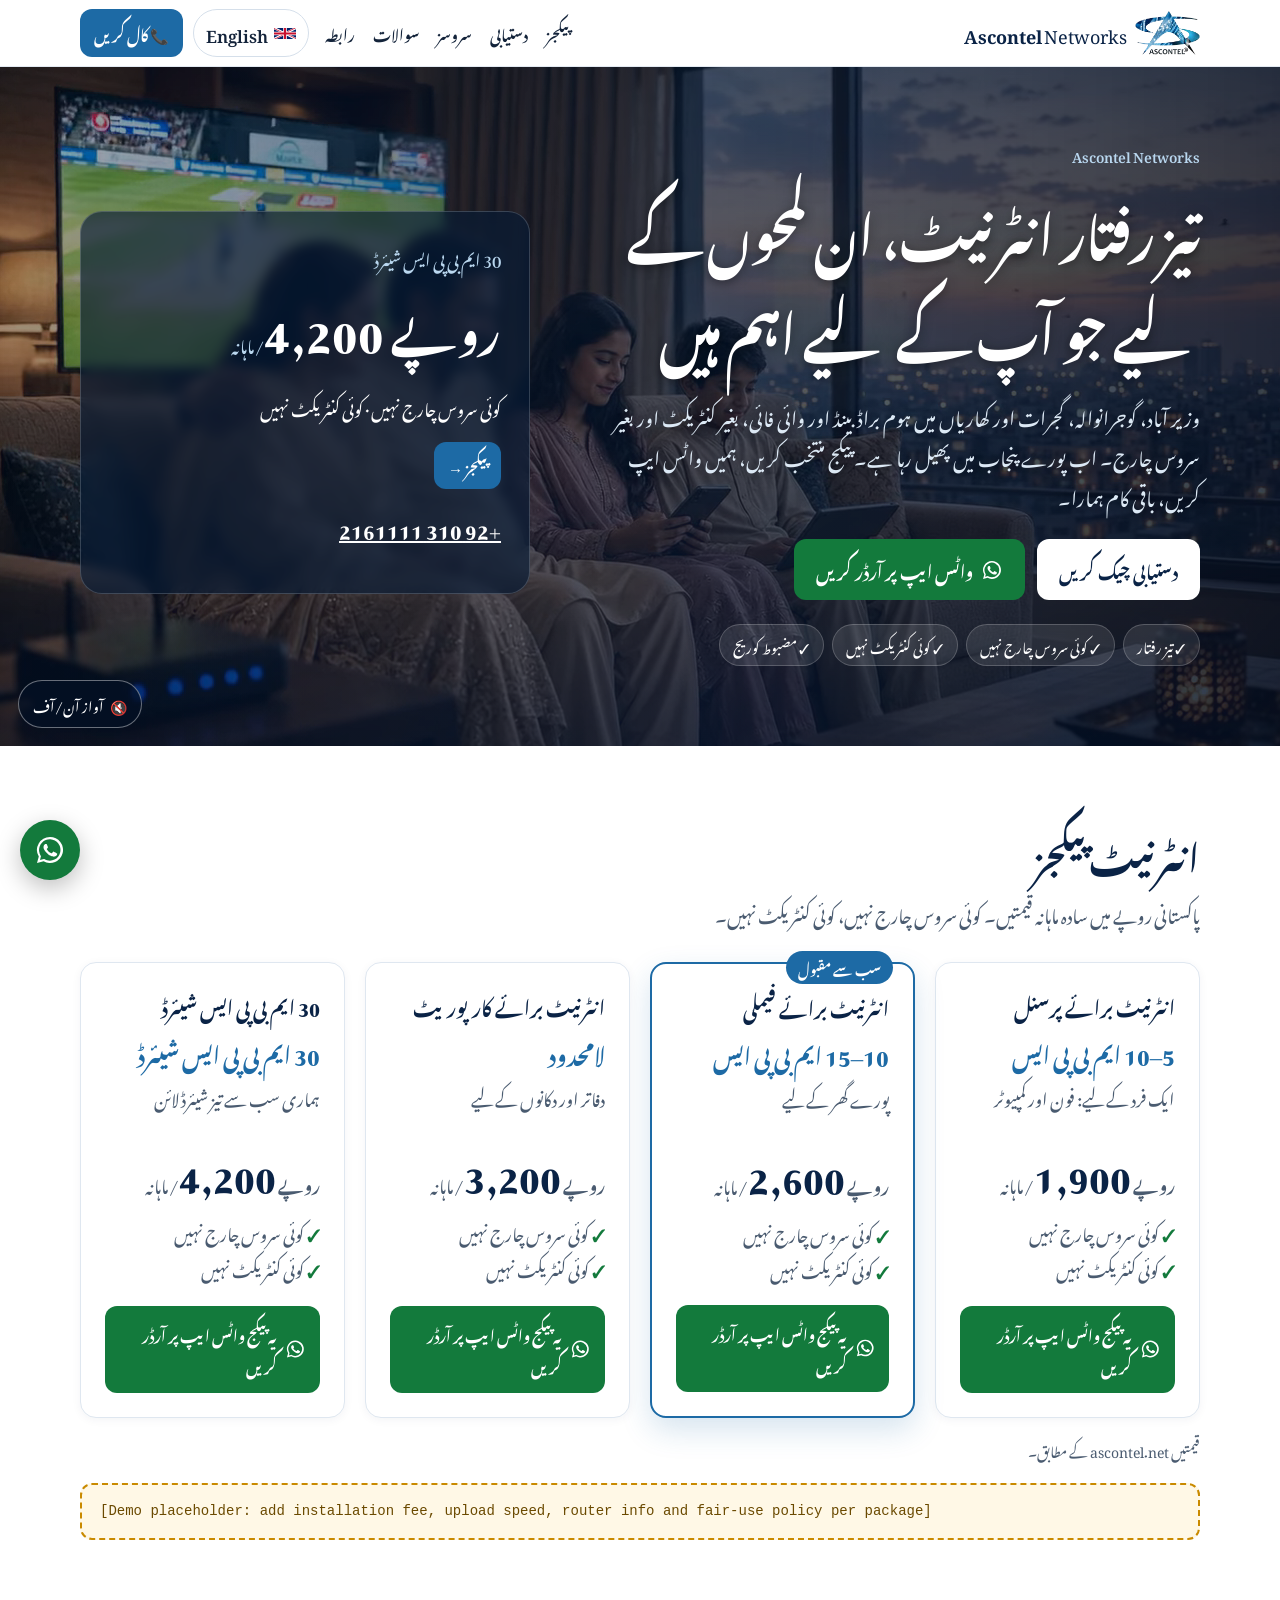
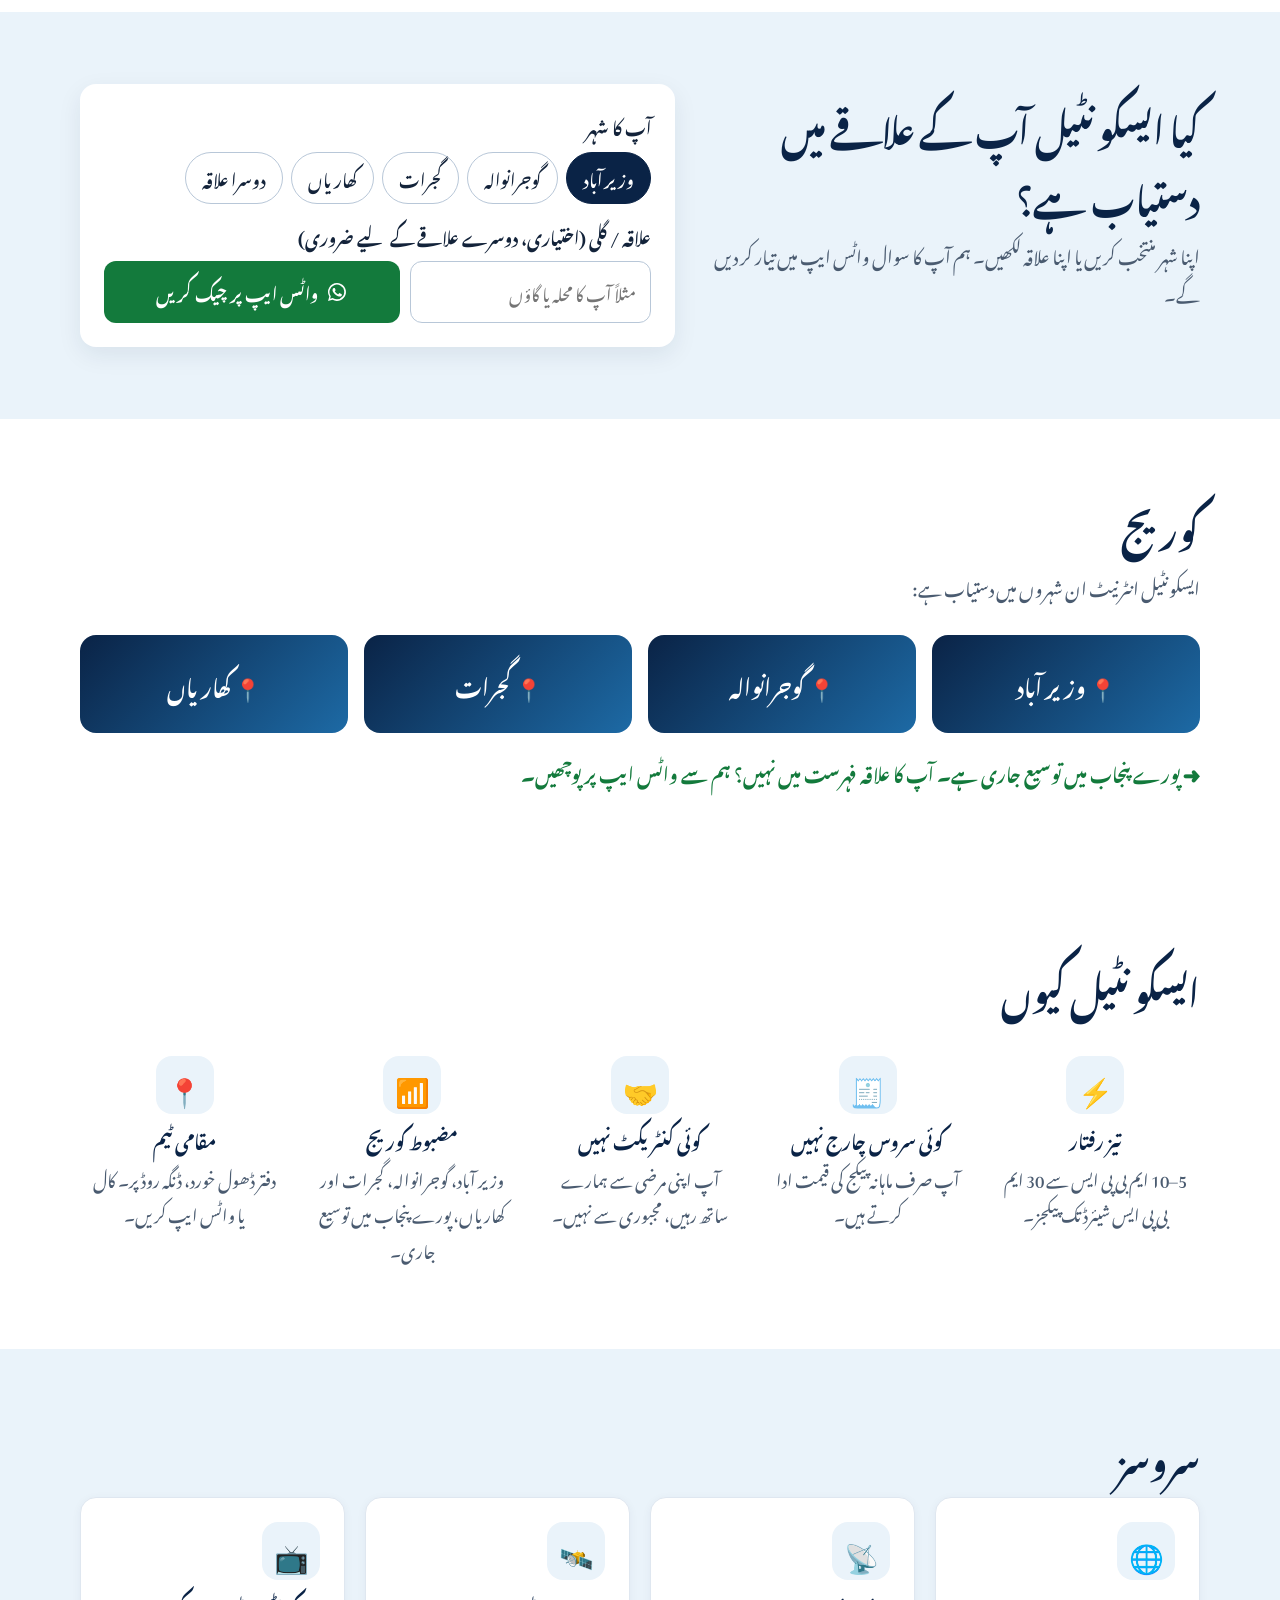
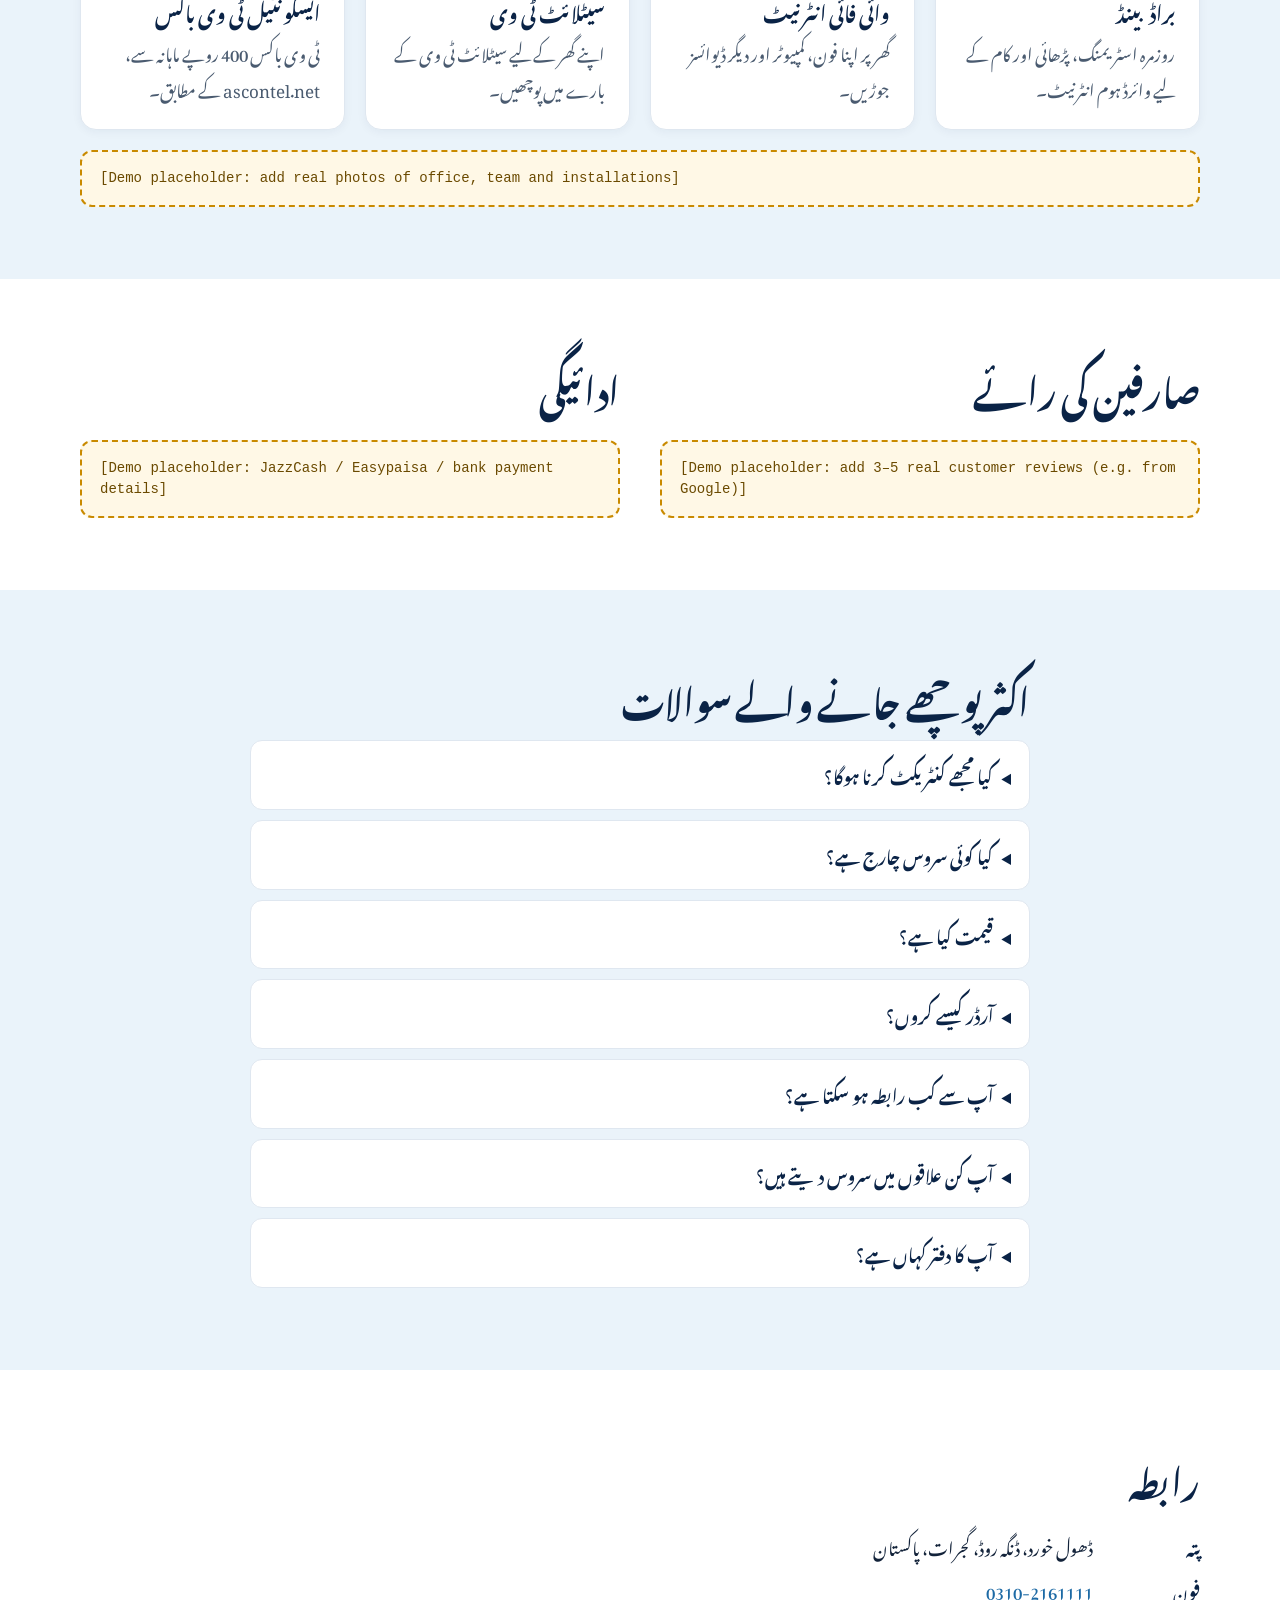
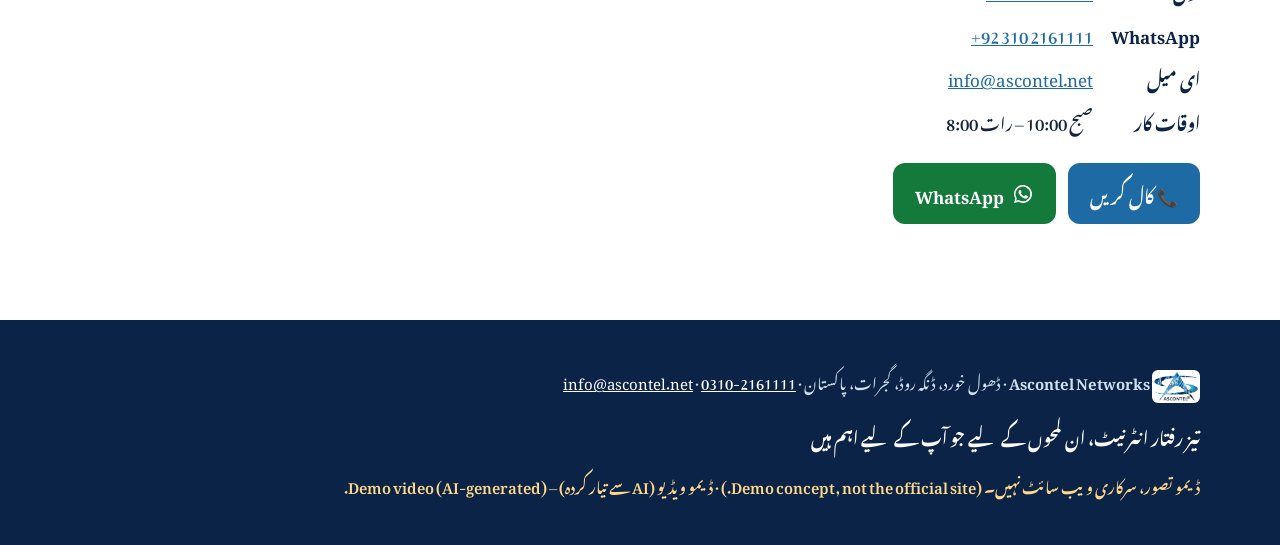
==== commit 7149b6f7: "Restore hero to first approved version (97b6908)" ====
--- a/ur/index.html
+++ b/ur/index.html
@@ -3,13 +3,13 @@
 <link rel="alternate" hreflang="en" href="https://4bzkfm6hb5-jpg.github.io/ascontel-demo/"><link rel="alternate" hreflang="ur" href="https://4bzkfm6hb5-jpg.github.io/ascontel-demo/ur/"><link rel="alternate" hreflang="x-default" href="https://4bzkfm6hb5-jpg.github.io/ascontel-demo/">
 <meta property="og:type" content="website"><meta property="og:title" content="تیز رفتار انٹرنیٹ، اہم لمحوں کے لیے | ایسکونٹیل – وزیر آباد، گوجرانوالہ، گجرات، کھاریاں"><meta property="og:description" content="ایسکونٹیل نیٹ ورکس: وزیر آباد، گوجرانوالہ، گجرات اور کھاریاں میں براڈبینڈ اور وائی فائی انٹرنیٹ۔ صرف 1,900 روپے ماہانہ سے، کوئی سروس چارج نہیں، کوئی کنٹریکٹ نہیں۔ واٹس ایپ: 0310-2161111"><meta property="og:url" content="https://4bzkfm6hb5-jpg.github.io/ascontel-demo/ur/"><meta property="og:image" content="https://4bzkfm6hb5-jpg.github.io/ascontel-demo/assets/og-icon.png"><meta property="og:locale" content="ur_PK"><meta name="twitter:card" content="summary">
 <meta name="theme-color" content="#0a2346"><link rel="icon" href="../assets/favicon-32.png" sizes="32x32"><link rel="icon" href="../assets/icon-192.png" sizes="192x192"><link rel="apple-touch-icon" href="../assets/apple-touch-icon.png">
-<link rel="preconnect" href="https://fonts.googleapis.com"><link rel="preconnect" href="https://fonts.gstatic.com" crossorigin><link href="https://fonts.googleapis.com/css2?family=Noto+Nastaliq+Urdu:wght@400;700&display=swap" rel="stylesheet"><link rel="stylesheet" href="../assets/style.css?v=11">
+<link rel="preconnect" href="https://fonts.googleapis.com"><link rel="preconnect" href="https://fonts.gstatic.com" crossorigin><link href="https://fonts.googleapis.com/css2?family=Noto+Nastaliq+Urdu:wght@400;700&display=swap" rel="stylesheet"><link rel="stylesheet" href="../assets/style.css?v=14">
 <script type="application/ld+json">{"@context": "https://schema.org", "@type": "LocalBusiness", "additionalType": "https://en.wikipedia.org/wiki/Internet_service_provider", "name": "Ascontel Networks", "slogan": "Fast Internet for the Moments That Matter", "url": "https://www.ascontel.net/", "logo": "https://4bzkfm6hb5-jpg.github.io/ascontel-demo/assets/logo-trim.png", "image": "https://4bzkfm6hb5-jpg.github.io/ascontel-demo/assets/og-icon.png", "telephone": "+92 310 2161111", "email": "info@ascontel.net", "address": {"@type": "PostalAddress", "streetAddress": "Dhool Khurd, Dinga Road", "addressLocality": "Gujrat", "addressCountry": "PK"}, "areaServed": [{"@type": "City", "name": "Wazirabad", "containedInPlace": {"@type": "State", "name": "Punjab, Pakistan"}}, {"@type": "City", "name": "Gujranwala", "containedInPlace": {"@type": "State", "name": "Punjab, Pakistan"}}, {"@type": "City", "name": "Gujrat", "containedInPlace": {"@type": "State", "name": "Punjab, Pakistan"}}, {"@type": "City", "name": "Kharian", "containedInPlace": {"@type": "State", "name": "Punjab, Pakistan"}}], "makesOffer": [{"@type": "Offer", "name": "Internet For Personal", "price": "1900", "priceCurrency": "PKR", "description": "5–10 Mbps, per month"}, {"@type": "Offer", "name": "Internet For Family", "price": "2600", "priceCurrency": "PKR", "description": "10–15 Mbps, per month"}, {"@type": "Offer", "name": "Internet For Corporate", "price": "3200", "priceCurrency": "PKR", "description": "Unlimited, per month"}, {"@type": "Offer", "name": "30 Mbps Shared", "price": "4200", "priceCurrency": "PKR", "description": "30 Mbps shared, per month"}]}</script><script type="application/ld+json">{"@context": "https://schema.org", "@type": "FAQPage", "mainEntity": [{"@type": "Question", "name": "کیا مجھے کنٹریکٹ کرنا ہوگا؟", "acceptedAnswer": {"@type": "Answer", "text": "نہیں۔ ایسکونٹیل میں کوئی کنٹریکٹ نہیں۔"}}, {"@type": "Question", "name": "کیا کوئی سروس چارج ہے؟", "acceptedAnswer": {"@type": "Answer", "text": "نہیں، کوئی سروس چارج نہیں۔ آپ صرف ماہانہ پیکج کی قیمت ادا کرتے ہیں۔"}}, {"@type": "Question", "name": "قیمت کیا ہے؟", "acceptedAnswer": {"@type": "Answer", "text": "انٹرنیٹ برائے پرسنل (5–10 ایم بی پی ایس) 1,900 روپے، انٹرنیٹ برائے فیملی (10–15 ایم بی پی ایس) 2,600 روپے، انٹرنیٹ برائے کارپوریٹ 3,200 روپے اور 30 ایم بی پی ایس شیئرڈ 4,200 روپے ماہانہ۔"}}, {"@type": "Question", "name": "آرڈر کیسے کروں؟", "acceptedAnswer": {"@type": "Answer", "text": "“یہ پیکج واٹس ایپ پر آرڈر کریں” دبائیں، 0310-2161111 پر کال کریں یا info@ascontel.net پر ای میل کریں۔"}}, {"@type": "Question", "name": "آپ سے کب رابطہ ہو سکتا ہے؟", "acceptedAnswer": {"@type": "Answer", "text": "ہمارا دفتر صبح 10 بجے سے رات 8 بجے تک کھلا ہے۔"}}, {"@type": "Question", "name": "آپ کن علاقوں میں سروس دیتے ہیں؟", "acceptedAnswer": {"@type": "Answer", "text": "وزیر آباد، گوجرانوالہ، گجرات اور کھاریاں۔ ہم پورے پنجاب میں توسیع کر رہے ہیں، اپنے علاقے کے لیے واٹس ایپ پر پوچھیں۔"}}, {"@type": "Question", "name": "آپ کا دفتر کہاں ہے؟", "acceptedAnswer": {"@type": "Answer", "text": "ڈھول خورد، ڈنگہ روڈ، گجرات، پاکستان۔"}}]}</script></head>
 <body class="ur"><a class="skip" href="#main">Skip to content</a>
 <header class="top"><div class="wrap bar"><a class="brand" href="../" aria-label="Ascontel Networks"><img src="../assets/logo-trim.png" alt="Ascontel logo" width="64" height="44"><span><b>Ascontel</b> Networks</span></a>
 <nav class="nav"><a href="#packages">پیکجز</a><a href="#availability">دستیابی</a><a href="#services">سروسز</a><a href="#faq">سوالات</a><a href="#contact">رابطہ</a></nav><div class="acts"><a class="lang" href="../" hreflang="en" lang="en"><img src="../assets/flag-gb.svg" alt="" width="22" height="15">English</a><a class="btn sm call" href="tel:+923102161111">📞 کال کریں</a></div></div></header>
 <main id="main">
-<section class="hero"><video class="hv" muted playsinline preload="none" poster="../media/hero-poster.jpg" aria-hidden="true" tabindex="-1"><source src="../media/hero.mp4?v=11" type="video/mp4"></video><div class="hov" aria-hidden="true"></div><button class="snd" type="button" aria-pressed="false" aria-label="آواز آن/آف" hidden>🔇<span>آواز آن/آف</span></button><div class="wrap hgrid"><div><p class="eyebrow">Ascontel Networks</p><h1>تیز رفتار انٹرنیٹ، ان لمحوں کے لیے جو آپ کے لیے اہم ہیں</h1><p class="lead">وزیر آباد، گوجرانوالہ، گجرات اور کھاریاں میں ہوم براڈبینڈ اور وائی فائی، بغیر کنٹریکٹ اور بغیر سروس چارج۔ اب پورے پنجاب میں پھیل رہا ہے۔ پیکج منتخب کریں، ہمیں واٹس ایپ کریں، باقی کام ہمارا۔</p>
+<section class="hero"><video class="hv" muted playsinline preload="none" poster="../media/hero-poster.jpg" aria-hidden="true" tabindex="-1"><source src="../media/hero.webm?v=14" type="video/webm"><source src="../media/hero.mp4?v=14" type="video/mp4"></video><div class="hov" aria-hidden="true"></div><button class="snd" type="button" aria-pressed="false" aria-label="آواز آن/آف" hidden>🔇<span>آواز آن/آف</span></button><div class="wrap hgrid"><div><p class="eyebrow">Ascontel Networks</p><h1>تیز رفتار انٹرنیٹ، ان لمحوں کے لیے جو آپ کے لیے اہم ہیں</h1><p class="lead">وزیر آباد، گوجرانوالہ، گجرات اور کھاریاں میں ہوم براڈبینڈ اور وائی فائی، بغیر کنٹریکٹ اور بغیر سروس چارج۔ اب پورے پنجاب میں پھیل رہا ہے۔ پیکج منتخب کریں، ہمیں واٹس ایپ کریں، باقی کام ہمارا۔</p>
 <div class="ctas"><a class="btn light" href="#availability">دستیابی چیک کریں</a><a class="btn wa" href="https://wa.me/923102161111?text=%D8%A7%D9%84%D8%B3%D9%84%D8%A7%D9%85%20%D8%B9%D9%84%DB%8C%DA%A9%D9%85%20%D8%A7%DB%8C%D8%B3%DA%A9%D9%88%D9%86%D9%B9%DB%8C%D9%84%D8%8C%20%D9%85%DB%8C%DA%BA%20%DB%8C%DB%81%20%D9%BE%DB%8C%DA%A9%D8%AC%20%D9%84%DB%8C%D9%86%D8%A7%20%DA%86%D8%A7%DB%81%D8%AA%D8%A7/%DA%86%D8%A7%DB%81%D8%AA%DB%8C%20%DB%81%D9%88%DA%BA%3A%20%D8%A7%D9%86%D9%B9%D8%B1%D9%86%DB%8C%D9%B9%20%D8%A8%D8%B1%D8%A7%D8%A6%DB%92%20%D9%81%DB%8C%D9%85%D9%84%DB%8C%20%2810%E2%80%9315%20%D8%A7%DB%8C%D9%85%20%D8%A8%DB%8C%20%D9%BE%DB%8C%20%D8%A7%DB%8C%D8%B3%D8%8C%202%2C600%20%D8%B1%D9%88%D9%BE%DB%92%20%D9%85%D8%A7%DB%81%D8%A7%D9%86%DB%81%29%DB%94%0A%D9%86%D8%A7%D9%85%3A%20%0A%D8%B9%D9%84%D8%A7%D9%82%DB%81%20/%20%DA%AF%D8%A7%D8%A4%DA%BA%3A%20" target="_blank" rel="noopener"><svg viewBox="0 0 32 32" aria-hidden="true" width="22" height="22"><path fill="currentColor" d="M16 3a13 13 0 0 0-11.2 19.6L3 29l6.6-1.7A13 13 0 1 0 16 3zm0 23.7c-2 0-4-.6-5.7-1.6l-.4-.2-3.9 1 1-3.8-.3-.4A10.7 10.7 0 1 1 16 26.7zm5.9-8c-.3-.2-1.9-1-2.2-1-.3-.1-.5-.2-.7.2l-1 1.2c-.2.2-.4.2-.7.1a8.8 8.8 0 0 1-4.4-3.8c-.3-.6.3-.5 1-1.8.1-.2 0-.4 0-.6l-1-2.4c-.3-.6-.5-.5-.7-.5h-.6c-.2 0-.6.1-.9.4-.3.3-1.2 1.1-1.2 2.8s1.2 3.2 1.4 3.5c.2.2 2.4 3.6 5.8 5 2.1.9 3 1 4 .8.7-.1 1.9-.8 2.2-1.5.3-.8.3-1.4.2-1.5-.1-.2-.3-.3-.6-.4z"/></svg><span>واٹس ایپ پر آرڈر کریں</span></a></div>
 <ul class="badges"><li>✓ تیز رفتار</li><li>✓ کوئی سروس چارج نہیں</li><li>✓ کوئی کنٹریکٹ نہیں</li><li>✓ مضبوط کوریج</li></ul></div>
 <div class="hcard"><p class="muted">30 ایم بی پی ایس شیئرڈ</p><p class="big">روپے 4,200<span>/ماہانہ</span></p><p>کوئی سروس چارج نہیں · کوئی کنٹریکٹ نہیں</p><a class="btn sm" href="#packages">پیکجز →</a>
@@ -44,5 +44,5 @@
 </main>
 <footer class="foot"><div class="wrap"><p><img src="../assets/logo-trim.png" alt="" width="48" height="33"> <b>Ascontel Networks</b> · ڈھول خورد، ڈنگہ روڈ، گجرات، پاکستان · <a href="tel:+923102161111" dir="ltr">0310-2161111</a> · <a href="mailto:info@ascontel.net">info@ascontel.net</a></p><p class="tagline">تیز رفتار انٹرنیٹ، ان لمحوں کے لیے جو آپ کے لیے اہم ہیں</p><p class="demo">ڈیمو تصور، سرکاری ویب سائٹ نہیں۔ (Demo concept, not the official site.) · ڈیمو ویڈیو (AI سے تیار کردہ) – Demo video (AI-generated).</p></div></footer>
 <a class="fab" href="https://wa.me/923102161111" target="_blank" rel="noopener" aria-label="واٹس ایپ کریں"><svg viewBox="0 0 32 32" aria-hidden="true" width="22" height="22"><path fill="currentColor" d="M16 3a13 13 0 0 0-11.2 19.6L3 29l6.6-1.7A13 13 0 1 0 16 3zm0 23.7c-2 0-4-.6-5.7-1.6l-.4-.2-3.9 1 1-3.8-.3-.4A10.7 10.7 0 1 1 16 26.7zm5.9-8c-.3-.2-1.9-1-2.2-1-.3-.1-.5-.2-.7.2l-1 1.2c-.2.2-.4.2-.7.1a8.8 8.8 0 0 1-4.4-3.8c-.3-.6.3-.5 1-1.8.1-.2 0-.4 0-.6l-1-2.4c-.3-.6-.5-.5-.7-.5h-.6c-.2 0-.6.1-.9.4-.3.3-1.2 1.1-1.2 2.8s1.2 3.2 1.4 3.5c.2.2 2.4 3.6 5.8 5 2.1.9 3 1 4 .8.7-.1 1.9-.8 2.2-1.5.3-.8.3-1.4.2-1.5-.1-.2-.3-.3-.6-.4z"/></svg></a>
-<script>(function(){var v=document.querySelector('.hv'),c=navigator.connection||{};if(!v||matchMedia('(prefers-reduced-motion: reduce)').matches||c.saveData||/(^|-)2g$/.test(c.effectiveType||''))return;v.preload='auto';v.autoplay=true;var h=document.querySelector('.hero');var sb=h.querySelector('.snd');sb.hidden=false;sb.addEventListener('click',function(){v.muted=!v.muted;sb.setAttribute('aria-pressed',String(!v.muted));sb.firstChild.nodeValue=v.muted?'🔇':'🔊';if(v.ended){v.currentTime=0;h.classList.remove('done','end');v.play();}});v.addEventListener('ended',function(){sb.hidden=true});v.addEventListener('playing',function(){h.classList.add('vid')});v.addEventListener('timeupdate',function(){if(v.currentTime>=7.5)h.classList.add('end')});v.addEventListener('ended',function(){h.classList.remove('vid');h.classList.add('done')});function ui(){sb.setAttribute('aria-pressed',String(!v.muted));sb.firstChild.nodeValue=v.muted?'🔇':'🔊';}function un(){if(v.muted&&!v.ended){v.muted=false;ui();}['pointerdown','keydown','touchstart','scroll'].forEach(function(t){removeEventListener(t,un,true)});}v.muted=false;ui();v.addEventListener('canplaythrough',function go(){v.removeEventListener('canplaythrough',go);var p=v.play();if(p&&p.catch)p.catch(function(){v.muted=true;ui();v.play().catch(function(){});['pointerdown','keydown','touchstart','scroll'].forEach(function(t){addEventListener(t,un,{capture:true,passive:true})});});});v.load();})();document.getElementById('avf').addEventListener('submit',function(e){e.preventDefault();var c=(this.querySelector('input[name=city]:checked')||{}).value||'',d=this.area.value.trim();if(!c&&!d){this.area.required=true;this.area.reportValidity();return;}var a=[d,c].filter(Boolean).join(', ');var m=this.dataset.msg.replace('{a}',a);window.open('https://wa.me/923102161111?text='+encodeURIComponent(m),'_blank','noopener');});</script>
+<script>(function(){var v=document.querySelector('.hv'),c=navigator.connection||{};if(!v||matchMedia('(prefers-reduced-motion: reduce)').matches||c.saveData||/(^|-)2g$/.test(c.effectiveType||''))return;v.preload='auto';v.autoplay=true;var h=document.querySelector('.hero');var sb=h.querySelector('.snd');sb.hidden=false;sb.addEventListener('click',function(){v.muted=!v.muted;sb.setAttribute('aria-pressed',String(!v.muted));sb.firstChild.nodeValue=v.muted?'🔇':'🔊';if(v.ended){v.currentTime=0;h.classList.remove('done','end');v.play();}});v.addEventListener('ended',function(){sb.hidden=true});v.addEventListener('playing',function(){h.classList.add('vid')});v.addEventListener('timeupdate',function(){if(v.currentTime>=7.5)h.classList.add('end')});v.addEventListener('ended',function(){h.classList.remove('vid');h.classList.add('done')});var p=v.play();if(p&&p.catch)p.catch(function(){});})();document.getElementById('avf').addEventListener('submit',function(e){e.preventDefault();var c=(this.querySelector('input[name=city]:checked')||{}).value||'',d=this.area.value.trim();if(!c&&!d){this.area.required=true;this.area.reportValidity();return;}var a=[d,c].filter(Boolean).join(', ');var m=this.dataset.msg.replace('{a}',a);window.open('https://wa.me/923102161111?text='+encodeURIComponent(m),'_blank','noopener');});</script>
 </body></html>
--- a/assets/style.css
+++ b/assets/style.css
@@ -56,5 +56,3 @@
 .hero.vid:not(.end) .hov{opacity:.85}
 .tagline{font-weight:700;color:#fff;font-size:17px;margin:6px 0}
 .snd{position:absolute;z-index:3;bottom:18px;inset-inline-end:18px;display:flex;gap:6px;align-items:center;background:rgba(4,16,36,.75);color:#fff;border:1px solid rgba(255,255,255,.4);border-radius:99px;padding:8px 14px;font:inherit;font-size:14px;cursor:pointer}.snd[hidden]{display:none}.snd:focus-visible{outline:3px solid #ffb703}
-.hero.vid>.wrap,.hero.vid .hov{opacity:0!important;pointer-events:none}.hero>.wrap,.hero .hov{transition:opacity 1.2s ease}
-.hero.done{background:#0b3a6e url(../media/hero-family.jpg) center/cover no-repeat}
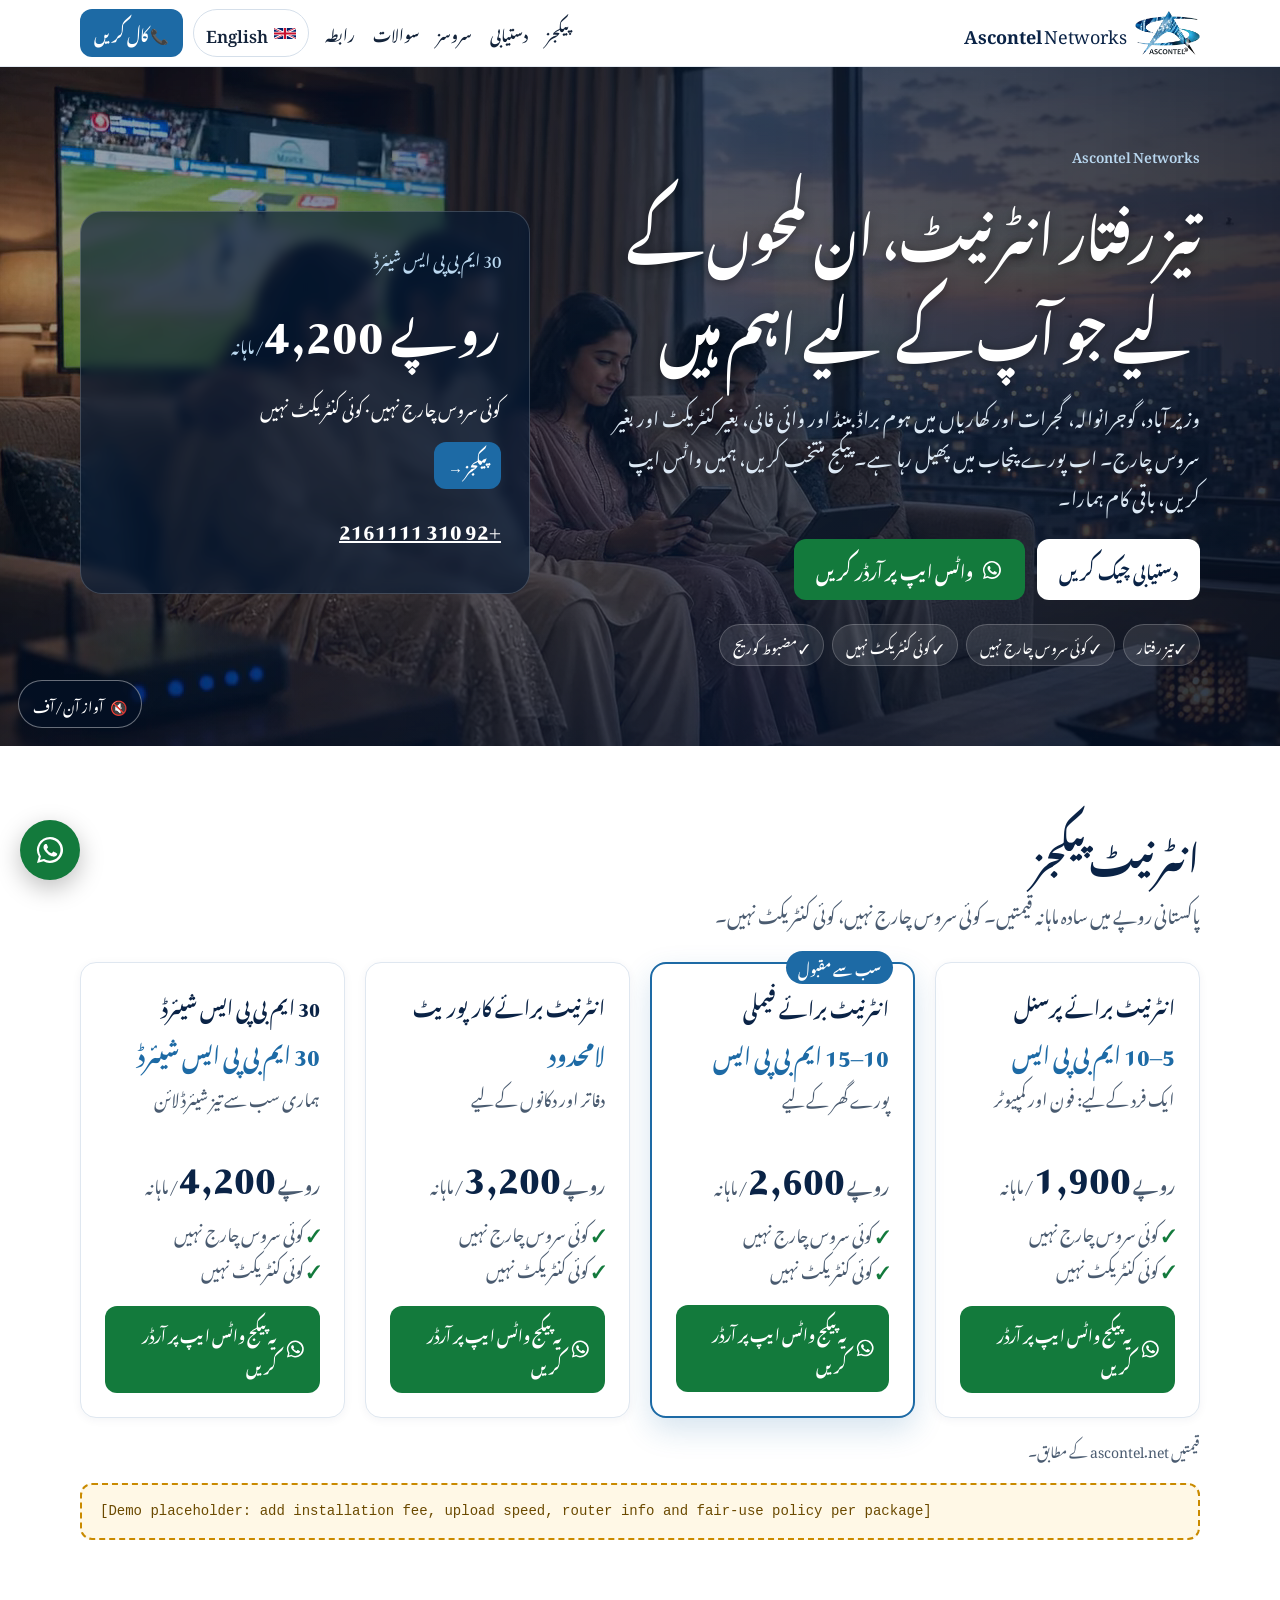
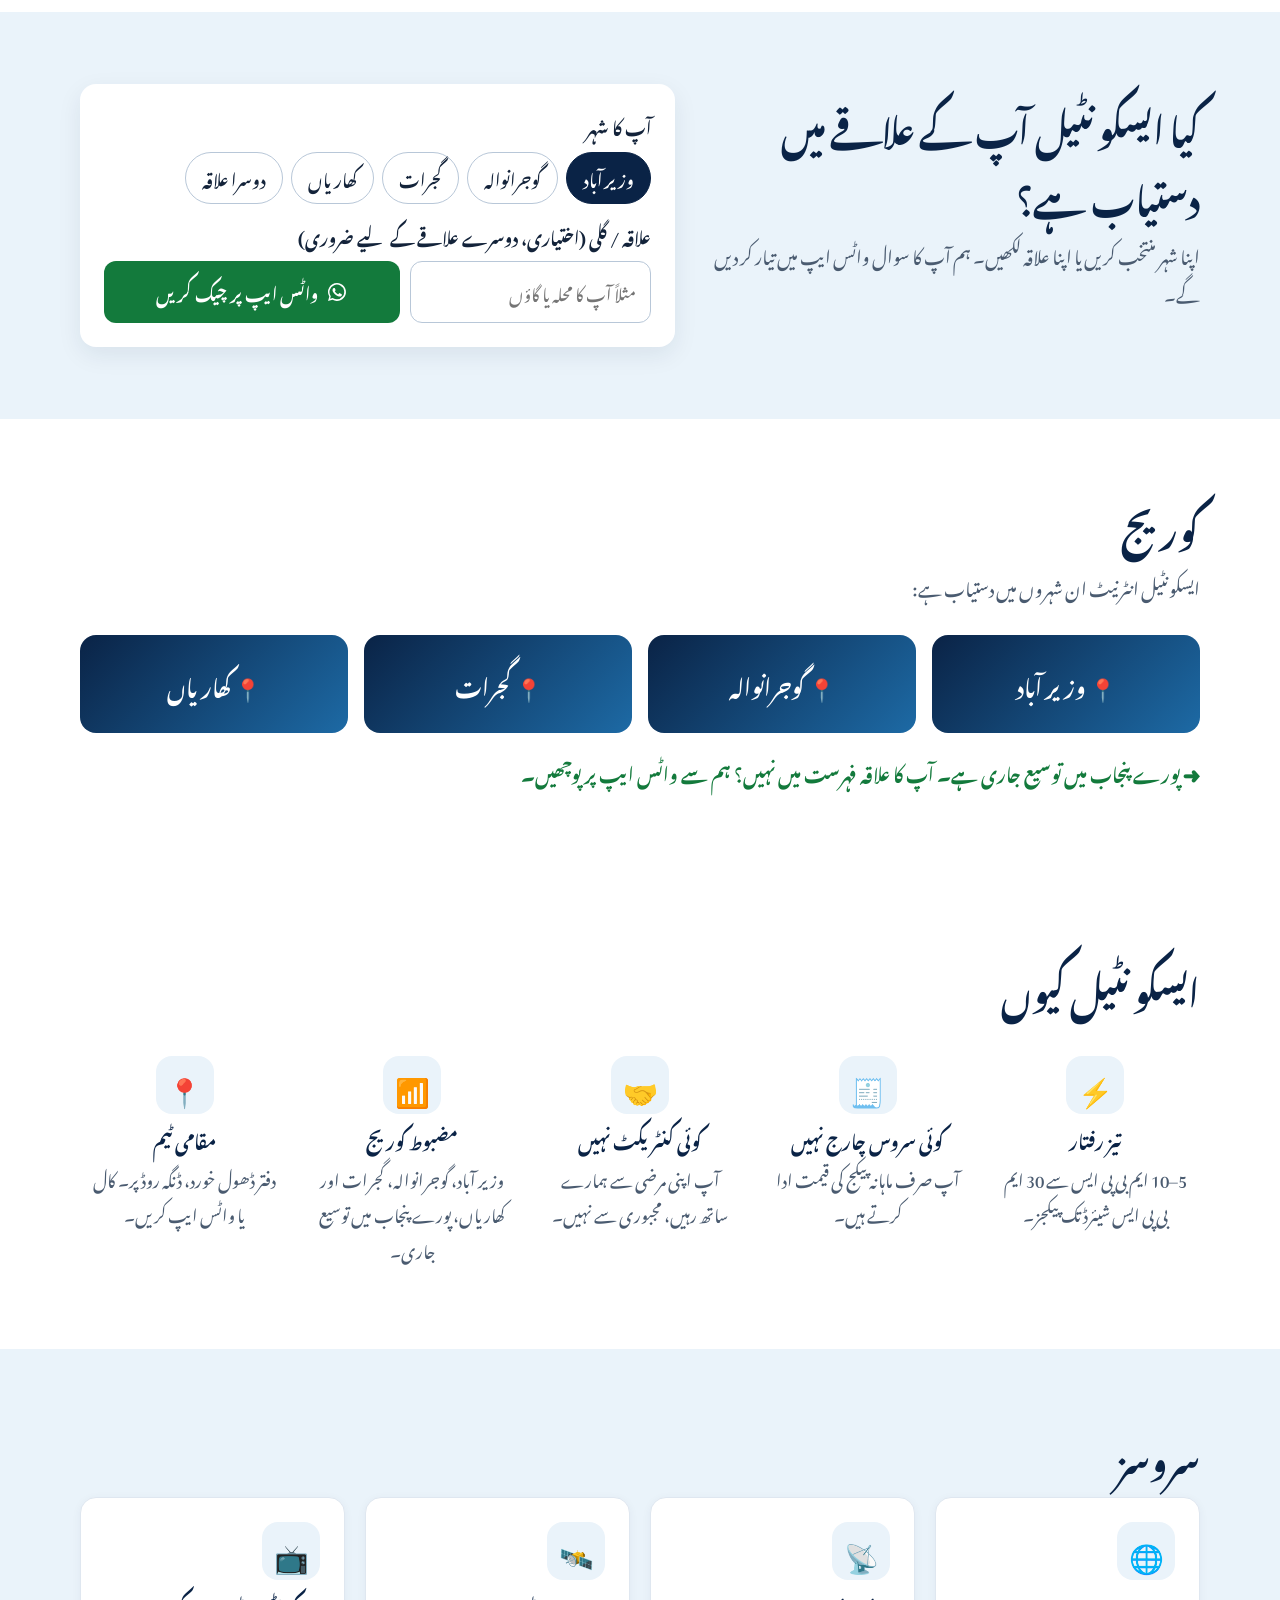
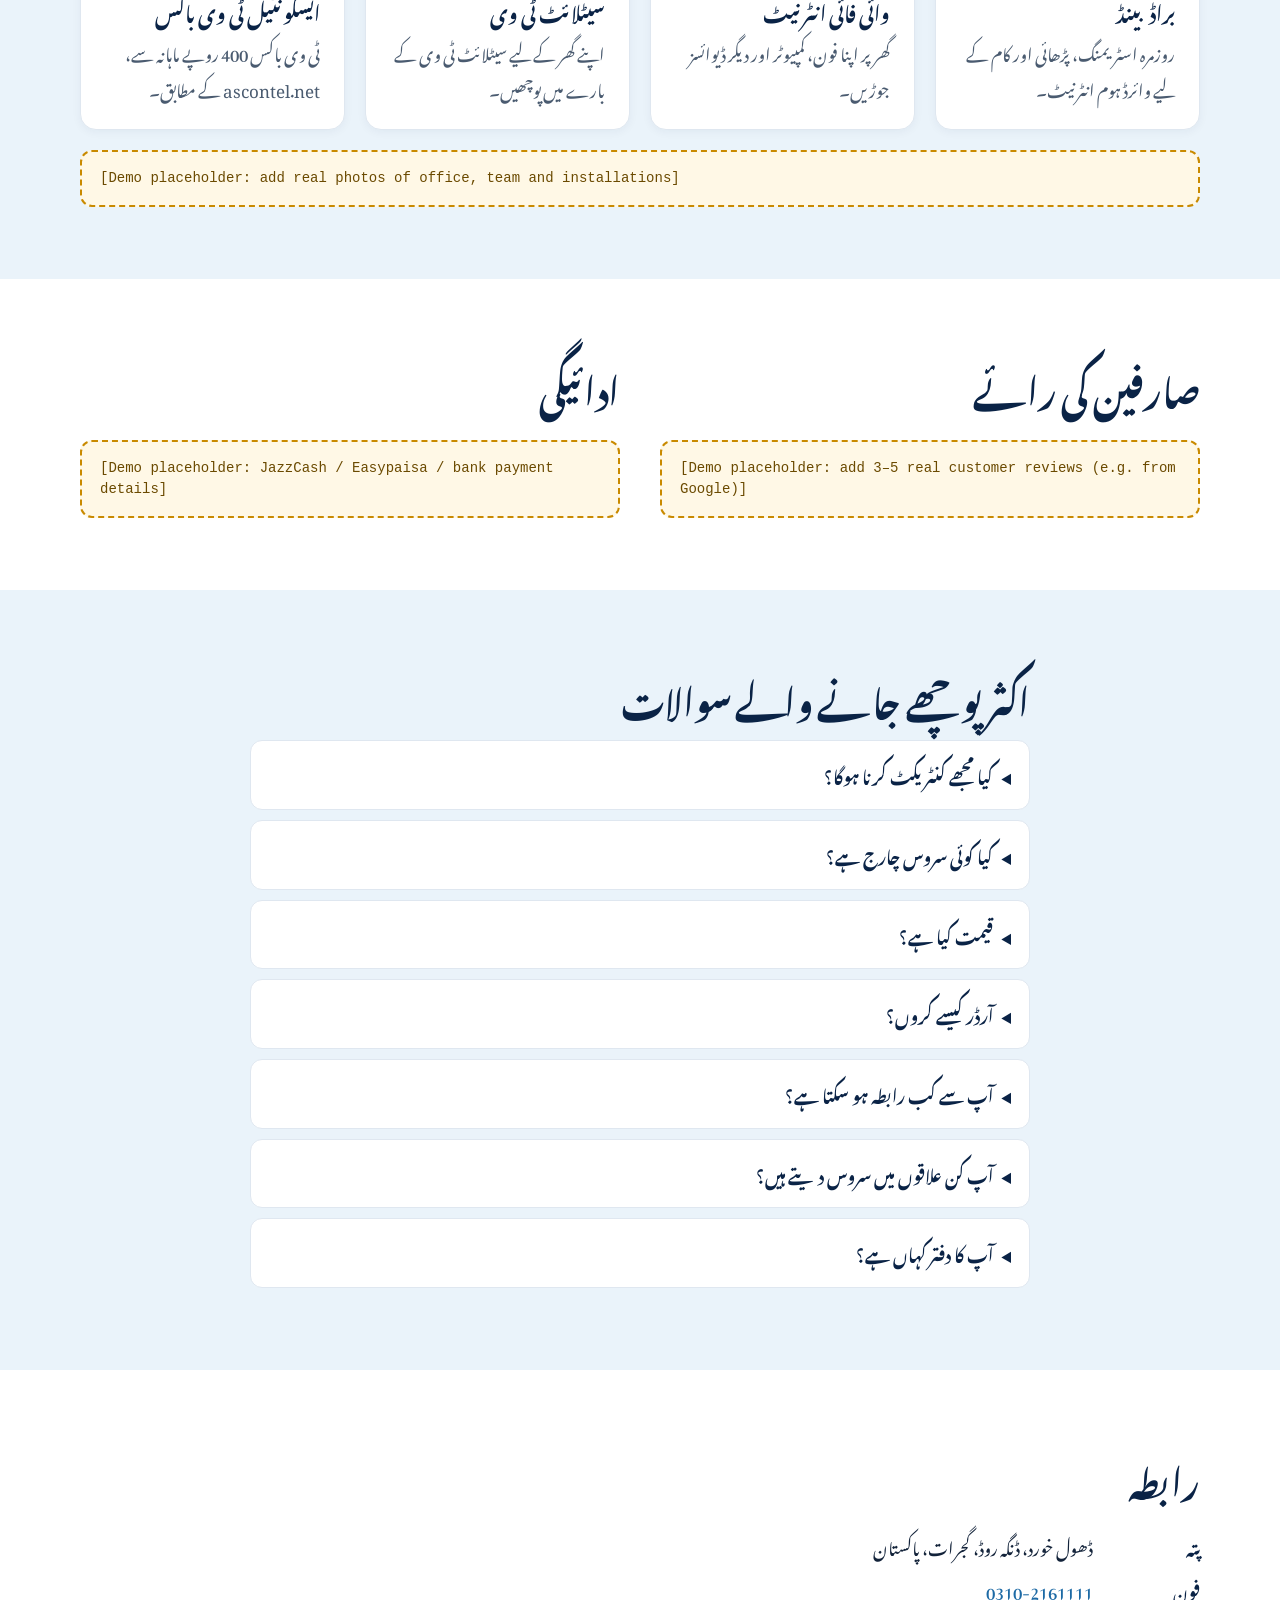
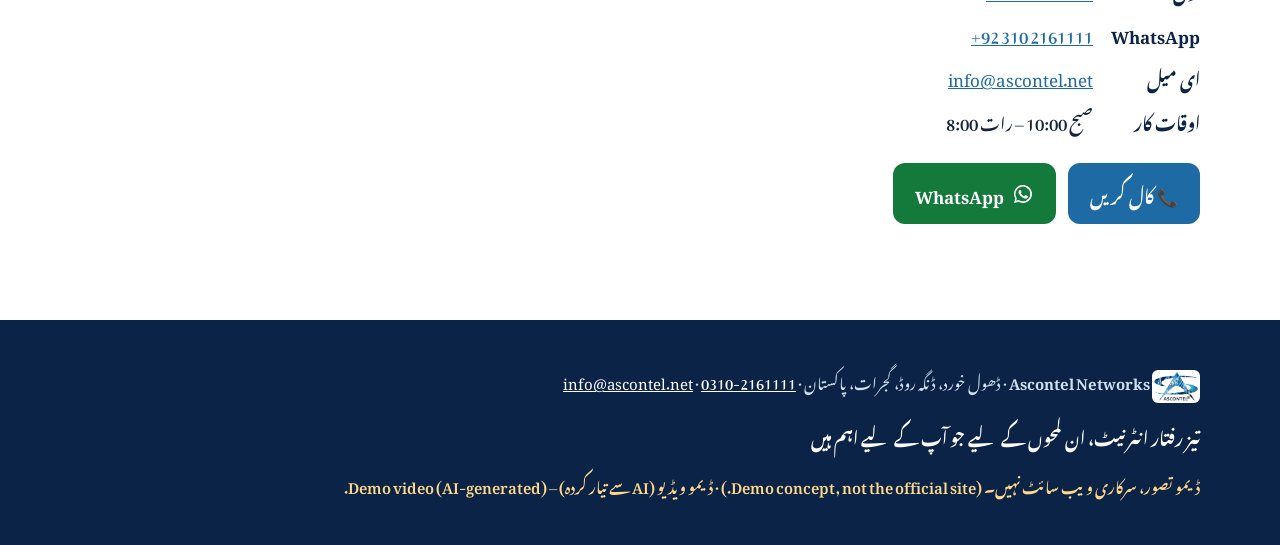
==== commit 15be1f3f: "Mobile: hero video full-width 16:9 above content" ====
--- a/ur/index.html
+++ b/ur/index.html
@@ -3,7 +3,7 @@
 <link rel="alternate" hreflang="en" href="https://4bzkfm6hb5-jpg.github.io/ascontel-demo/"><link rel="alternate" hreflang="ur" href="https://4bzkfm6hb5-jpg.github.io/ascontel-demo/ur/"><link rel="alternate" hreflang="x-default" href="https://4bzkfm6hb5-jpg.github.io/ascontel-demo/">
 <meta property="og:type" content="website"><meta property="og:title" content="تیز رفتار انٹرنیٹ، اہم لمحوں کے لیے | ایسکونٹیل – وزیر آباد، گوجرانوالہ، گجرات، کھاریاں"><meta property="og:description" content="ایسکونٹیل نیٹ ورکس: وزیر آباد، گوجرانوالہ، گجرات اور کھاریاں میں براڈبینڈ اور وائی فائی انٹرنیٹ۔ صرف 1,900 روپے ماہانہ سے، کوئی سروس چارج نہیں، کوئی کنٹریکٹ نہیں۔ واٹس ایپ: 0310-2161111"><meta property="og:url" content="https://4bzkfm6hb5-jpg.github.io/ascontel-demo/ur/"><meta property="og:image" content="https://4bzkfm6hb5-jpg.github.io/ascontel-demo/assets/og-icon.png"><meta property="og:locale" content="ur_PK"><meta name="twitter:card" content="summary">
 <meta name="theme-color" content="#0a2346"><link rel="icon" href="../assets/favicon-32.png" sizes="32x32"><link rel="icon" href="../assets/icon-192.png" sizes="192x192"><link rel="apple-touch-icon" href="../assets/apple-touch-icon.png">
-<link rel="preconnect" href="https://fonts.googleapis.com"><link rel="preconnect" href="https://fonts.gstatic.com" crossorigin><link href="https://fonts.googleapis.com/css2?family=Noto+Nastaliq+Urdu:wght@400;700&display=swap" rel="stylesheet"><link rel="stylesheet" href="../assets/style.css?v=14">
+<link rel="preconnect" href="https://fonts.googleapis.com"><link rel="preconnect" href="https://fonts.gstatic.com" crossorigin><link href="https://fonts.googleapis.com/css2?family=Noto+Nastaliq+Urdu:wght@400;700&display=swap" rel="stylesheet"><link rel="stylesheet" href="../assets/style.css?v=15">
 <script type="application/ld+json">{"@context": "https://schema.org", "@type": "LocalBusiness", "additionalType": "https://en.wikipedia.org/wiki/Internet_service_provider", "name": "Ascontel Networks", "slogan": "Fast Internet for the Moments That Matter", "url": "https://www.ascontel.net/", "logo": "https://4bzkfm6hb5-jpg.github.io/ascontel-demo/assets/logo-trim.png", "image": "https://4bzkfm6hb5-jpg.github.io/ascontel-demo/assets/og-icon.png", "telephone": "+92 310 2161111", "email": "info@ascontel.net", "address": {"@type": "PostalAddress", "streetAddress": "Dhool Khurd, Dinga Road", "addressLocality": "Gujrat", "addressCountry": "PK"}, "areaServed": [{"@type": "City", "name": "Wazirabad", "containedInPlace": {"@type": "State", "name": "Punjab, Pakistan"}}, {"@type": "City", "name": "Gujranwala", "containedInPlace": {"@type": "State", "name": "Punjab, Pakistan"}}, {"@type": "City", "name": "Gujrat", "containedInPlace": {"@type": "State", "name": "Punjab, Pakistan"}}, {"@type": "City", "name": "Kharian", "containedInPlace": {"@type": "State", "name": "Punjab, Pakistan"}}], "makesOffer": [{"@type": "Offer", "name": "Internet For Personal", "price": "1900", "priceCurrency": "PKR", "description": "5–10 Mbps, per month"}, {"@type": "Offer", "name": "Internet For Family", "price": "2600", "priceCurrency": "PKR", "description": "10–15 Mbps, per month"}, {"@type": "Offer", "name": "Internet For Corporate", "price": "3200", "priceCurrency": "PKR", "description": "Unlimited, per month"}, {"@type": "Offer", "name": "30 Mbps Shared", "price": "4200", "priceCurrency": "PKR", "description": "30 Mbps shared, per month"}]}</script><script type="application/ld+json">{"@context": "https://schema.org", "@type": "FAQPage", "mainEntity": [{"@type": "Question", "name": "کیا مجھے کنٹریکٹ کرنا ہوگا؟", "acceptedAnswer": {"@type": "Answer", "text": "نہیں۔ ایسکونٹیل میں کوئی کنٹریکٹ نہیں۔"}}, {"@type": "Question", "name": "کیا کوئی سروس چارج ہے؟", "acceptedAnswer": {"@type": "Answer", "text": "نہیں، کوئی سروس چارج نہیں۔ آپ صرف ماہانہ پیکج کی قیمت ادا کرتے ہیں۔"}}, {"@type": "Question", "name": "قیمت کیا ہے؟", "acceptedAnswer": {"@type": "Answer", "text": "انٹرنیٹ برائے پرسنل (5–10 ایم بی پی ایس) 1,900 روپے، انٹرنیٹ برائے فیملی (10–15 ایم بی پی ایس) 2,600 روپے، انٹرنیٹ برائے کارپوریٹ 3,200 روپے اور 30 ایم بی پی ایس شیئرڈ 4,200 روپے ماہانہ۔"}}, {"@type": "Question", "name": "آرڈر کیسے کروں؟", "acceptedAnswer": {"@type": "Answer", "text": "“یہ پیکج واٹس ایپ پر آرڈر کریں” دبائیں، 0310-2161111 پر کال کریں یا info@ascontel.net پر ای میل کریں۔"}}, {"@type": "Question", "name": "آپ سے کب رابطہ ہو سکتا ہے؟", "acceptedAnswer": {"@type": "Answer", "text": "ہمارا دفتر صبح 10 بجے سے رات 8 بجے تک کھلا ہے۔"}}, {"@type": "Question", "name": "آپ کن علاقوں میں سروس دیتے ہیں؟", "acceptedAnswer": {"@type": "Answer", "text": "وزیر آباد، گوجرانوالہ، گجرات اور کھاریاں۔ ہم پورے پنجاب میں توسیع کر رہے ہیں، اپنے علاقے کے لیے واٹس ایپ پر پوچھیں۔"}}, {"@type": "Question", "name": "آپ کا دفتر کہاں ہے؟", "acceptedAnswer": {"@type": "Answer", "text": "ڈھول خورد، ڈنگہ روڈ، گجرات، پاکستان۔"}}]}</script></head>
 <body class="ur"><a class="skip" href="#main">Skip to content</a>
 <header class="top"><div class="wrap bar"><a class="brand" href="../" aria-label="Ascontel Networks"><img src="../assets/logo-trim.png" alt="Ascontel logo" width="64" height="44"><span><b>Ascontel</b> Networks</span></a>
--- a/assets/style.css
+++ b/assets/style.css
@@ -56,3 +56,4 @@
 .hero.vid:not(.end) .hov{opacity:.85}
 .tagline{font-weight:700;color:#fff;font-size:17px;margin:6px 0}
 .snd{position:absolute;z-index:3;bottom:18px;inset-inline-end:18px;display:flex;gap:6px;align-items:center;background:rgba(4,16,36,.75);color:#fff;border:1px solid rgba(255,255,255,.4);border-radius:99px;padding:8px 14px;font:inherit;font-size:14px;cursor:pointer}.snd[hidden]{display:none}.snd:focus-visible{outline:3px solid #ffb703}
+@media(max-width:720px){.hero{display:block;padding-top:0;background:#061a36}.hero .hv{position:relative;inset:auto;height:auto;aspect-ratio:16/9;display:block}.hero.done .hv{opacity:1}.hero .hov{display:none}.hero>.wrap{padding-top:24px}.hero.vid.end>.wrap{opacity:1!important;pointer-events:auto}.hero .snd{top:12px;bottom:auto}}
